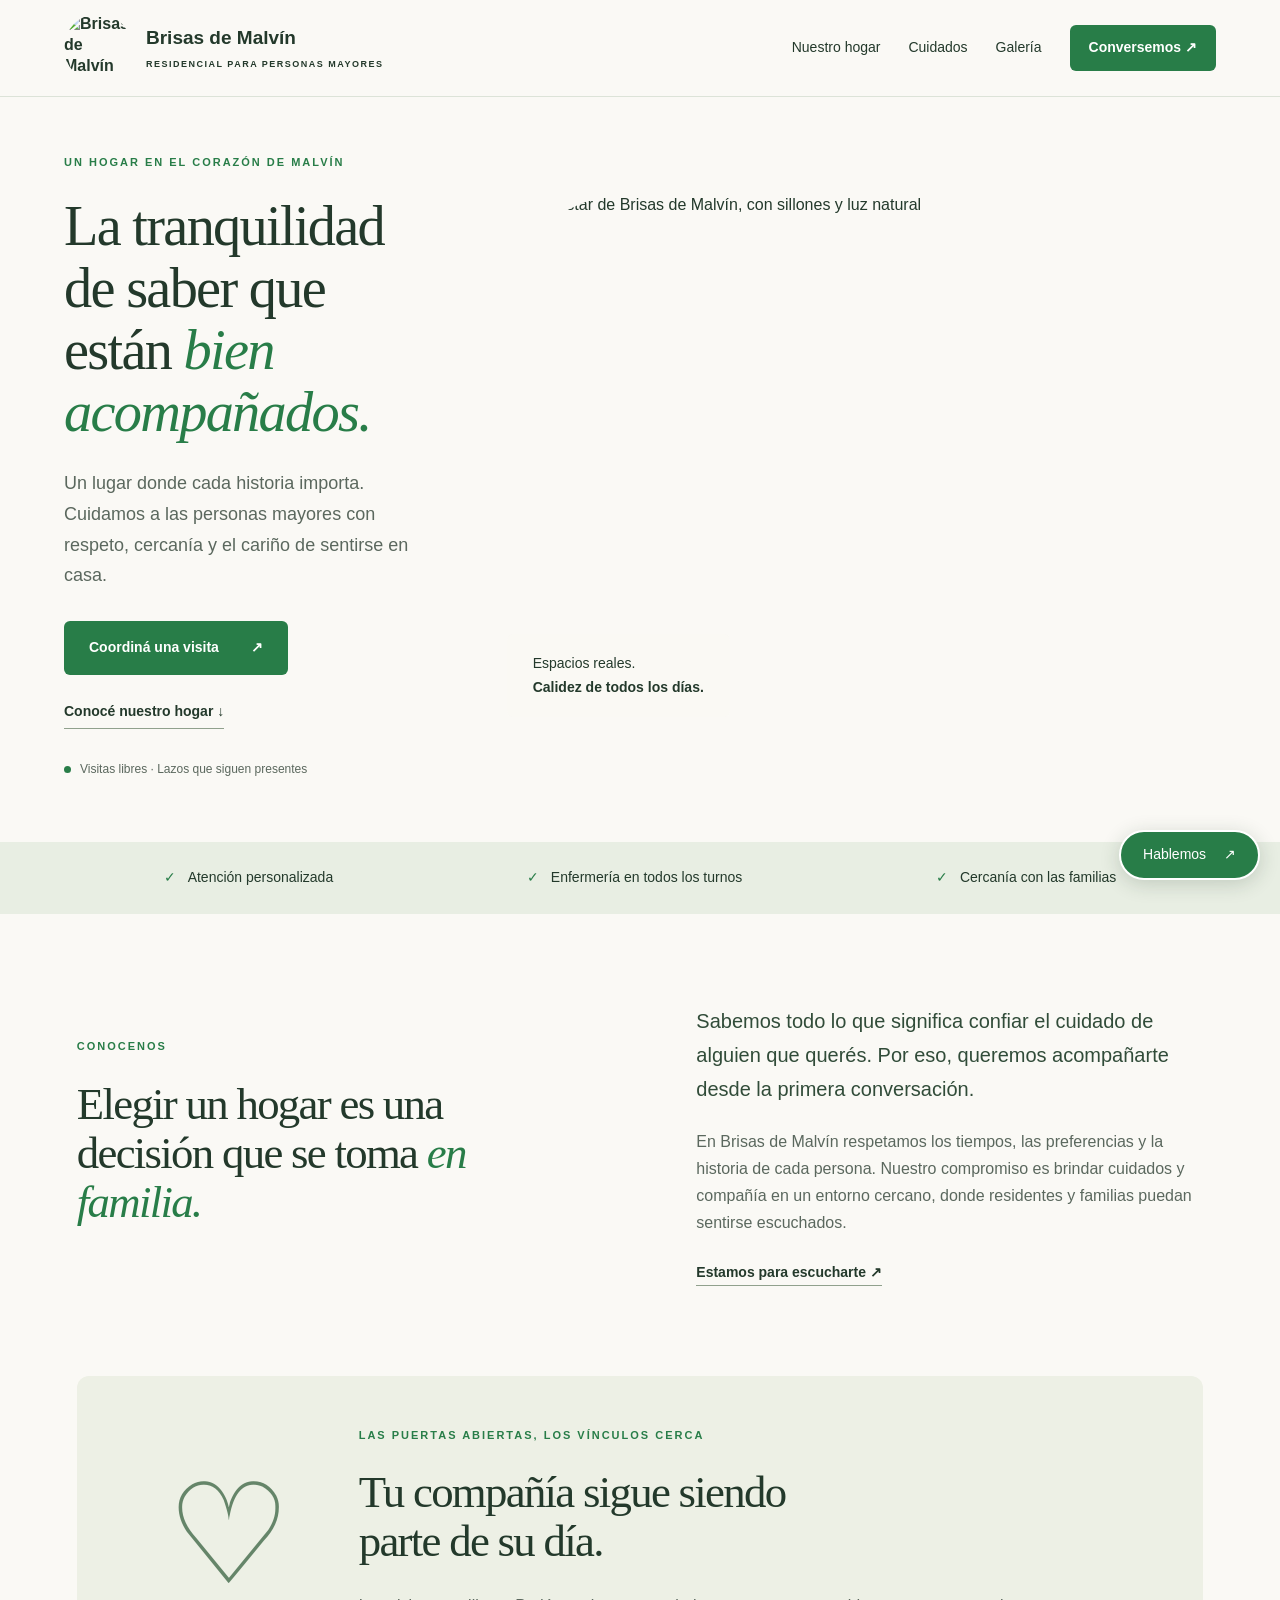
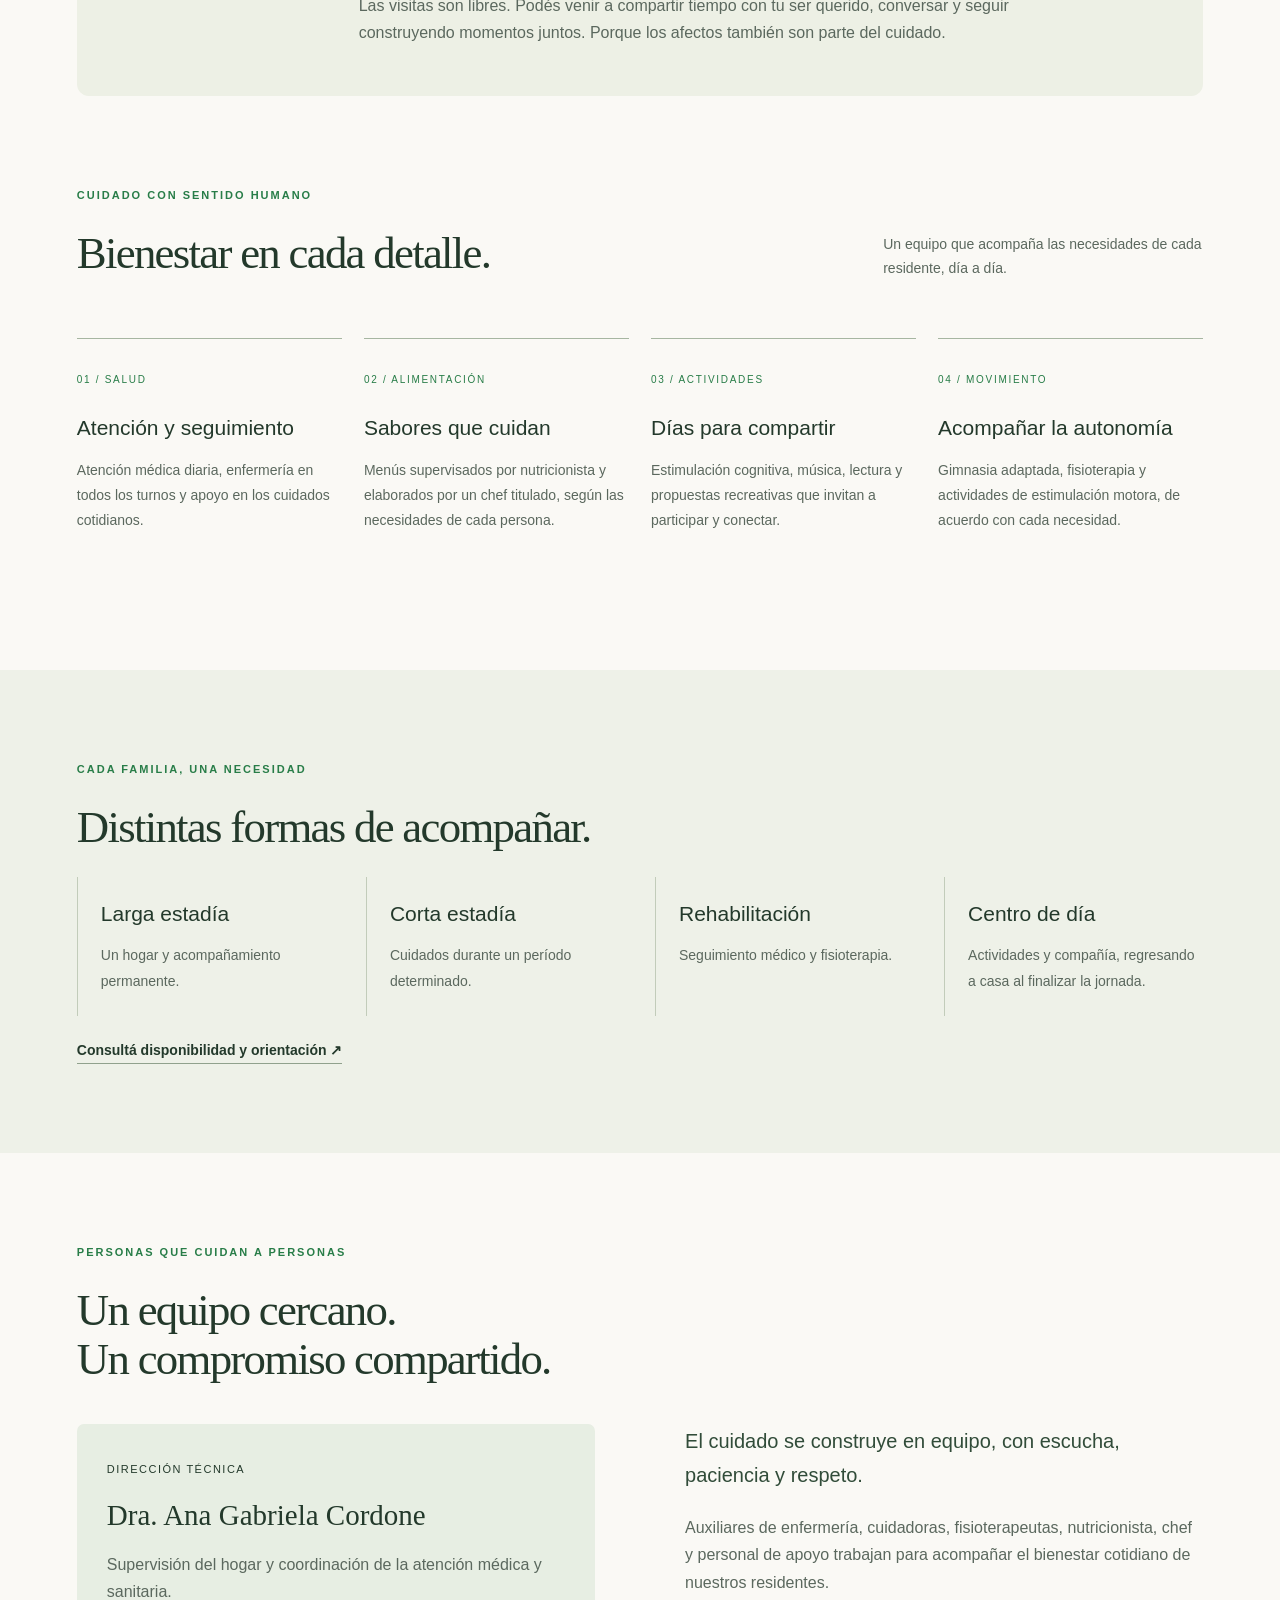
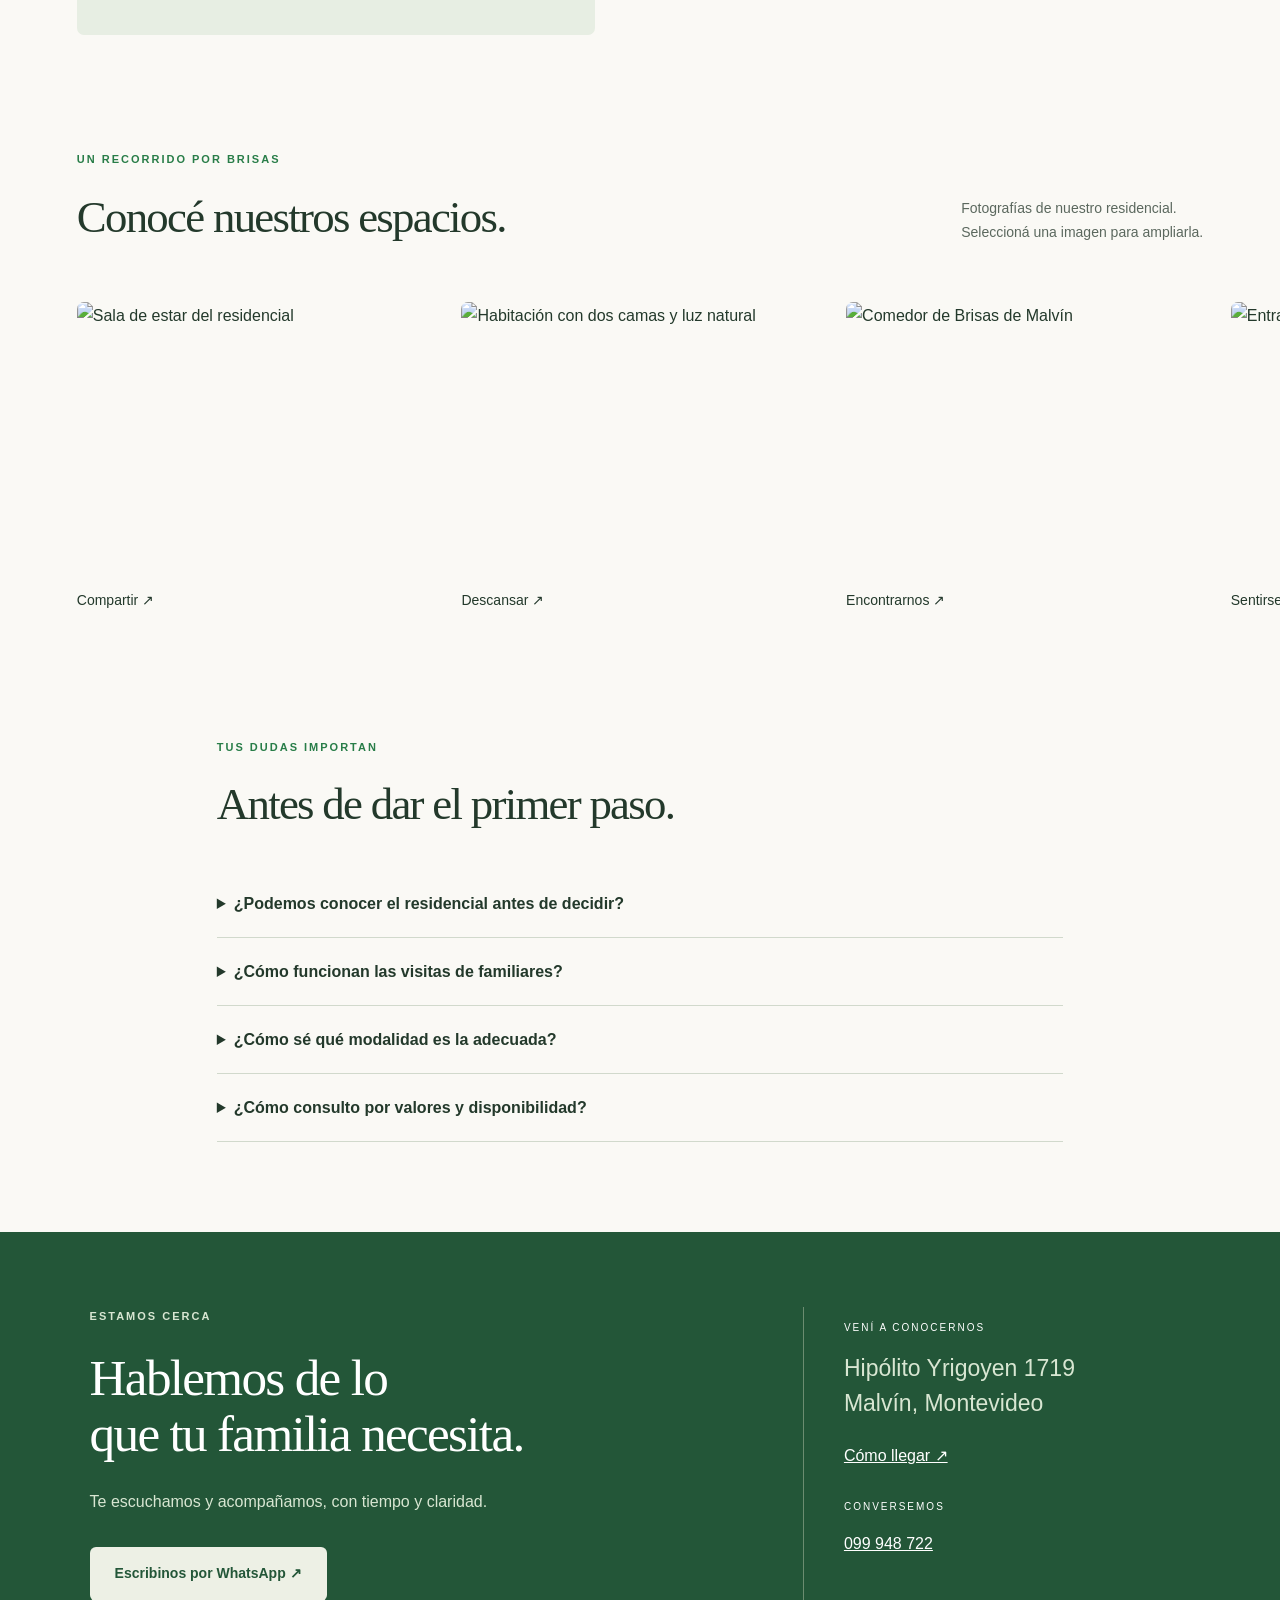
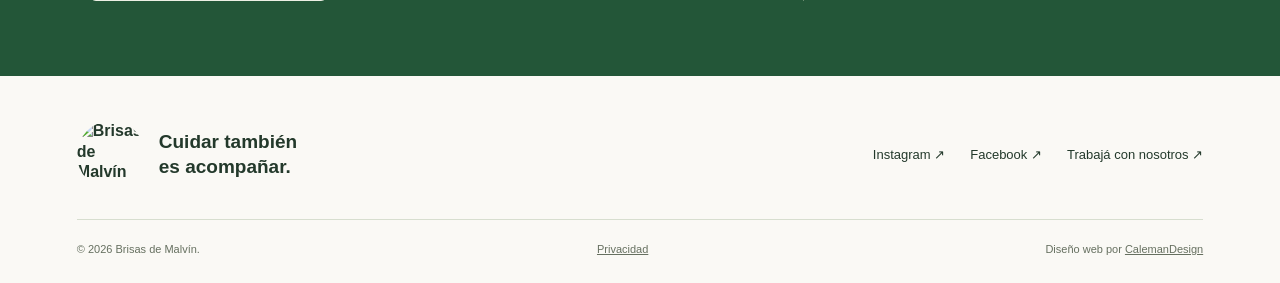
==== index.html @ 4eb6553e "Add files via upload" ====
<!doctype html>
<html lang="es-UY"><head><meta charset="utf-8"><meta name="viewport" content="width=device-width,initial-scale=1"><title>Brisas de Malvín | Residencial para personas mayores en Montevideo</title><meta name="description" content="Un hogar con atención personalizada, compañía y visitas libres en Malvín. Conocé Brisas de Malvín y coordiná una visita."><meta name="theme-color" content="#287d48"><link rel="icon" href="assets/favicon.png"><link rel="stylesheet" href="styles.css"><meta property="og:title" content="Brisas de Malvín · Cuidar también es acompañar"><meta property="og:description" content="Un hogar para personas mayores, cerca de quienes más quieren."><meta property="og:type" content="website"></head>
<body><a class="skip" href="#contenido">Saltar al contenido</a><header><a class="brand" href="#inicio" aria-label="Brisas de Malvín, inicio"><img src="assets/foto-0.jpg" alt="Brisas de Malvín" width="76" height="76"><span>Brisas de Malvín<small>RESIDENCIAL PARA PERSONAS MAYORES</small></span></a><button class="menu" aria-controls="navegacion" aria-expanded="false">Menú ☰</button><nav id="navegacion" aria-label="Principal"><a href="#hogar">Nuestro hogar</a><a href="#cuidados">Cuidados</a><a href="#galeria">Galería</a><a class="button small" href="#contacto">Conversemos ↗</a></nav></header>
<main id="contenido"><section class="hero" id="inicio"><div class="hero-copy"><p class="eyebrow">UN HOGAR EN EL CORAZÓN DE MALVÍN</p><h1>La tranquilidad de saber que están <em>bien acompañados.</em></h1><p class="lead">Un lugar donde cada historia importa. Cuidamos a las personas mayores con respeto, cercanía y el cariño de sentirse en casa.</p><div class="actions"><a class="button" href="https://wa.me/59899948722?text=Hola%2C%20quisiera%20coordinar%20una%20visita%20a%20Brisas%20de%20Malv%C3%ADn.">Coordiná una visita <span>↗</span></a><a class="textlink" href="#hogar">Conocé nuestro hogar ↓</a></div><div class="hero-note"><span class="dot"></span> Visitas libres · Lazos que siguen presentes</div></div><div class="hero-photo"><img src="assets/foto-4.jpg" alt="Sala de estar de Brisas de Malvín, con sillones y luz natural" fetchpriority="high" width="1200" height="900"><div class="photo-label">Espacios reales.<br><strong>Calidez de todos los días.</strong></div></div></section>
<div class="ribbon"><span>Atención personalizada</span><span>Enfermería en todos los turnos</span><span>Cercanía con las familias</span></div>
<section id="hogar" class="section split"><div><p class="eyebrow">CONOCENOS</p><h2>Elegir un hogar es una decisión que se toma <em>en familia.</em></h2></div><div><p class="intro">Sabemos todo lo que significa confiar el cuidado de alguien que querés. Por eso, queremos acompañarte desde la primera conversación.</p><p>En Brisas de Malvín respetamos los tiempos, las preferencias y la historia de cada persona. Nuestro compromiso es brindar cuidados y compañía en un entorno cercano, donde residentes y familias puedan sentirse escuchados.</p><a class="textlink" href="#contacto">Estamos para escucharte ↗</a></div></section>
<section class="visits"><div class="visit-mark" aria-hidden="true">♡</div><div><p class="eyebrow">LAS PUERTAS ABIERTAS, LOS VÍNCULOS CERCA</p><h2>Tu compañía sigue siendo<br>parte de su día.</h2><p>Las visitas son libres. Podés venir a compartir tiempo con tu ser querido, conversar y seguir construyendo momentos juntos. Porque los afectos también son parte del cuidado.</p></div></section>
<section id="cuidados" class="section"><div class="section-heading"><div><p class="eyebrow">CUIDADO CON SENTIDO HUMANO</p><h2>Bienestar en cada detalle.</h2></div><p>Un equipo que acompaña las necesidades de cada residente, día a día.</p></div><div class="cards"><article><span class="number">01 / SALUD</span><h3>Atención y seguimiento</h3><p>Atención médica diaria, enfermería en todos los turnos y apoyo en los cuidados cotidianos.</p></article><article><span class="number">02 / ALIMENTACIÓN</span><h3>Sabores que cuidan</h3><p>Menús supervisados por nutricionista y elaborados por un chef titulado, según las necesidades de cada persona.</p></article><article><span class="number">03 / ACTIVIDADES</span><h3>Días para compartir</h3><p>Estimulación cognitiva, música, lectura y propuestas recreativas que invitan a participar y conectar.</p></article><article><span class="number">04 / MOVIMIENTO</span><h3>Acompañar la autonomía</h3><p>Gimnasia adaptada, fisioterapia y actividades de estimulación motora, de acuerdo con cada necesidad.</p></article></div></section>
<section class="stays section"><p class="eyebrow">CADA FAMILIA, UNA NECESIDAD</p><h2>Distintas formas de acompañar.</h2><div class="stay-grid"><article><h3>Larga estadía</h3><p>Un hogar y acompañamiento permanente.</p></article><article><h3>Corta estadía</h3><p>Cuidados durante un período determinado.</p></article><article><h3>Rehabilitación</h3><p>Seguimiento médico y fisioterapia.</p></article><article><h3>Centro de día</h3><p>Actividades y compañía, regresando a casa al finalizar la jornada.</p></article></div><a class="textlink" href="https://wa.me/59899948722?text=Hola%2C%20quisiera%20consultar%20por%20las%20modalidades%20de%20estad%C3%ADa.">Consultá disponibilidad y orientación ↗</a></section>
<section class="section team"><p class="eyebrow">PERSONAS QUE CUIDAN A PERSONAS</p><h2>Un equipo cercano.<br>Un compromiso compartido.</h2><div class="team-layout"><div class="director"><span>DIRECCIÓN TÉCNICA</span><h3>Dra. Ana Gabriela Cordone</h3><p>Supervisión del hogar y coordinación de la atención médica y sanitaria.</p></div><div><p class="intro">El cuidado se construye en equipo, con escucha, paciencia y respeto.</p><p>Auxiliares de enfermería, cuidadoras, fisioterapeutas, nutricionista, chef y personal de apoyo trabajan para acompañar el bienestar cotidiano de nuestros residentes.</p></div></div></section>
<section id="galeria" class="section gallery-section"><div class="section-heading"><div><p class="eyebrow">UN RECORRIDO POR BRISAS</p><h2>Conocé nuestros espacios.</h2></div><p>Fotografías de nuestro residencial.<br>Seleccioná una imagen para ampliarla.</p></div><div class="gallery"><button class="gallery-item" data-image="assets/foto-11.jpg" aria-label="Ampliar fotografía: Sala de estar del residencial"><img src="assets/foto-11.jpg" alt="Sala de estar del residencial" loading="lazy" width="800" height="600"><span>Compartir ↗</span></button><button class="gallery-item" data-image="assets/foto-6.jpg" aria-label="Ampliar fotografía: Habitación con dos camas y luz natural"><img src="assets/foto-6.jpg" alt="Habitación con dos camas y luz natural" loading="lazy" width="800" height="600"><span>Descansar ↗</span></button><button class="gallery-item" data-image="assets/foto-7.jpg" aria-label="Ampliar fotografía: Comedor de Brisas de Malvín"><img src="assets/foto-7.jpg" alt="Comedor de Brisas de Malvín" loading="lazy" width="800" height="600"><span>Encontrarnos ↗</span></button><button class="gallery-item" data-image="assets/foto-2.jpg" aria-label="Ampliar fotografía: Entrada de Brisas de Malvín"><img src="assets/foto-2.jpg" alt="Entrada de Brisas de Malvín" loading="lazy" width="800" height="600"><span>Sentirse en casa ↗</span></button></div></section>
<section class="section questions"><p class="eyebrow">TUS DUDAS IMPORTAN</p><h2>Antes de dar el primer paso.</h2><details><summary>¿Podemos conocer el residencial antes de decidir?</summary><p>Sí. Escribinos para coordinar una visita, recorrer los espacios y conversar sobre lo que tu familia necesita.</p></details><details><summary>¿Cómo funcionan las visitas de familiares?</summary><p>Las visitas son libres. Queremos que las familias sigan presentes y compartan momentos con sus seres queridos.</p></details><details><summary>¿Cómo sé qué modalidad es la adecuada?</summary><p>Conversamos sobre cada situación para orientar a la familia y evaluar las necesidades de atención, la modalidad y la disponibilidad.</p></details><details><summary>¿Cómo consulto por valores y disponibilidad?</summary><p>Contactanos por WhatsApp. Te brindaremos información según el tipo de estadía y los cuidados requeridos.</p></details></section>
<section id="contacto" class="contact"><div><p class="eyebrow">ESTAMOS CERCA</p><h2>Hablemos de lo<br>que tu familia necesita.</h2><p>Te escuchamos y acompañamos, con tiempo y claridad.</p><a class="button light" href="https://wa.me/59899948722?text=Hola%2C%20quisiera%20informaci%C3%B3n%20sobre%20Brisas%20de%20Malv%C3%ADn.">Escribinos por WhatsApp ↗</a></div><address><span>VENÍ A CONOCERNOS</span><p>Hipólito Yrigoyen 1719<br>Malvín, Montevideo</p><a href="https://www.google.com/maps/search/?api=1&query=Hip%C3%B3lito%20Yrigoyen%201719%20Montevideo">Cómo llegar ↗</a><span>CONVERSEMOS</span><a href="tel:+59899948722">099 948 722</a></address></section></main>
<footer><div class="footer-top"><a class="brand" href="#inicio"><img src="assets/foto-0.jpg" alt="Brisas de Malvín" width="64" height="64"><span>Cuidar también<br>es acompañar.</span></a><div><a href="https://www.instagram.com/brisasdemalvin/">Instagram ↗</a><a href="https://www.facebook.com/profile.php?id=61579556574214">Facebook ↗</a><a href="https://wa.me/59899948722?text=Hola%2C%20quisiera%20consultar%20c%C3%B3mo%20postularme%20para%20trabajar%20con%20ustedes.">Trabajá con nosotros ↗</a></div></div><div class="footer-bottom"><span>© <span id="year">2026</span> Brisas de Malvín.</span><a href="privacidad.html">Privacidad</a><span>Diseño web por <a href="https://www.calemandesign.com">CalemanDesign</a></span></div></footer>
<a class="floating" href="https://wa.me/59899948722" aria-label="Consultar por WhatsApp">Hablemos <span>↗</span></a><dialog id="lightbox"><button class="close" aria-label="Cerrar fotografía">Cerrar ×</button><img alt=""><p></p></dialog><script src="script.js"></script></body></html>
---- styles.css ----
*{box-sizing:border-box}html{scroll-behavior:smooth;scroll-padding-top:110px}body{margin:0;background:#faf9f5;color:#23392b;font-family:Arial,Helvetica,sans-serif;font-size:16px;line-height:1.7}a{color:inherit;text-decoration:none}button{font:inherit;cursor:pointer}img{max-width:100%;display:block}header{position:sticky;top:0;z-index:10;background:#faf9f5f5;border-bottom:1px solid #dce3d8;display:flex;justify-content:space-between;align-items:center;padding:14px 5%;gap:22px;backdrop-filter:blur(12px)}.brand{display:flex;align-items:center;gap:14px;font-weight:600;line-height:1.3}.brand img{border-radius:50%;width:68px;height:68px}.brand small{display:block;font-size:9px;letter-spacing:1.5px;margin-top:8px}.brand span{font-size:19px}nav{display:flex;align-items:center;gap:28px;font-size:14px}.button{background:#287d48;color:white;border-radius:6px;display:inline-flex;align-items:center;gap:32px;padding:15px 25px;font-weight:600;font-size:14px;transition:background .2s}.button:hover{background:#185e34}.button.small{padding:11px 19px}.menu{display:none}.hero{display:grid;grid-template-columns:1.08fr 1fr;min-height:650px;padding:56px 5% 62px;gap:5%;align-items:center}.eyebrow{font-size:11px;letter-spacing:2px;font-weight:700;color:#287d48;margin:0 0 24px}h1,h2{font-family:Georgia,'Times New Roman',serif;font-weight:400;letter-spacing:-1.7px;line-height:1.1;margin:0 0 25px}h1{font-size:clamp(42px,4.4vw,68px)}h2{font-size:clamp(35px,3.5vw,50px)}em{color:#287d48;font-weight:400}p{margin:0 0 22px;color:#5b685e}.lead{font-size:18px;max-width:500px;line-height:1.7}.actions{display:flex;align-items:center;gap:25px;flex-wrap:wrap;margin:30px 0}.textlink{font-size:14px;font-weight:600;border-bottom:1px solid #90a18d;padding-bottom:5px}.hero-note{font-size:12px;color:#5b685e;display:flex;align-items:center;gap:9px}.dot{width:7px;height:7px;border-radius:50%;background:#287d48}.hero-photo{position:relative;height:550px}.hero-photo>img{width:100%;height:100%;object-fit:cover;border-radius:160px 12px 12px 12px}.photo-label{position:absolute;bottom:24px;left:24px;padding:18px 26px;border-radius:6px;background:#faf9f5ed;font-size:14px}.ribbon{background:#e8eee3;padding:24px 6%;display:flex;justify-content:space-around;gap:20px;font-size:14px}.ribbon span:before{content:'✓';color:#287d48;margin-right:12px}.section{padding:90px 6%;max-width:1500px;margin:auto}.split{display:grid;grid-template-columns:1fr 1fr;gap:10%;align-items:center}.intro{font-size:20px;color:#314c39}.visits{margin:0 6%;padding:50px 7%;background:#edf0e5;display:flex;align-items:center;gap:7%;border-radius:12px}.visits p:last-child{max-width:710px;margin:0}.visit-mark{font-family:Georgia,serif;font-size:140px;color:#658569;line-height:1}.section-heading{display:flex;justify-content:space-between;align-items:end;gap:50px;margin-bottom:35px}.section-heading p:last-child{max-width:320px;font-size:14px}.cards{display:grid;grid-template-columns:repeat(4,1fr);gap:22px}.cards article{border-top:1px solid #a6b6a1;padding:25px 0}.number{font-size:10px;letter-spacing:1.7px;color:#287d48}h3{font-size:21px;line-height:1.35;margin:23px 0 15px;font-weight:500}.cards p,.stay-grid p{font-size:14px;line-height:1.8}.stays{background:#eef1e8;max-width:none}.stay-grid{display:grid;grid-template-columns:repeat(4,1fr);gap:30px;margin:25px 0 20px}.stay-grid article{border-left:1px solid #c2ccba;padding-left:23px}.team-layout{display:grid;grid-template-columns:1fr 1fr;gap:8%;margin-top:40px}.director{padding:30px;background:#e7eee3;border-radius:7px}.director span{font-size:11px;letter-spacing:1.5px}.director h3{font-family:Georgia,serif;font-size:29px;margin-top:15px}.director p{margin-bottom:0}.gallery-section{padding-top:25px}.gallery{display:grid;grid-template-columns:repeat(4,1fr);gap:18px}.gallery-item{padding:0;border:0;text-align:left;background:transparent;color:#23392b}.gallery-item img{height:275px;width:100%;object-fit:cover;border-radius:7px;transition:filter .2s}.gallery-item:hover img{filter:brightness(.9)}.gallery-item span{display:block;font-size:14px;margin-top:12px}.questions{max-width:1000px;padding-top:35px}.questions h2{margin-bottom:40px}details{border-bottom:1px solid #d1d9cc;padding:20px 0}summary{cursor:pointer;font-weight:600}details p{margin:15px 0 5px}.contact{background:#235638;color:#fff;padding:75px 7%;display:grid;grid-template-columns:1.5fr 1fr;gap:12%}.contact .eyebrow,.contact p{color:#d8e6d2}.contact h2{font-size:clamp(36px,4vw,58px)}.light{background:#edf0e5;color:#235638;margin-top:10px}.light:hover{background:#d4e3ce}address{font-style:normal;border-left:1px solid #6b8c70;padding-left:40px}address span{font-size:10px;letter-spacing:2px;display:block;margin:12px 0 15px}address p{font-size:23px;line-height:1.5}address a{display:block;text-decoration:underline;margin-bottom:28px}footer{padding:45px 6% 25px}.footer-top,.footer-bottom{display:flex;justify-content:space-between;align-items:center;gap:25px}.footer-top>div{display:flex;gap:25px;font-size:13px}.footer-bottom{border-top:1px solid #d7decf;margin-top:30px;padding-top:20px;font-size:11px;color:#667060}.footer-bottom a{text-decoration:underline}.floating{position:fixed;bottom:20px;right:20px;background:#287d48;border:2px solid white;color:white;border-radius:40px;padding:11px 22px;z-index:11;box-shadow:0 4px 20px #18332130;font-size:14px}.floating span{margin-left:14px}.skip{position:fixed;top:-100px}.skip:focus{top:0;background:white;z-index:100;padding:15px}a:focus-visible,button:focus-visible,summary:focus-visible{outline:3px solid #b47b32;outline-offset:5px}dialog{border:0;border-radius:10px;padding:20px;max-width:90vw;background:#faf9f5}dialog::backdrop{background:#102718d9}dialog img{max-height:75vh;max-width:80vw;margin:auto}dialog p{margin:12px 0 0}.close{display:block;margin:0 0 15px auto;border:0;background:transparent;color:#23392b}@media(min-width:1600px){.hero{max-width:1500px;margin:auto}}@media(max-width:950px){.brand span{font-size:16px}.brand small{font-size:8px}nav{gap:16px}.hero{gap:30px}.hero-photo{height:500px}.cards{grid-template-columns:repeat(2,1fr)}.gallery{grid-template-columns:repeat(2,1fr)}.stay-grid{grid-template-columns:repeat(2,1fr)}}@media(max-width:700px){header{padding:10px 5%}.brand img{width:52px;height:52px}.brand small{max-width:150px;line-height:1.5;letter-spacing:.6px}.menu{display:block;border:1px solid #ccd6c8;border-radius:4px;background:none;padding:7px 10px;font-size:13px}nav{display:none;position:absolute;top:100%;left:0;right:0;background:#faf9f5;padding:20px 6%;box-shadow:0 12px 15px #23392b10}nav.open{display:flex;flex-direction:column;align-items:stretch}.hero{grid-template-columns:1fr;padding:38px 6% 35px;gap:30px}.hero h1{font-size:44px;max-width:500px}.hero-photo{height:330px}.hero-photo>img{border-radius:85px 8px 8px 8px}.eyebrow{font-size:10px;letter-spacing:1.6px;margin-bottom:20px}.lead{font-size:16px}.actions{gap:20px}.ribbon{flex-direction:column;gap:8px;padding:22px 6%;font-size:13px}.section{padding:55px 6%}.split,.team-layout,.contact{grid-template-columns:1fr;gap:25px}.visits{padding:32px 7%;margin:0 6%;display:block}.visit-mark{font-size:70px;margin-bottom:20px}.visits h2{font-size:34px}.section-heading{display:block;margin-bottom:20px}.section-heading p:last-child{max-width:none}.cards{gap:20px}.cards h3{font-size:19px}.stay-grid{gap:16px}.stay-grid h3{font-size:19px}.gallery{gap:16px}.gallery-item img{height:190px}.team-layout{margin-top:20px}.contact{padding:50px 6%}address{border-left:0;border-top:1px solid #6b8c70;padding:20px 0 0}.footer-top,.footer-bottom{align-items:flex-start;flex-direction:column}.footer-top>div{flex-direction:column;gap:10px}.footer-bottom{gap:10px;padding-bottom:55px}h2{font-size:36px}dialog{padding:15px}dialog img{max-width:80vw}.floating{bottom:12px;right:12px}}@media(prefers-reduced-motion:reduce){html{scroll-behavior:auto}*{transition:none!important}}
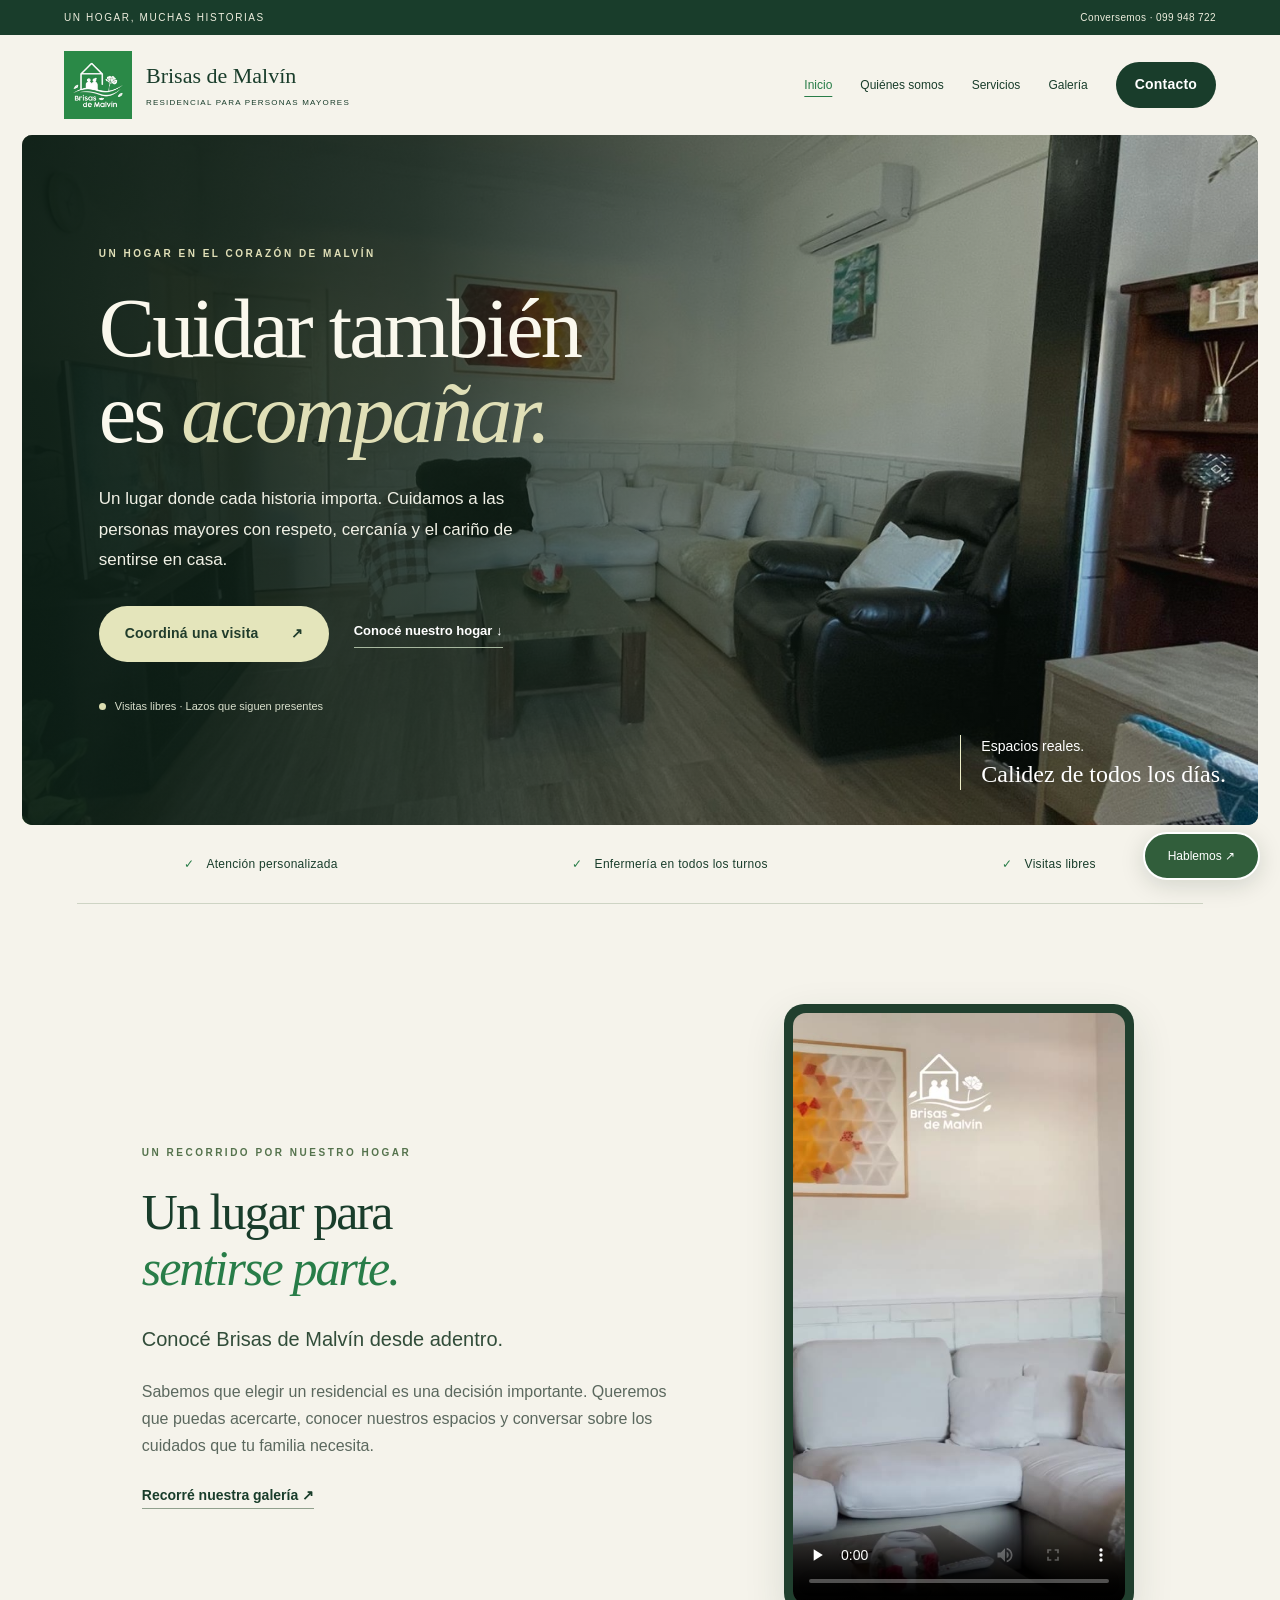
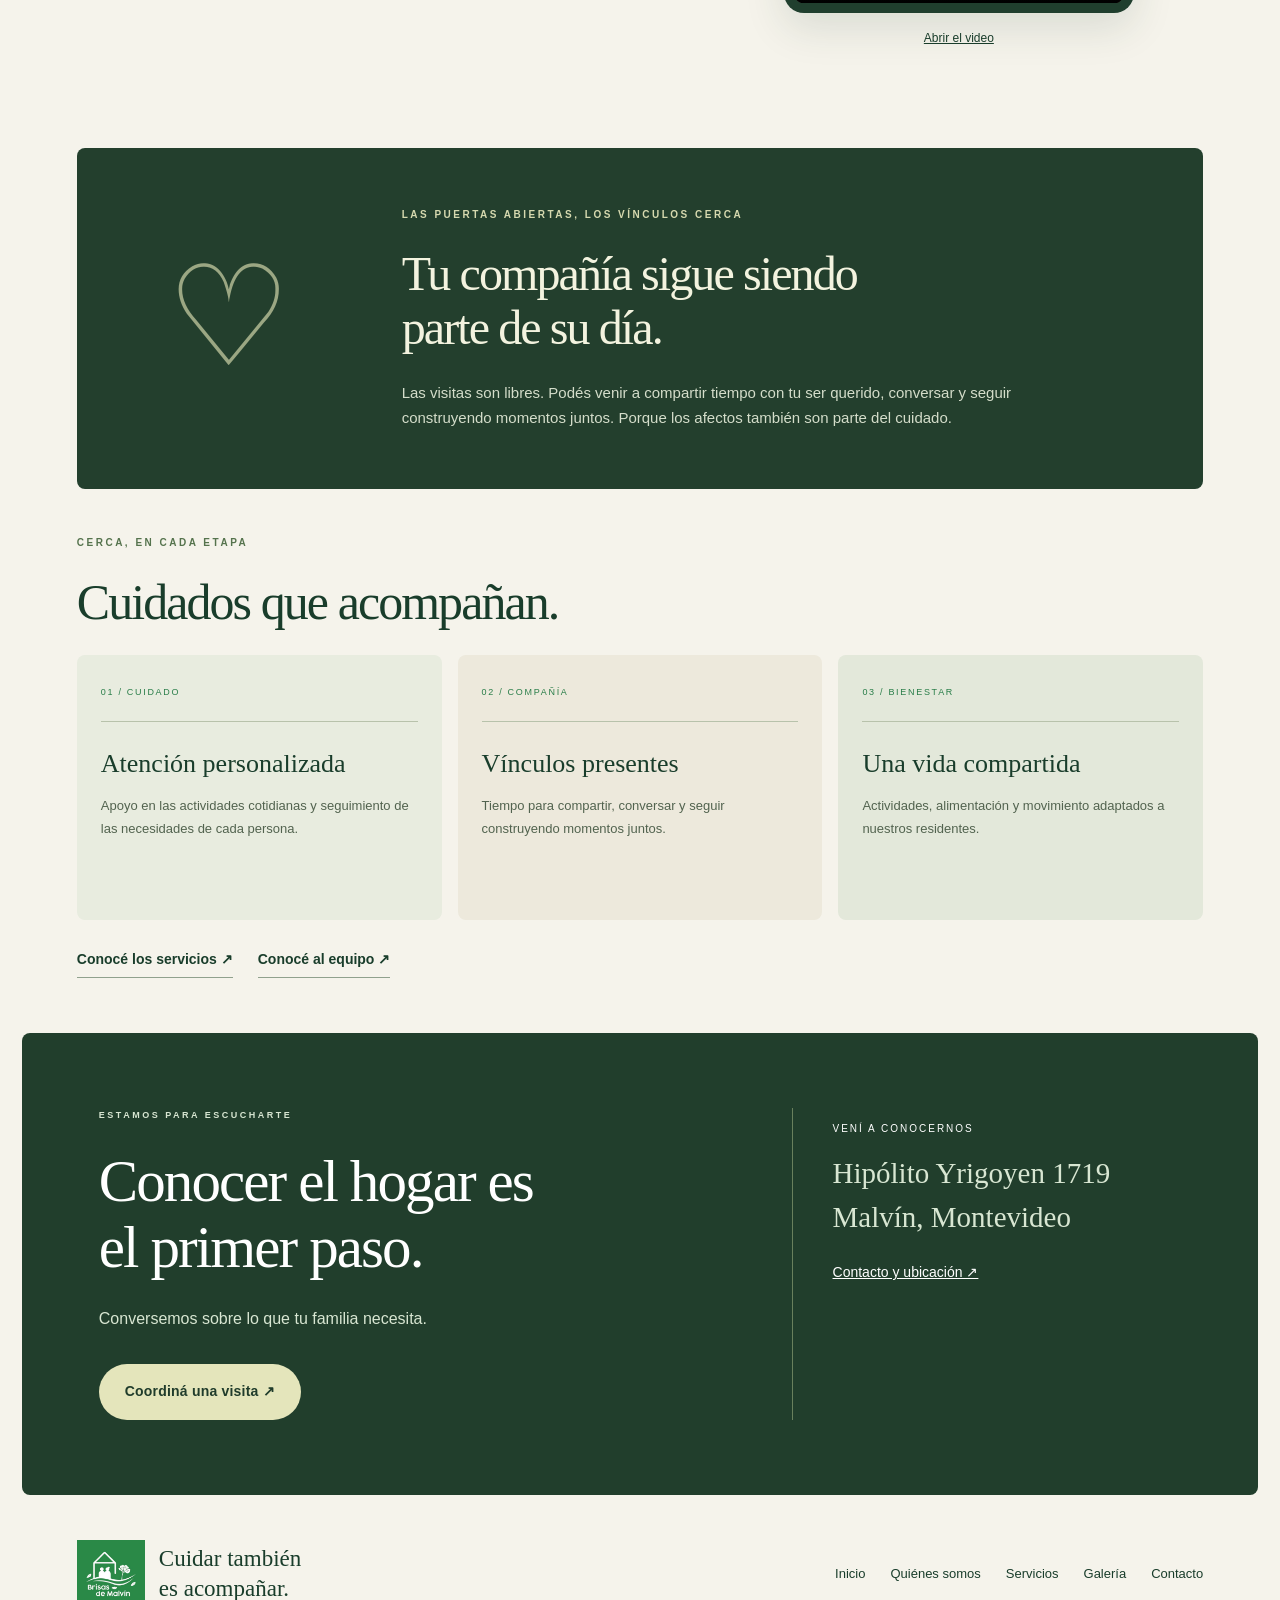
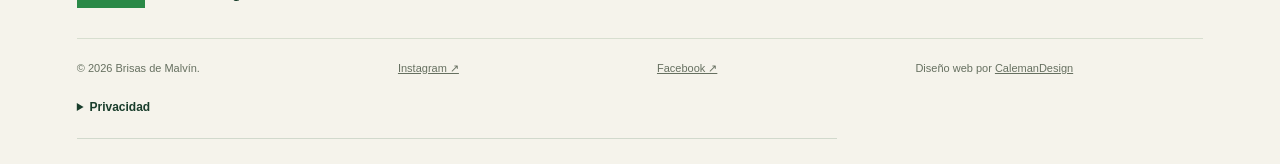
==== commit a8c46f6f: "Add files via upload" ====
--- a/index.html
+++ b/index.html
@@ -1,15 +1,17 @@
 <!doctype html>
-<html lang="es-UY"><head><meta charset="utf-8"><meta name="viewport" content="width=device-width,initial-scale=1"><title>Brisas de Malvín | Residencial para personas mayores en Montevideo</title><meta name="description" content="Un hogar con atención personalizada, compañía y visitas libres en Malvín. Conocé Brisas de Malvín y coordiná una visita."><meta name="theme-color" content="#287d48"><link rel="icon" href="assets/favicon.png"><link rel="stylesheet" href="styles.css"><meta property="og:title" content="Brisas de Malvín · Cuidar también es acompañar"><meta property="og:description" content="Un hogar para personas mayores, cerca de quienes más quieren."><meta property="og:type" content="website"></head>
-<body><a class="skip" href="#contenido">Saltar al contenido</a><header><a class="brand" href="#inicio" aria-label="Brisas de Malvín, inicio"><img src="assets/foto-0.jpg" alt="Brisas de Malvín" width="76" height="76"><span>Brisas de Malvín<small>RESIDENCIAL PARA PERSONAS MAYORES</small></span></a><button class="menu" aria-controls="navegacion" aria-expanded="false">Menú ☰</button><nav id="navegacion" aria-label="Principal"><a href="#hogar">Nuestro hogar</a><a href="#cuidados">Cuidados</a><a href="#galeria">Galería</a><a class="button small" href="#contacto">Conversemos ↗</a></nav></header>
-<main id="contenido"><section class="hero" id="inicio"><div class="hero-copy"><p class="eyebrow">UN HOGAR EN EL CORAZÓN DE MALVÍN</p><h1>La tranquilidad de saber que están <em>bien acompañados.</em></h1><p class="lead">Un lugar donde cada historia importa. Cuidamos a las personas mayores con respeto, cercanía y el cariño de sentirse en casa.</p><div class="actions"><a class="button" href="https://wa.me/59899948722?text=Hola%2C%20quisiera%20coordinar%20una%20visita%20a%20Brisas%20de%20Malv%C3%ADn.">Coordiná una visita <span>↗</span></a><a class="textlink" href="#hogar">Conocé nuestro hogar ↓</a></div><div class="hero-note"><span class="dot"></span> Visitas libres · Lazos que siguen presentes</div></div><div class="hero-photo"><img src="assets/foto-4.jpg" alt="Sala de estar de Brisas de Malvín, con sillones y luz natural" fetchpriority="high" width="1200" height="900"><div class="photo-label">Espacios reales.<br><strong>Calidez de todos los días.</strong></div></div></section>
-<div class="ribbon"><span>Atención personalizada</span><span>Enfermería en todos los turnos</span><span>Cercanía con las familias</span></div>
-<section id="hogar" class="section split"><div><p class="eyebrow">CONOCENOS</p><h2>Elegir un hogar es una decisión que se toma <em>en familia.</em></h2></div><div><p class="intro">Sabemos todo lo que significa confiar el cuidado de alguien que querés. Por eso, queremos acompañarte desde la primera conversación.</p><p>En Brisas de Malvín respetamos los tiempos, las preferencias y la historia de cada persona. Nuestro compromiso es brindar cuidados y compañía en un entorno cercano, donde residentes y familias puedan sentirse escuchados.</p><a class="textlink" href="#contacto">Estamos para escucharte ↗</a></div></section>
-<section class="visits"><div class="visit-mark" aria-hidden="true">♡</div><div><p class="eyebrow">LAS PUERTAS ABIERTAS, LOS VÍNCULOS CERCA</p><h2>Tu compañía sigue siendo<br>parte de su día.</h2><p>Las visitas son libres. Podés venir a compartir tiempo con tu ser querido, conversar y seguir construyendo momentos juntos. Porque los afectos también son parte del cuidado.</p></div></section>
-<section id="cuidados" class="section"><div class="section-heading"><div><p class="eyebrow">CUIDADO CON SENTIDO HUMANO</p><h2>Bienestar en cada detalle.</h2></div><p>Un equipo que acompaña las necesidades de cada residente, día a día.</p></div><div class="cards"><article><span class="number">01 / SALUD</span><h3>Atención y seguimiento</h3><p>Atención médica diaria, enfermería en todos los turnos y apoyo en los cuidados cotidianos.</p></article><article><span class="number">02 / ALIMENTACIÓN</span><h3>Sabores que cuidan</h3><p>Menús supervisados por nutricionista y elaborados por un chef titulado, según las necesidades de cada persona.</p></article><article><span class="number">03 / ACTIVIDADES</span><h3>Días para compartir</h3><p>Estimulación cognitiva, música, lectura y propuestas recreativas que invitan a participar y conectar.</p></article><article><span class="number">04 / MOVIMIENTO</span><h3>Acompañar la autonomía</h3><p>Gimnasia adaptada, fisioterapia y actividades de estimulación motora, de acuerdo con cada necesidad.</p></article></div></section>
-<section class="stays section"><p class="eyebrow">CADA FAMILIA, UNA NECESIDAD</p><h2>Distintas formas de acompañar.</h2><div class="stay-grid"><article><h3>Larga estadía</h3><p>Un hogar y acompañamiento permanente.</p></article><article><h3>Corta estadía</h3><p>Cuidados durante un período determinado.</p></article><article><h3>Rehabilitación</h3><p>Seguimiento médico y fisioterapia.</p></article><article><h3>Centro de día</h3><p>Actividades y compañía, regresando a casa al finalizar la jornada.</p></article></div><a class="textlink" href="https://wa.me/59899948722?text=Hola%2C%20quisiera%20consultar%20por%20las%20modalidades%20de%20estad%C3%ADa.">Consultá disponibilidad y orientación ↗</a></section>
-<section class="section team"><p class="eyebrow">PERSONAS QUE CUIDAN A PERSONAS</p><h2>Un equipo cercano.<br>Un compromiso compartido.</h2><div class="team-layout"><div class="director"><span>DIRECCIÓN TÉCNICA</span><h3>Dra. Ana Gabriela Cordone</h3><p>Supervisión del hogar y coordinación de la atención médica y sanitaria.</p></div><div><p class="intro">El cuidado se construye en equipo, con escucha, paciencia y respeto.</p><p>Auxiliares de enfermería, cuidadoras, fisioterapeutas, nutricionista, chef y personal de apoyo trabajan para acompañar el bienestar cotidiano de nuestros residentes.</p></div></div></section>
-<section id="galeria" class="section gallery-section"><div class="section-heading"><div><p class="eyebrow">UN RECORRIDO POR BRISAS</p><h2>Conocé nuestros espacios.</h2></div><p>Fotografías de nuestro residencial.<br>Seleccioná una imagen para ampliarla.</p></div><div class="gallery"><button class="gallery-item" data-image="assets/foto-11.jpg" aria-label="Ampliar fotografía: Sala de estar del residencial"><img src="assets/foto-11.jpg" alt="Sala de estar del residencial" loading="lazy" width="800" height="600"><span>Compartir ↗</span></button><button class="gallery-item" data-image="assets/foto-6.jpg" aria-label="Ampliar fotografía: Habitación con dos camas y luz natural"><img src="assets/foto-6.jpg" alt="Habitación con dos camas y luz natural" loading="lazy" width="800" height="600"><span>Descansar ↗</span></button><button class="gallery-item" data-image="assets/foto-7.jpg" aria-label="Ampliar fotografía: Comedor de Brisas de Malvín"><img src="assets/foto-7.jpg" alt="Comedor de Brisas de Malvín" loading="lazy" width="800" height="600"><span>Encontrarnos ↗</span></button><button class="gallery-item" data-image="assets/foto-2.jpg" aria-label="Ampliar fotografía: Entrada de Brisas de Malvín"><img src="assets/foto-2.jpg" alt="Entrada de Brisas de Malvín" loading="lazy" width="800" height="600"><span>Sentirse en casa ↗</span></button></div></section>
-<section class="section questions"><p class="eyebrow">TUS DUDAS IMPORTAN</p><h2>Antes de dar el primer paso.</h2><details><summary>¿Podemos conocer el residencial antes de decidir?</summary><p>Sí. Escribinos para coordinar una visita, recorrer los espacios y conversar sobre lo que tu familia necesita.</p></details><details><summary>¿Cómo funcionan las visitas de familiares?</summary><p>Las visitas son libres. Queremos que las familias sigan presentes y compartan momentos con sus seres queridos.</p></details><details><summary>¿Cómo sé qué modalidad es la adecuada?</summary><p>Conversamos sobre cada situación para orientar a la familia y evaluar las necesidades de atención, la modalidad y la disponibilidad.</p></details><details><summary>¿Cómo consulto por valores y disponibilidad?</summary><p>Contactanos por WhatsApp. Te brindaremos información según el tipo de estadía y los cuidados requeridos.</p></details></section>
-<section id="contacto" class="contact"><div><p class="eyebrow">ESTAMOS CERCA</p><h2>Hablemos de lo<br>que tu familia necesita.</h2><p>Te escuchamos y acompañamos, con tiempo y claridad.</p><a class="button light" href="https://wa.me/59899948722?text=Hola%2C%20quisiera%20informaci%C3%B3n%20sobre%20Brisas%20de%20Malv%C3%ADn.">Escribinos por WhatsApp ↗</a></div><address><span>VENÍ A CONOCERNOS</span><p>Hipólito Yrigoyen 1719<br>Malvín, Montevideo</p><a href="https://www.google.com/maps/search/?api=1&query=Hip%C3%B3lito%20Yrigoyen%201719%20Montevideo">Cómo llegar ↗</a><span>CONVERSEMOS</span><a href="tel:+59899948722">099 948 722</a></address></section></main>
-<footer><div class="footer-top"><a class="brand" href="#inicio"><img src="assets/foto-0.jpg" alt="Brisas de Malvín" width="64" height="64"><span>Cuidar también<br>es acompañar.</span></a><div><a href="https://www.instagram.com/brisasdemalvin/">Instagram ↗</a><a href="https://www.facebook.com/profile.php?id=61579556574214">Facebook ↗</a><a href="https://wa.me/59899948722?text=Hola%2C%20quisiera%20consultar%20c%C3%B3mo%20postularme%20para%20trabajar%20con%20ustedes.">Trabajá con nosotros ↗</a></div></div><div class="footer-bottom"><span>© <span id="year">2026</span> Brisas de Malvín.</span><a href="privacidad.html">Privacidad</a><span>Diseño web por <a href="https://www.calemandesign.com">CalemanDesign</a></span></div></footer>
-<a class="floating" href="https://wa.me/59899948722" aria-label="Consultar por WhatsApp">Hablemos <span>↗</span></a><dialog id="lightbox"><button class="close" aria-label="Cerrar fotografía">Cerrar ×</button><img alt=""><p></p></dialog><script src="script.js"></script></body></html>+<html lang="es-UY">
+<head>
+<meta charset="utf-8">
+<meta name="viewport" content="width=device-width, initial-scale=1">
+<title>Un hogar para quienes más querés | Brisas de Malvín</title>
+<meta name="description" content="Un hogar para quienes más querés. Residencial para personas mayores en Malvín, Montevideo. Cuidados, compañía y visitas libres. Consultas: 099 948 722.">
+<meta name="theme-color" content="#203f2e">
+<link rel="icon" href="favicon.png">
+<link rel="stylesheet" href="styles.css?v=5">
+</head>
+<body>
+<a class="skip" href="#contenido">Saltar al contenido</a><div class="topline"><span>UN HOGAR, MUCHAS HISTORIAS</span><a href="tel:+59899948722">Conversemos · 099 948 722</a></div><header><a class="brand" href="index.html" aria-label="Brisas de Malvín, inicio"><img src="foto-0.jpg" alt="Brisas de Malvín" width="68" height="68"><span>Brisas de Malvín<small>RESIDENCIAL PARA PERSONAS MAYORES</small></span></a><button class="menu" aria-controls="navegacion" aria-expanded="false">Menú ☰</button><nav id="navegacion" aria-label="Principal"><a href="index.html" aria-current="page">Inicio</a><a href="nosotros.html">Quiénes somos</a><a href="servicios.html">Servicios</a><a href="galeria.html">Galería</a><a href="contacto.html" class="button small">Contacto</a></nav></header>
+<main id="contenido"><section class="hero" id="inicio"><div class="hero-copy"><p class="eyebrow">UN HOGAR EN EL CORAZÓN DE MALVÍN</p><h1>Cuidar también<br>es <em>acompañar.</em></h1><p class="lead">Un lugar donde cada historia importa. Cuidamos a las personas mayores con respeto, cercanía y el cariño de sentirse en casa.</p><div class="actions"><a class="button" href="https://wa.me/59899948722?text=Hola%2C%20quisiera%20coordinar%20una%20visita%20a%20Brisas%20de%20Malv%C3%ADn.">Coordiná una visita <span>↗</span></a><a class="textlink" href="nosotros.html">Conocé nuestro hogar ↓</a></div><div class="hero-note"><span class="dot"></span> Visitas libres · Lazos que siguen presentes</div></div><div class="hero-photo"><img src="foto-4.jpg" alt="Sala de estar de Brisas de Malvín, con sillones y luz natural" fetchpriority="high" width="1200" height="900"><div class="photo-label">Espacios reales.<br><strong>Calidez de todos los días.</strong></div></div></section><div class="ribbon"><span>Atención personalizada</span><span>Enfermería en todos los turnos</span><span>Visitas libres</span></div><section class="section video-feature"><div><p class="eyebrow">UN RECORRIDO POR NUESTRO HOGAR</p><h2>Un lugar para<br><em>sentirse parte.</em></h2><p class="intro">Conocé Brisas de Malvín desde adentro.</p><p>Sabemos que elegir un residencial es una decisión importante. Queremos que puedas acercarte, conocer nuestros espacios y conversar sobre los cuidados que tu familia necesita.</p><a class="textlink" href="galeria.html">Recorré nuestra galería ↗</a></div><div><div class="video-frame"><video controls playsinline preload="none" poster="video-residencial.jpg" aria-label="Recorrido del residencial Brisas de Malvín"><source src="video-residencial.mp4" type="video/mp4">Tu navegador no reproduce este video.</video></div><a class="video-fallback" href="video-residencial.mp4">Abrir el video</a></div></section><section class="visits"><div class="visit-mark" aria-hidden="true">♡</div><div><p class="eyebrow">LAS PUERTAS ABIERTAS, LOS VÍNCULOS CERCA</p><h2>Tu compañía sigue siendo<br>parte de su día.</h2><p>Las visitas son libres. Podés venir a compartir tiempo con tu ser querido, conversar y seguir construyendo momentos juntos. Porque los afectos también son parte del cuidado.</p></div></section><section class="section home-summary"><p class="eyebrow">CERCA, EN CADA ETAPA</p><h2>Cuidados que acompañan.</h2><div class="cards"><article><span class="number">01 / CUIDADO</span><h3>Atención personalizada</h3><p>Apoyo en las actividades cotidianas y seguimiento de las necesidades de cada persona.</p></article><article><span class="number">02 / COMPAÑÍA</span><h3>Vínculos presentes</h3><p>Tiempo para compartir, conversar y seguir construyendo momentos juntos.</p></article><article><span class="number">03 / BIENESTAR</span><h3>Una vida compartida</h3><p>Actividades, alimentación y movimiento adaptados a nuestros residentes.</p></article></div><div class="section-links"><a class="textlink" href="servicios.html">Conocé los servicios ↗</a><a class="textlink" href="nosotros.html">Conocé al equipo ↗</a></div></section><section class="contact"><div><p class="eyebrow">ESTAMOS PARA ESCUCHARTE</p><h2>Conocer el hogar es<br>el primer paso.</h2><p>Conversemos sobre lo que tu familia necesita.</p><a class="button light" href="https://wa.me/59899948722?text=Hola%2C%20quisiera%20coordinar%20una%20visita.">Coordiná una visita ↗</a></div><address><span>VENÍ A CONOCERNOS</span><p>Hipólito Yrigoyen 1719<br>Malvín, Montevideo</p><a href="contacto.html">Contacto y ubicación ↗</a></address></section></main>
+<footer><div class="footer-top"><a class="brand" href="index.html"><img src="foto-0.jpg" alt="Brisas de Malvín" width="64" height="64" loading="lazy"><span>Cuidar también<br>es acompañar.</span></a><div><a href="index.html">Inicio</a><a href="nosotros.html">Quiénes somos</a><a href="servicios.html">Servicios</a><a href="galeria.html">Galería</a><a href="contacto.html">Contacto</a></div></div><div class="footer-bottom"><span>© <span id="year">2026</span> Brisas de Malvín.</span><a href="https://www.instagram.com/brisasdemalvin/">Instagram ↗</a><a href="https://www.facebook.com/profile.php?id=61579556574214">Facebook ↗</a><span>Diseño web por <a href="https://www.calemandesign.com">CalemanDesign</a></span></div><details class="privacy-note"><summary>Privacidad</summary><p>Este sitio no incorpora formularios ni analítica propia. GitHub Pages puede registrar datos técnicos de las visitas, como la dirección IP. Los enlaces a WhatsApp, redes sociales y mapas abren servicios externos con sus propias políticas. Para consultar sobre la información que compartas con el residencial, comunicate al 099 948 722.</p></details></footer><a class="floating" href="https://wa.me/59899948722" aria-label="Consultar por WhatsApp">Hablemos ↗</a><dialog id="lightbox" aria-label="Fotografía ampliada"><button class="close" aria-label="Cerrar fotografía">Cerrar ×</button><img alt=""><p></p></dialog><script src="script.js"></script>
+</body>
+</html>
--- a/styles.css
+++ b/styles.css
@@ -1 +1,10 @@
-*{box-sizing:border-box}html{scroll-behavior:smooth;scroll-padding-top:110px}body{margin:0;background:#faf9f5;color:#23392b;font-family:Arial,Helvetica,sans-serif;font-size:16px;line-height:1.7}a{color:inherit;text-decoration:none}button{font:inherit;cursor:pointer}img{max-width:100%;display:block}header{position:sticky;top:0;z-index:10;background:#faf9f5f5;border-bottom:1px solid #dce3d8;display:flex;justify-content:space-between;align-items:center;padding:14px 5%;gap:22px;backdrop-filter:blur(12px)}.brand{display:flex;align-items:center;gap:14px;font-weight:600;line-height:1.3}.brand img{border-radius:50%;width:68px;height:68px}.brand small{display:block;font-size:9px;letter-spacing:1.5px;margin-top:8px}.brand span{font-size:19px}nav{display:flex;align-items:center;gap:28px;font-size:14px}.button{background:#287d48;color:white;border-radius:6px;display:inline-flex;align-items:center;gap:32px;padding:15px 25px;font-weight:600;font-size:14px;transition:background .2s}.button:hover{background:#185e34}.button.small{padding:11px 19px}.menu{display:none}.hero{display:grid;grid-template-columns:1.08fr 1fr;min-height:650px;padding:56px 5% 62px;gap:5%;align-items:center}.eyebrow{font-size:11px;letter-spacing:2px;font-weight:700;color:#287d48;margin:0 0 24px}h1,h2{font-family:Georgia,'Times New Roman',serif;font-weight:400;letter-spacing:-1.7px;line-height:1.1;margin:0 0 25px}h1{font-size:clamp(42px,4.4vw,68px)}h2{font-size:clamp(35px,3.5vw,50px)}em{color:#287d48;font-weight:400}p{margin:0 0 22px;color:#5b685e}.lead{font-size:18px;max-width:500px;line-height:1.7}.actions{display:flex;align-items:center;gap:25px;flex-wrap:wrap;margin:30px 0}.textlink{font-size:14px;font-weight:600;border-bottom:1px solid #90a18d;padding-bottom:5px}.hero-note{font-size:12px;color:#5b685e;display:flex;align-items:center;gap:9px}.dot{width:7px;height:7px;border-radius:50%;background:#287d48}.hero-photo{position:relative;height:550px}.hero-photo>img{width:100%;height:100%;object-fit:cover;border-radius:160px 12px 12px 12px}.photo-label{position:absolute;bottom:24px;left:24px;padding:18px 26px;border-radius:6px;background:#faf9f5ed;font-size:14px}.ribbon{background:#e8eee3;padding:24px 6%;display:flex;justify-content:space-around;gap:20px;font-size:14px}.ribbon span:before{content:'✓';color:#287d48;margin-right:12px}.section{padding:90px 6%;max-width:1500px;margin:auto}.split{display:grid;grid-template-columns:1fr 1fr;gap:10%;align-items:center}.intro{font-size:20px;color:#314c39}.visits{margin:0 6%;padding:50px 7%;background:#edf0e5;display:flex;align-items:center;gap:7%;border-radius:12px}.visits p:last-child{max-width:710px;margin:0}.visit-mark{font-family:Georgia,serif;font-size:140px;color:#658569;line-height:1}.section-heading{display:flex;justify-content:space-between;align-items:end;gap:50px;margin-bottom:35px}.section-heading p:last-child{max-width:320px;font-size:14px}.cards{display:grid;grid-template-columns:repeat(4,1fr);gap:22px}.cards article{border-top:1px solid #a6b6a1;padding:25px 0}.number{font-size:10px;letter-spacing:1.7px;color:#287d48}h3{font-size:21px;line-height:1.35;margin:23px 0 15px;font-weight:500}.cards p,.stay-grid p{font-size:14px;line-height:1.8}.stays{background:#eef1e8;max-width:none}.stay-grid{display:grid;grid-template-columns:repeat(4,1fr);gap:30px;margin:25px 0 20px}.stay-grid article{border-left:1px solid #c2ccba;padding-left:23px}.team-layout{display:grid;grid-template-columns:1fr 1fr;gap:8%;margin-top:40px}.director{padding:30px;background:#e7eee3;border-radius:7px}.director span{font-size:11px;letter-spacing:1.5px}.director h3{font-family:Georgia,serif;font-size:29px;margin-top:15px}.director p{margin-bottom:0}.gallery-section{padding-top:25px}.gallery{display:grid;grid-template-columns:repeat(4,1fr);gap:18px}.gallery-item{padding:0;border:0;text-align:left;background:transparent;color:#23392b}.gallery-item img{height:275px;width:100%;object-fit:cover;border-radius:7px;transition:filter .2s}.gallery-item:hover img{filter:brightness(.9)}.gallery-item span{display:block;font-size:14px;margin-top:12px}.questions{max-width:1000px;padding-top:35px}.questions h2{margin-bottom:40px}details{border-bottom:1px solid #d1d9cc;padding:20px 0}summary{cursor:pointer;font-weight:600}details p{margin:15px 0 5px}.contact{background:#235638;color:#fff;padding:75px 7%;display:grid;grid-template-columns:1.5fr 1fr;gap:12%}.contact .eyebrow,.contact p{color:#d8e6d2}.contact h2{font-size:clamp(36px,4vw,58px)}.light{background:#edf0e5;color:#235638;margin-top:10px}.light:hover{background:#d4e3ce}address{font-style:normal;border-left:1px solid #6b8c70;padding-left:40px}address span{font-size:10px;letter-spacing:2px;display:block;margin:12px 0 15px}address p{font-size:23px;line-height:1.5}address a{display:block;text-decoration:underline;margin-bottom:28px}footer{padding:45px 6% 25px}.footer-top,.footer-bottom{display:flex;justify-content:space-between;align-items:center;gap:25px}.footer-top>div{display:flex;gap:25px;font-size:13px}.footer-bottom{border-top:1px solid #d7decf;margin-top:30px;padding-top:20px;font-size:11px;color:#667060}.footer-bottom a{text-decoration:underline}.floating{position:fixed;bottom:20px;right:20px;background:#287d48;border:2px solid white;color:white;border-radius:40px;padding:11px 22px;z-index:11;box-shadow:0 4px 20px #18332130;font-size:14px}.floating span{margin-left:14px}.skip{position:fixed;top:-100px}.skip:focus{top:0;background:white;z-index:100;padding:15px}a:focus-visible,button:focus-visible,summary:focus-visible{outline:3px solid #b47b32;outline-offset:5px}dialog{border:0;border-radius:10px;padding:20px;max-width:90vw;background:#faf9f5}dialog::backdrop{background:#102718d9}dialog img{max-height:75vh;max-width:80vw;margin:auto}dialog p{margin:12px 0 0}.close{display:block;margin:0 0 15px auto;border:0;background:transparent;color:#23392b}@media(min-width:1600px){.hero{max-width:1500px;margin:auto}}@media(max-width:950px){.brand span{font-size:16px}.brand small{font-size:8px}nav{gap:16px}.hero{gap:30px}.hero-photo{height:500px}.cards{grid-template-columns:repeat(2,1fr)}.gallery{grid-template-columns:repeat(2,1fr)}.stay-grid{grid-template-columns:repeat(2,1fr)}}@media(max-width:700px){header{padding:10px 5%}.brand img{width:52px;height:52px}.brand small{max-width:150px;line-height:1.5;letter-spacing:.6px}.menu{display:block;border:1px solid #ccd6c8;border-radius:4px;background:none;padding:7px 10px;font-size:13px}nav{display:none;position:absolute;top:100%;left:0;right:0;background:#faf9f5;padding:20px 6%;box-shadow:0 12px 15px #23392b10}nav.open{display:flex;flex-direction:column;align-items:stretch}.hero{grid-template-columns:1fr;padding:38px 6% 35px;gap:30px}.hero h1{font-size:44px;max-width:500px}.hero-photo{height:330px}.hero-photo>img{border-radius:85px 8px 8px 8px}.eyebrow{font-size:10px;letter-spacing:1.6px;margin-bottom:20px}.lead{font-size:16px}.actions{gap:20px}.ribbon{flex-direction:column;gap:8px;padding:22px 6%;font-size:13px}.section{padding:55px 6%}.split,.team-layout,.contact{grid-template-columns:1fr;gap:25px}.visits{padding:32px 7%;margin:0 6%;display:block}.visit-mark{font-size:70px;margin-bottom:20px}.visits h2{font-size:34px}.section-heading{display:block;margin-bottom:20px}.section-heading p:last-child{max-width:none}.cards{gap:20px}.cards h3{font-size:19px}.stay-grid{gap:16px}.stay-grid h3{font-size:19px}.gallery{gap:16px}.gallery-item img{height:190px}.team-layout{margin-top:20px}.contact{padding:50px 6%}address{border-left:0;border-top:1px solid #6b8c70;padding:20px 0 0}.footer-top,.footer-bottom{align-items:flex-start;flex-direction:column}.footer-top>div{flex-direction:column;gap:10px}.footer-bottom{gap:10px;padding-bottom:55px}h2{font-size:36px}dialog{padding:15px}dialog img{max-width:80vw}.floating{bottom:12px;right:12px}}@media(prefers-reduced-motion:reduce){html{scroll-behavior:auto}*{transition:none!important}}+*{box-sizing:border-box}html{scroll-behavior:smooth;scroll-padding-top:110px}body{margin:0;background:#faf9f5;color:#23392b;font-family:Arial,Helvetica,sans-serif;font-size:16px;line-height:1.7}a{color:inherit;text-decoration:none}button{font:inherit;cursor:pointer}img{max-width:100%;display:block}header{position:sticky;top:0;z-index:10;background:#faf9f5f5;border-bottom:1px solid #dce3d8;display:flex;justify-content:space-between;align-items:center;padding:14px 5%;gap:22px;backdrop-filter:blur(12px)}.brand{display:flex;align-items:center;gap:14px;font-weight:600;line-height:1.3}.brand img{border-radius:50%;width:68px;height:68px}.brand small{display:block;font-size:9px;letter-spacing:1.5px;margin-top:8px}.brand span{font-size:19px}nav{display:flex;align-items:center;gap:28px;font-size:14px}.button{background:#287d48;color:white;border-radius:6px;display:inline-flex;align-items:center;gap:32px;padding:15px 25px;font-weight:600;font-size:14px;transition:background .2s}.button:hover{background:#185e34}.button.small{padding:11px 19px}.menu{display:none}.hero{display:grid;grid-template-columns:1.08fr 1fr;min-height:650px;padding:56px 5% 62px;gap:5%;align-items:center}.eyebrow{font-size:11px;letter-spacing:2px;font-weight:700;color:#287d48;margin:0 0 24px}h1,h2{font-family:Georgia,'Times New Roman',serif;font-weight:400;letter-spacing:-1.7px;line-height:1.1;margin:0 0 25px}h1{font-size:clamp(42px,4.4vw,68px)}h2{font-size:clamp(35px,3.5vw,50px)}em{color:#287d48;font-weight:400}p{margin:0 0 22px;color:#5b685e}.lead{font-size:18px;max-width:500px;line-height:1.7}.actions{display:flex;align-items:center;gap:25px;flex-wrap:wrap;margin:30px 0}.textlink{font-size:14px;font-weight:600;border-bottom:1px solid #90a18d;padding-bottom:5px}.hero-note{font-size:12px;color:#5b685e;display:flex;align-items:center;gap:9px}.dot{width:7px;height:7px;border-radius:50%;background:#287d48}.hero-photo{position:relative;height:550px}.hero-photo>img{width:100%;height:100%;object-fit:cover;border-radius:160px 12px 12px 12px}.photo-label{position:absolute;bottom:24px;left:24px;padding:18px 26px;border-radius:6px;background:#faf9f5ed;font-size:14px}.ribbon{background:#e8eee3;padding:24px 6%;display:flex;justify-content:space-around;gap:20px;font-size:14px}.ribbon span:before{content:'✓';color:#287d48;margin-right:12px}.section{padding:90px 6%;max-width:1500px;margin:auto}.split{display:grid;grid-template-columns:1fr 1fr;gap:10%;align-items:center}.intro{font-size:20px;color:#314c39}.visits{margin:0 6%;padding:50px 7%;background:#edf0e5;display:flex;align-items:center;gap:7%;border-radius:12px}.visits p:last-child{max-width:710px;margin:0}.visit-mark{font-family:Georgia,serif;font-size:140px;color:#658569;line-height:1}.section-heading{display:flex;justify-content:space-between;align-items:end;gap:50px;margin-bottom:35px}.section-heading p:last-child{max-width:320px;font-size:14px}.cards{display:grid;grid-template-columns:repeat(4,1fr);gap:22px}.cards article{border-top:1px solid #a6b6a1;padding:25px 0}.number{font-size:10px;letter-spacing:1.7px;color:#287d48}h3{font-size:21px;line-height:1.35;margin:23px 0 15px;font-weight:500}.cards p,.stay-grid p{font-size:14px;line-height:1.8}.stays{background:#eef1e8;max-width:none}.stay-grid{display:grid;grid-template-columns:repeat(4,1fr);gap:30px;margin:25px 0 20px}.stay-grid article{border-left:1px solid #c2ccba;padding-left:23px}.team-layout{display:grid;grid-template-columns:1fr 1fr;gap:8%;margin-top:40px}.director{padding:30px;background:#e7eee3;border-radius:7px}.director span{font-size:11px;letter-spacing:1.5px}.director h3{font-family:Georgia,serif;font-size:29px;margin-top:15px}.director p{margin-bottom:0}.gallery-section{padding-top:25px}.gallery{display:grid;grid-template-columns:repeat(4,1fr);gap:18px}.gallery-item{padding:0;border:0;text-align:left;background:transparent;color:#23392b}.gallery-item img{height:275px;width:100%;object-fit:cover;border-radius:7px;transition:filter .2s}.gallery-item:hover img{filter:brightness(.9)}.gallery-item span{display:block;font-size:14px;margin-top:12px}.questions{max-width:1000px;padding-top:35px}.questions h2{margin-bottom:40px}details{border-bottom:1px solid #d1d9cc;padding:20px 0}summary{cursor:pointer;font-weight:600}details p{margin:15px 0 5px}.contact{background:#235638;color:#fff;padding:75px 7%;display:grid;grid-template-columns:1.5fr 1fr;gap:12%}.contact .eyebrow,.contact p{color:#d8e6d2}.contact h2{font-size:clamp(36px,4vw,58px)}.light{background:#edf0e5;color:#235638;margin-top:10px}.light:hover{background:#d4e3ce}address{font-style:normal;border-left:1px solid #6b8c70;padding-left:40px}address span{font-size:10px;letter-spacing:2px;display:block;margin:12px 0 15px}address p{font-size:23px;line-height:1.5}address a{display:block;text-decoration:underline;margin-bottom:28px}footer{padding:45px 6% 25px}.footer-top,.footer-bottom{display:flex;justify-content:space-between;align-items:center;gap:25px}.footer-top>div{display:flex;gap:25px;font-size:13px}.footer-bottom{border-top:1px solid #d7decf;margin-top:30px;padding-top:20px;font-size:11px;color:#667060}.footer-bottom a{text-decoration:underline}.floating{position:fixed;bottom:20px;right:20px;background:#287d48;border:2px solid white;color:white;border-radius:40px;padding:11px 22px;z-index:11;box-shadow:0 4px 20px #18332130;font-size:14px}.floating span{margin-left:14px}.skip{position:fixed;top:-100px}.skip:focus{top:0;background:white;z-index:100;padding:15px}a:focus-visible,button:focus-visible,summary:focus-visible{outline:3px solid #b47b32;outline-offset:5px}dialog{border:0;border-radius:10px;padding:20px;max-width:90vw;background:#faf9f5}dialog::backdrop{background:#102718d9}dialog img{max-height:75vh;max-width:80vw;margin:auto}dialog p{margin:12px 0 0}.close{display:block;margin:0 0 15px auto;border:0;background:transparent;color:#23392b}@media(min-width:1600px){.hero{max-width:1500px;margin:auto}}@media(max-width:950px){.brand span{font-size:16px}.brand small{font-size:8px}nav{gap:16px}.hero{gap:30px}.hero-photo{height:500px}.cards{grid-template-columns:repeat(2,1fr)}.gallery{grid-template-columns:repeat(2,1fr)}.stay-grid{grid-template-columns:repeat(2,1fr)}}@media(max-width:700px){header{padding:10px 5%}.brand img{width:52px;height:52px}.brand small{max-width:150px;line-height:1.5;letter-spacing:.6px}.menu{display:block;border:1px solid #ccd6c8;border-radius:4px;background:none;padding:7px 10px;font-size:13px}nav{display:none;position:absolute;top:100%;left:0;right:0;background:#faf9f5;padding:20px 6%;box-shadow:0 12px 15px #23392b10}nav.open{display:flex;flex-direction:column;align-items:stretch}.hero{grid-template-columns:1fr;padding:38px 6% 35px;gap:30px}.hero h1{font-size:44px;max-width:500px}.hero-photo{height:330px}.hero-photo>img{border-radius:85px 8px 8px 8px}.eyebrow{font-size:10px;letter-spacing:1.6px;margin-bottom:20px}.lead{font-size:16px}.actions{gap:20px}.ribbon{flex-direction:column;gap:8px;padding:22px 6%;font-size:13px}.section{padding:55px 6%}.split,.team-layout,.contact{grid-template-columns:1fr;gap:25px}.visits{padding:32px 7%;margin:0 6%;display:block}.visit-mark{font-size:70px;margin-bottom:20px}.visits h2{font-size:34px}.section-heading{display:block;margin-bottom:20px}.section-heading p:last-child{max-width:none}.cards{gap:20px}.cards h3{font-size:19px}.stay-grid{gap:16px}.stay-grid h3{font-size:19px}.gallery{gap:16px}.gallery-item img{height:190px}.team-layout{margin-top:20px}.contact{padding:50px 6%}address{border-left:0;border-top:1px solid #6b8c70;padding:20px 0 0}.footer-top,.footer-bottom{align-items:flex-start;flex-direction:column}.footer-top>div{flex-direction:column;gap:10px}.footer-bottom{gap:10px;padding-bottom:55px}h2{font-size:36px}dialog{padding:15px}dialog img{max-width:80vw}.floating{bottom:12px;right:12px}}@media(prefers-reduced-motion:reduce){html{scroll-behavior:auto}*{transition:none!important}}
+/* Nueva dirección visual: editorial cálida, verde profundo y crema */
+:root{--forest:#193d2b;--green:#2b7047;--cream:#f5f3eb;--gold:#d8d4a7}body{background:var(--cream);color:var(--forest)}.topline{background:var(--forest);color:#eeeede;display:flex;justify-content:space-between;padding:9px 5%;font-size:10px;letter-spacing:1.6px}.topline a{letter-spacing:.4px}header{background:#f5f3ebf5;border-bottom:0;padding-top:16px;padding-bottom:16px}.brand img{border-radius:0}.brand small{letter-spacing:1.2px}.brand span{font-family:Georgia,serif;font-size:22px;font-weight:400}.brand small{font-family:Arial,sans-serif;font-size:8px}nav{font-size:12px;gap:28px}.button{border-radius:100px;background:var(--forest);padding:16px 26px;letter-spacing:.2px}.button:hover{background:#316747}.hero{position:relative;display:flex;align-items:center;min-height:690px;max-width:none;margin:0 22px;padding:75px 6%;overflow:hidden;border-radius:10px;background:#1c3426}.hero-copy{position:relative;z-index:2;width:64%;max-width:730px}.hero-photo{position:absolute;inset:0;height:100%;width:100%;z-index:0}.hero-photo>img{width:100%;height:100%;object-fit:cover;object-position:70% 48%;border-radius:0}.hero-photo:after{content:'';position:absolute;inset:0;background:linear-gradient(90deg,rgba(11,29,20,.95) 0%,rgba(16,33,23,.83) 32%,rgba(19,38,26,.4) 65%,rgba(13,32,21,.1) 100%)}.hero h1{font-size:clamp(58px,6.6vw,98px);line-height:1.01;letter-spacing:-3px;color:#faf8ed;margin-bottom:28px}.hero h1 em{color:#e0dfb7}.hero .eyebrow{color:#e0dfb7;font-size:10px;letter-spacing:2.5px}.hero .lead{color:#f0f0e5;max-width:445px;font-size:17px;line-height:1.8}.hero .button{background:#e4e5bb;color:#203c2b}.hero .button:hover{background:#f5f3d6}.hero .textlink{color:#fff;border-color:#a7b89f;font-size:13px}.hero-note{color:#d9dfcc;font-size:11px;margin-top:35px}.hero-note .dot{background:#dbddb0}.photo-label{z-index:1;bottom:35px;right:32px;left:auto;background:none;color:#fff;border-left:1px solid #eeefc9;border-radius:0;padding:0 0 0 20px}.photo-label span{display:block;font-size:9px;letter-spacing:2px;margin-bottom:10px}.photo-label strong{font:24px/1.3 Georgia,serif}.ribbon{margin:0 6%;padding:29px 0;background:none;border-bottom:1px solid #ced4c4;font-size:12px;letter-spacing:.3px}.section{padding-top:100px;padding-bottom:100px}h2{font-size:clamp(36px,3.9vw,57px);letter-spacing:-1.9px;line-height:1.12}.eyebrow{color:#55734d;letter-spacing:2.5px;font-size:10px}.split{grid-template-columns:.85fr 1.15fr;gap:9%;align-items:center}.home-portrait{position:relative;max-width:450px;margin-left:15px}.home-portrait:before{content:'';position:absolute;inset:-16px 18px 20px -16px;border:1px solid #aab49b;border-radius:180px 180px 6px 6px;z-index:-1}.home-portrait img{width:100%;height:510px;object-fit:cover;object-position:center;border-radius:180px 180px 6px 6px}.home-portrait span{position:absolute;bottom:25px;right:-22px;background:#ecebcf;padding:23px 27px;font-size:13px;line-height:1.7;color:#29402b;border-radius:3px}.home-story .intro{font-size:18px;line-height:1.7}.home-story p{font-size:15px}.home-story h2{margin-bottom:28px}.visits{border-radius:8px;padding:58px 7%;background:#233f2d;color:#f3f3df;gap:9%;position:relative;overflow:hidden}.visits .eyebrow{color:#d6d9af}.visits h2{font-size:48px}.visits p:last-child{color:#d4ddca;font-size:15px;max-width:660px}.visit-mark{color:#b9c199;width:150px;min-width:150px;opacity:.8}.visit-mark svg{display:block;width:100%}.section-heading{margin-bottom:45px;align-items:center}.section-heading p:last-child{font-size:14px}.cards{gap:16px}.cards article{padding:30px 24px;border:none;border-radius:8px;background:#e8ecdf;min-height:265px}.cards article:nth-child(2){background:#ede9dc}.cards article:nth-child(3){background:#e3e8da}.cards article:nth-child(4){background:#e9e6d8}.number{border-bottom:1px solid #b8c2ab;display:block;padding-bottom:20px;font-size:9px}.cards h3{font-family:Georgia,serif;font-size:26px;line-height:1.2;margin-top:26px}.cards p{font-size:13px;color:#52634f}.stays{background:#dedfcb;margin:0 22px;max-width:calc(100% - 44px);border-radius:8px;padding-left:5%;padding-right:5%}.stay-grid{margin:40px 0 35px;gap:24px}.stay-grid article{padding-left:0;border-left:0;border-top:1px solid #a8b297;padding-top:10px}.stay-grid h3{font-family:Georgia,serif;font-size:27px}.stay-grid p{max-width:230px}.team{text-align:center}.team-layout{text-align:left;max-width:1030px;margin:45px auto 0;align-items:center;gap:70px;grid-template-columns:1fr 1.1fr}.director{background:#e8ebdf;border-radius:8px;padding:36px}.doctor-monogram{width:85px;height:85px;border:1px solid #acb69e;border-radius:50%;display:grid;place-items:center;color:#697e5c;font:30px Georgia,serif;margin-bottom:27px}.director h3{font-size:31px}.director span{font-size:9px;letter-spacing:2px}.director p{font-size:13px}.team-layout .intro{font-family:Georgia,serif;font-size:29px;line-height:1.4}.team-layout p{font-size:15px}.gallery{grid-template-columns:1.3fr 1fr;gap:25px}.gallery-item{position:relative;overflow:hidden;border-radius:7px}.gallery-item img{height:365px;border-radius:7px}.gallery-item:nth-child(4) img{object-position:center 35%}.gallery-item span{position:absolute;bottom:0;left:0;right:0;margin:0;padding:55px 24px 20px;color:white;background:linear-gradient(transparent,#12281cc9);font-family:Georgia,serif;font-size:25px}.questions{max-width:1070px;padding-top:25px}.questions>.eyebrow,.questions>h2{text-align:center}.questions details{padding:23px 5px;border-color:#cbd1c0}.questions summary{font-size:16px;font-weight:400}.questions details p{font-size:14px}.contact{background:#213e2c;margin:0 22px;border-radius:8px;padding:75px 6%;gap:10%}.contact .button{background:#e4e5bb;color:#203c2b}.contact h2{font-size:59px}.contact address{border-color:#69805d}.contact address p{font-family:Georgia,serif;font-size:29px}.contact address a{font-size:14px}.contact .eyebrow{font-size:9px}.footer-top .brand img{border-radius:0}.footer-top .brand span{font-size:23px}.floating{background:#315e3b;padding:12px 23px;box-shadow:0 5px 25px #0c221326;font-size:12px}.footer-bottom{padding-right:130px}.light{background:#e4e5bb;color:#203c2b}.light:hover{background:#f5f3d6}
+@media(min-width:1700px){.hero{min-height:780px}.hero-copy{max-width:850px}.hero h1{font-size:110px}}
+@media(max-width:950px){.hero{min-height:620px}.hero-copy{width:80%}.hero h1{font-size:72px}.photo-label{display:none}.split{gap:6%}.home-portrait img{height:480px}.home-portrait span{right:-10px;padding:20px}.visits h2{font-size:40px}.visit-mark{width:105px;min-width:105px}.team-layout{gap:35px}.contact h2{font-size:46px}nav{gap:17px}.cards article{min-height:235px}.gallery-item img{height:300px}}
+@media(max-width:700px){.topline{font-size:8px;letter-spacing:.6px;padding:8px 5%}.topline a{font-size:9px}header{padding:12px 5%}.brand span{font-size:18px}.brand small{font-size:7px}.brand img{width:50px;height:50px}.menu{font-size:11px;border-radius:100px;padding:8px 13px}nav{background:var(--cream)}.hero{margin:0 10px;padding:48px 7% 44px;min-height:590px;border-radius:6px;display:flex}.hero-copy{width:100%}.hero h1{font-size:58px;letter-spacing:-2px;line-height:1.04}.hero .eyebrow{font-size:8px;letter-spacing:1.8px;max-width:230px;line-height:1.8}.hero .lead{font-size:15px;line-height:1.8;max-width:310px}.hero-photo{height:100%;position:absolute}.hero-photo>img{border-radius:0;object-position:65% center}.hero-photo:after{background:linear-gradient(90deg,#102618ed,#132b20aa)}.hero .actions{gap:20px;align-items:flex-start;flex-direction:column;margin:28px 0}.hero .button{padding:14px 21px;font-size:13px}.hero .textlink{font-size:12px}.hero-note{margin-top:30px;font-size:10px}.ribbon{margin:0 6%;padding:25px 0;gap:10px;font-size:12px}.section{padding:65px 7%}.split{display:flex;flex-direction:column-reverse;gap:40px}.home-portrait{width:calc(100% - 25px);max-width:420px;margin:0 10px}.home-portrait img{height:400px}.home-portrait span{right:-15px;bottom:20px;font-size:12px}.home-story h2{font-size:39px}.home-story .intro{font-size:17px}.home-story p{font-size:14px}.visits{margin:0 10px;padding:38px 8%;display:block}.visit-mark{width:65px;min-width:65px;margin-bottom:28px}.visits .eyebrow{font-size:8px;line-height:1.8}.visits h2{font-size:38px}.visits p:last-child{font-size:14px}.cards{grid-template-columns:1fr;gap:13px}.cards article{min-height:0;padding:25px 26px}.cards h3{font-size:28px;margin-top:22px}.cards p{font-size:14px;margin-bottom:5px}.number{padding-bottom:14px}.section-heading{margin-bottom:28px}.section-heading h2{font-size:40px}.stays{margin:0 10px;max-width:calc(100% - 20px);padding:45px 7%}.stay-grid{grid-template-columns:1fr 1fr;gap:18px}.stay-grid h3{font-size:23px}.stay-grid p{font-size:13px}.team{text-align:left}.team h2{font-size:39px}.team-layout{grid-template-columns:1fr;gap:30px;margin-top:28px}.director{padding:28px}.director h3{font-size:30px}.doctor-monogram{width:65px;height:65px;font-size:25px}.team-layout .intro{font-size:27px}.gallery-section{padding-top:10px}.gallery{grid-template-columns:1fr;gap:16px}.gallery-item img{height:300px}.gallery-item span{font-size:26px}.questions{padding-top:15px}.questions>.eyebrow,.questions>h2{text-align:left}.questions h2{font-size:39px}.questions summary{font-size:15px;line-height:1.6}.contact{margin:0 10px;padding:43px 7%;gap:30px}.contact h2{font-size:41px}.contact p{font-size:14px}.contact address p{font-size:27px}.contact .button{font-size:12px;gap:12px;padding:14px 20px}.footer-top .brand span{font-size:22px}.footer-bottom{padding-right:0;padding-bottom:65px}}
+@media(max-width:360px){.hero h1{font-size:50px}.topline{font-size:7px}.brand span{font-size:16px}.hero .eyebrow{font-size:7px}.stay-grid{grid-template-columns:1fr}}
+
+nav a[aria-current="page"]{color:#287d48;text-decoration:underline;text-underline-offset:7px}.page-intro{padding:65px 7% 45px;background:#e7ebdc;margin:0 22px;border-radius:10px}.page-intro h1{font-size:clamp(44px,5vw,72px);max-width:950px}.page-intro p:last-child{max-width:700px;margin-bottom:0}.video-feature{display:grid;grid-template-columns:1.2fr .8fr;align-items:center;gap:10%;max-width:1150px}.video-frame{max-width:350px;width:100%;margin:auto;background:#203f2e;padding:9px;border-radius:20px;box-shadow:0 15px 40px #203f2e20}.video-frame video{display:block;width:100%;aspect-ratio:9/16;object-fit:contain;border-radius:13px;background:#203f2e}.people{display:grid;grid-template-columns:1fr 1fr;gap:65px;max-width:1050px;margin:auto}.person{min-width:0}.person .video-frame{max-width:300px}.person .eyebrow{margin:25px 0 12px}.person h2{font-size:34px;margin:0 0 16px}.person p{font-size:15px}.values{display:grid;grid-template-columns:repeat(3,1fr);gap:25px;margin-top:35px}.values article{padding:25px;background:#e7ebde;border-radius:6px}.contact-main{margin-top:35px}.privacy-note{font-size:12px;max-width:760px}.privacy-note summary{font-size:12px}.privacy-note p{font-size:12px}.home-summary{padding-top:45px;padding-bottom:55px}.home-summary .cards{grid-template-columns:repeat(3,1fr)}.video-fallback{font-size:12px;text-align:center;display:block;margin-top:15px;text-decoration:underline}.lead-title{font-size:20px;color:#344e37}.section-links{display:flex;gap:25px;flex-wrap:wrap;margin-top:28px}.service-note{margin-top:25px;font-size:13px}.footer-top>div{flex-wrap:wrap}.footer-bottom{align-items:flex-start}.home-gallery{padding-top:30px}video:focus-visible{outline:3px solid #b47b32;outline-offset:4px}
+@media(max-width:760px){.page-intro{margin:0 10px;padding:42px 7% 30px}.page-intro h1{font-size:43px}.video-feature,.people{grid-template-columns:1fr;gap:40px}.video-feature{padding-top:50px}.people{gap:55px}.person .video-frame{max-width:310px}.values{grid-template-columns:1fr;gap:15px}.home-summary .cards{grid-template-columns:1fr}.contact-main{margin-top:20px}.home-gallery .gallery{grid-template-columns:1fr}.home-gallery .gallery-item img{height:280px}.page-intro .eyebrow{font-size:9px}.footer-top>div{gap:14px}.video-frame{max-width:330px}}
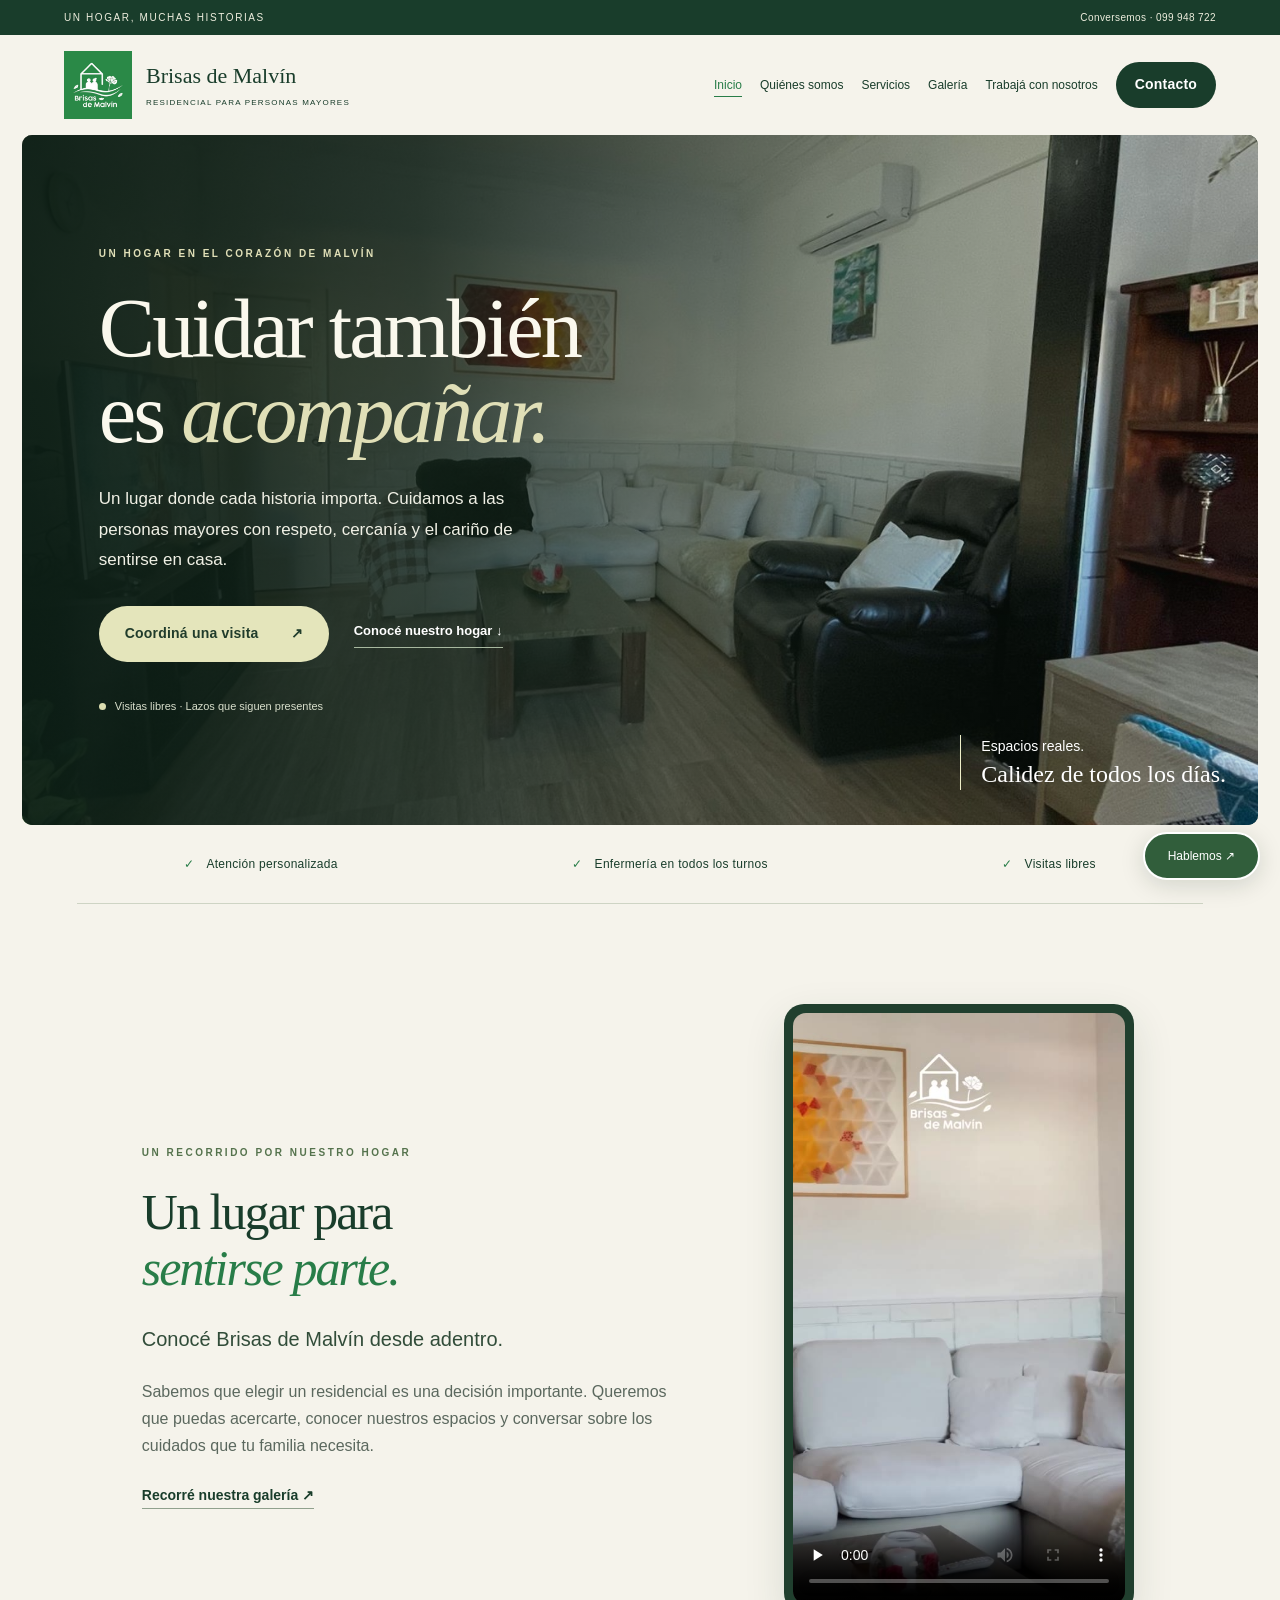
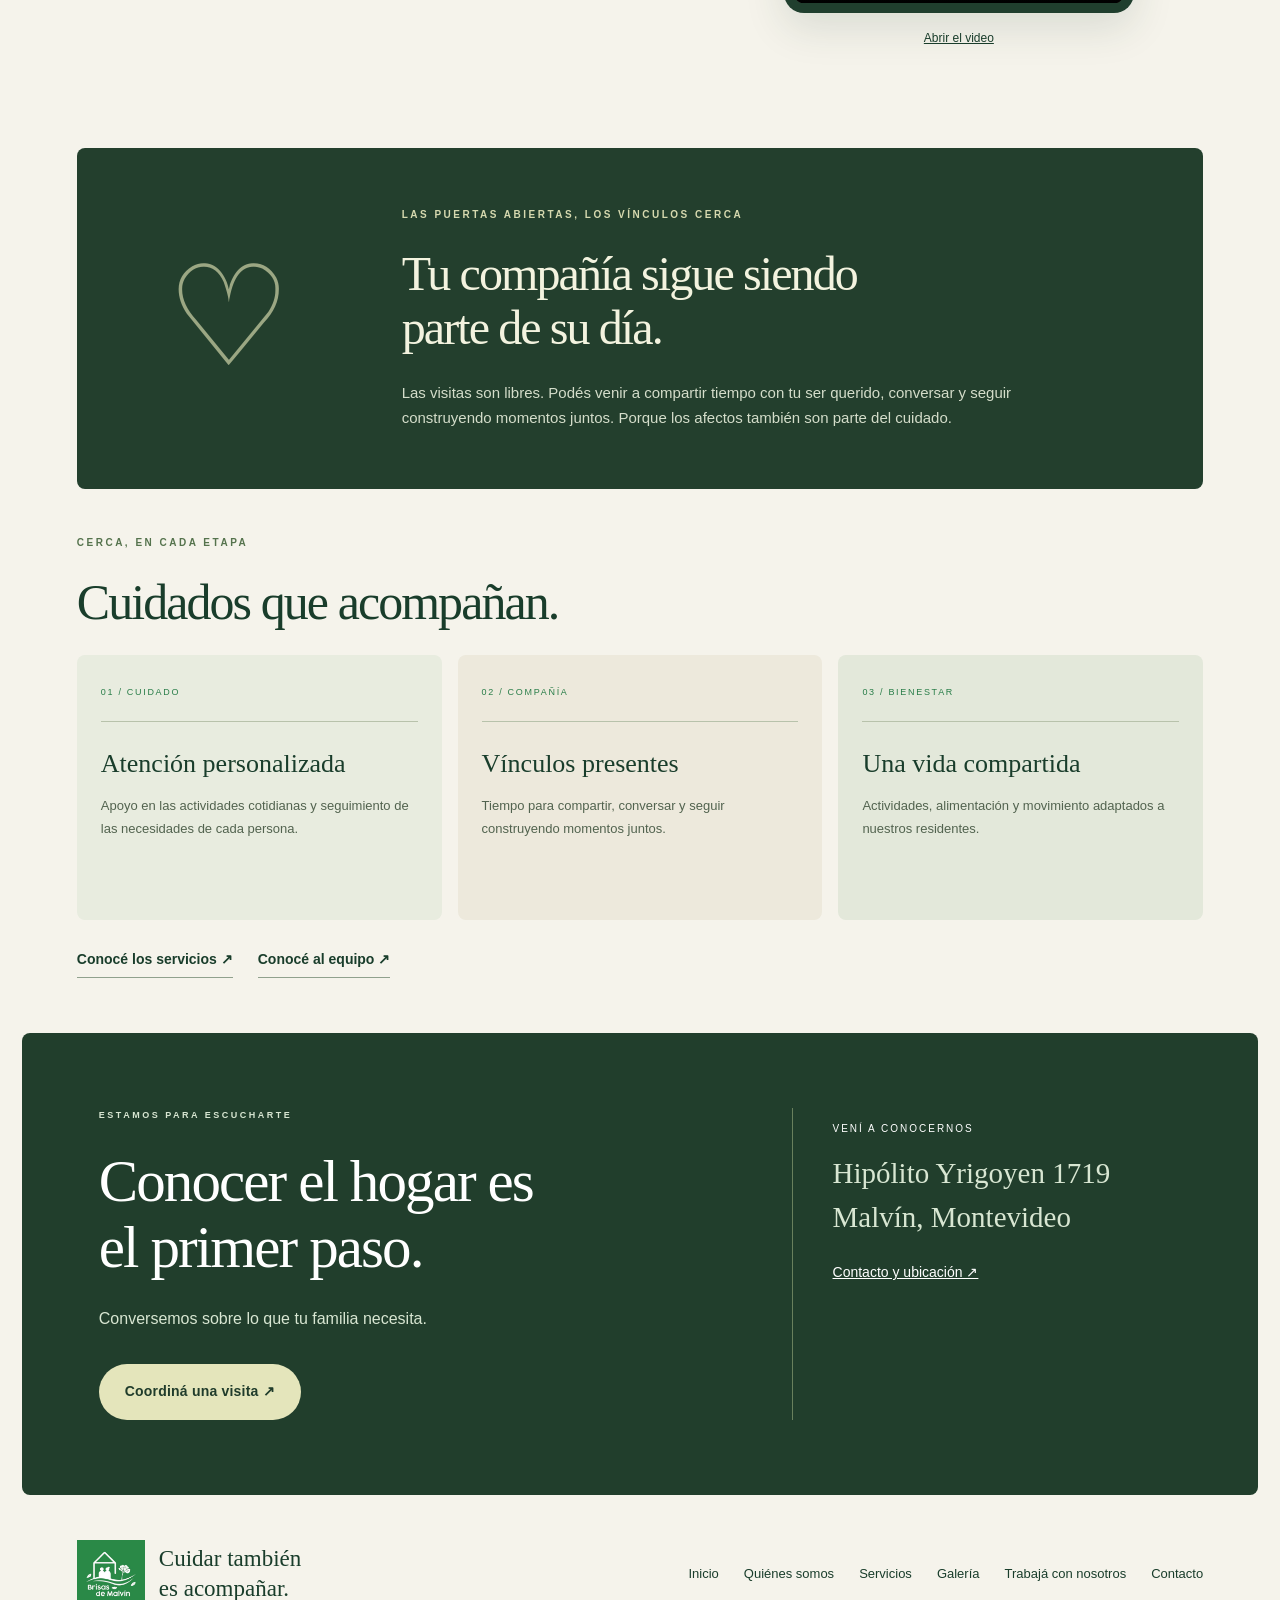
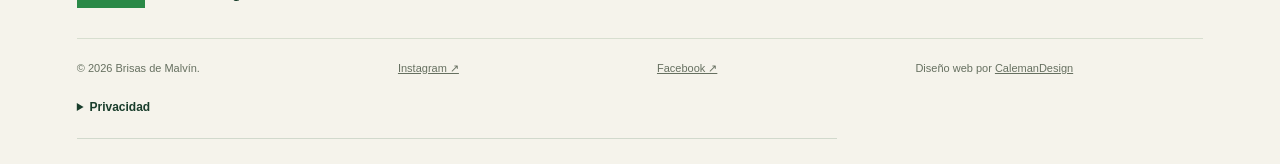
==== commit e9daa45b: "Add files via upload" ====
--- a/index.html
+++ b/index.html
@@ -7,11 +7,11 @@
 <meta name="description" content="Un hogar para quienes más querés. Residencial para personas mayores en Malvín, Montevideo. Cuidados, compañía y visitas libres. Consultas: 099 948 722.">
 <meta name="theme-color" content="#203f2e">
 <link rel="icon" href="favicon.png">
-<link rel="stylesheet" href="styles.css?v=5">
+<link rel="stylesheet" href="styles.css?v=6">
 </head>
 <body>
-<a class="skip" href="#contenido">Saltar al contenido</a><div class="topline"><span>UN HOGAR, MUCHAS HISTORIAS</span><a href="tel:+59899948722">Conversemos · 099 948 722</a></div><header><a class="brand" href="index.html" aria-label="Brisas de Malvín, inicio"><img src="foto-0.jpg" alt="Brisas de Malvín" width="68" height="68"><span>Brisas de Malvín<small>RESIDENCIAL PARA PERSONAS MAYORES</small></span></a><button class="menu" aria-controls="navegacion" aria-expanded="false">Menú ☰</button><nav id="navegacion" aria-label="Principal"><a href="index.html" aria-current="page">Inicio</a><a href="nosotros.html">Quiénes somos</a><a href="servicios.html">Servicios</a><a href="galeria.html">Galería</a><a href="contacto.html" class="button small">Contacto</a></nav></header>
+<a class="skip" href="#contenido">Saltar al contenido</a><div class="topline"><span>UN HOGAR, MUCHAS HISTORIAS</span><a href="tel:+59899948722">Conversemos · 099 948 722</a></div><header><a class="brand" href="index.html" aria-label="Brisas de Malvín, inicio"><img src="foto-0.jpg" alt="Brisas de Malvín" width="68" height="68"><span>Brisas de Malvín<small>RESIDENCIAL PARA PERSONAS MAYORES</small></span></a><button class="menu" aria-controls="navegacion" aria-expanded="false">Menú ☰</button><nav id="navegacion" aria-label="Principal"><a href="index.html" aria-current="page">Inicio</a><a href="nosotros.html">Quiénes somos</a><a href="servicios.html">Servicios</a><a href="galeria.html">Galería</a><a href="trabaja-con-nosotros.html">Trabajá con nosotros</a><a href="contacto.html" class="button small">Contacto</a></nav></header>
 <main id="contenido"><section class="hero" id="inicio"><div class="hero-copy"><p class="eyebrow">UN HOGAR EN EL CORAZÓN DE MALVÍN</p><h1>Cuidar también<br>es <em>acompañar.</em></h1><p class="lead">Un lugar donde cada historia importa. Cuidamos a las personas mayores con respeto, cercanía y el cariño de sentirse en casa.</p><div class="actions"><a class="button" href="https://wa.me/59899948722?text=Hola%2C%20quisiera%20coordinar%20una%20visita%20a%20Brisas%20de%20Malv%C3%ADn.">Coordiná una visita <span>↗</span></a><a class="textlink" href="nosotros.html">Conocé nuestro hogar ↓</a></div><div class="hero-note"><span class="dot"></span> Visitas libres · Lazos que siguen presentes</div></div><div class="hero-photo"><img src="foto-4.jpg" alt="Sala de estar de Brisas de Malvín, con sillones y luz natural" fetchpriority="high" width="1200" height="900"><div class="photo-label">Espacios reales.<br><strong>Calidez de todos los días.</strong></div></div></section><div class="ribbon"><span>Atención personalizada</span><span>Enfermería en todos los turnos</span><span>Visitas libres</span></div><section class="section video-feature"><div><p class="eyebrow">UN RECORRIDO POR NUESTRO HOGAR</p><h2>Un lugar para<br><em>sentirse parte.</em></h2><p class="intro">Conocé Brisas de Malvín desde adentro.</p><p>Sabemos que elegir un residencial es una decisión importante. Queremos que puedas acercarte, conocer nuestros espacios y conversar sobre los cuidados que tu familia necesita.</p><a class="textlink" href="galeria.html">Recorré nuestra galería ↗</a></div><div><div class="video-frame"><video controls playsinline preload="none" poster="video-residencial.jpg" aria-label="Recorrido del residencial Brisas de Malvín"><source src="video-residencial.mp4" type="video/mp4">Tu navegador no reproduce este video.</video></div><a class="video-fallback" href="video-residencial.mp4">Abrir el video</a></div></section><section class="visits"><div class="visit-mark" aria-hidden="true">♡</div><div><p class="eyebrow">LAS PUERTAS ABIERTAS, LOS VÍNCULOS CERCA</p><h2>Tu compañía sigue siendo<br>parte de su día.</h2><p>Las visitas son libres. Podés venir a compartir tiempo con tu ser querido, conversar y seguir construyendo momentos juntos. Porque los afectos también son parte del cuidado.</p></div></section><section class="section home-summary"><p class="eyebrow">CERCA, EN CADA ETAPA</p><h2>Cuidados que acompañan.</h2><div class="cards"><article><span class="number">01 / CUIDADO</span><h3>Atención personalizada</h3><p>Apoyo en las actividades cotidianas y seguimiento de las necesidades de cada persona.</p></article><article><span class="number">02 / COMPAÑÍA</span><h3>Vínculos presentes</h3><p>Tiempo para compartir, conversar y seguir construyendo momentos juntos.</p></article><article><span class="number">03 / BIENESTAR</span><h3>Una vida compartida</h3><p>Actividades, alimentación y movimiento adaptados a nuestros residentes.</p></article></div><div class="section-links"><a class="textlink" href="servicios.html">Conocé los servicios ↗</a><a class="textlink" href="nosotros.html">Conocé al equipo ↗</a></div></section><section class="contact"><div><p class="eyebrow">ESTAMOS PARA ESCUCHARTE</p><h2>Conocer el hogar es<br>el primer paso.</h2><p>Conversemos sobre lo que tu familia necesita.</p><a class="button light" href="https://wa.me/59899948722?text=Hola%2C%20quisiera%20coordinar%20una%20visita.">Coordiná una visita ↗</a></div><address><span>VENÍ A CONOCERNOS</span><p>Hipólito Yrigoyen 1719<br>Malvín, Montevideo</p><a href="contacto.html">Contacto y ubicación ↗</a></address></section></main>
-<footer><div class="footer-top"><a class="brand" href="index.html"><img src="foto-0.jpg" alt="Brisas de Malvín" width="64" height="64" loading="lazy"><span>Cuidar también<br>es acompañar.</span></a><div><a href="index.html">Inicio</a><a href="nosotros.html">Quiénes somos</a><a href="servicios.html">Servicios</a><a href="galeria.html">Galería</a><a href="contacto.html">Contacto</a></div></div><div class="footer-bottom"><span>© <span id="year">2026</span> Brisas de Malvín.</span><a href="https://www.instagram.com/brisasdemalvin/">Instagram ↗</a><a href="https://www.facebook.com/profile.php?id=61579556574214">Facebook ↗</a><span>Diseño web por <a href="https://www.calemandesign.com">CalemanDesign</a></span></div><details class="privacy-note"><summary>Privacidad</summary><p>Este sitio no incorpora formularios ni analítica propia. GitHub Pages puede registrar datos técnicos de las visitas, como la dirección IP. Los enlaces a WhatsApp, redes sociales y mapas abren servicios externos con sus propias políticas. Para consultar sobre la información que compartas con el residencial, comunicate al 099 948 722.</p></details></footer><a class="floating" href="https://wa.me/59899948722" aria-label="Consultar por WhatsApp">Hablemos ↗</a><dialog id="lightbox" aria-label="Fotografía ampliada"><button class="close" aria-label="Cerrar fotografía">Cerrar ×</button><img alt=""><p></p></dialog><script src="script.js"></script>
+<footer><div class="footer-top"><a class="brand" href="index.html"><img src="foto-0.jpg" alt="Brisas de Malvín" width="64" height="64" loading="lazy"><span>Cuidar también<br>es acompañar.</span></a><div><a href="index.html">Inicio</a><a href="nosotros.html">Quiénes somos</a><a href="servicios.html">Servicios</a><a href="galeria.html">Galería</a><a href="trabaja-con-nosotros.html">Trabajá con nosotros</a><a href="contacto.html">Contacto</a></div></div><div class="footer-bottom"><span>© <span id="year">2026</span> Brisas de Malvín.</span><a href="https://www.instagram.com/brisasdemalvin/">Instagram ↗</a><a href="https://www.facebook.com/profile.php?id=61579556574214">Facebook ↗</a><span>Diseño web por <a href="https://www.calemandesign.com">CalemanDesign</a></span></div><details class="privacy-note"><summary>Privacidad</summary><p>Los datos y el currículum enviados en Trabajá con nosotros se utilizan para evaluar postulaciones laborales y se remiten a los correos de Brisas de Malvín y su equipo de gestión mediante FormSubmit, un proveedor externo. Para consultar sobre tus datos o solicitar su eliminación, escribí a brisasdemalvin@gmail.com. Las páginas informativas no incorporan analítica propia. GitHub Pages y los servicios externos de contacto pueden procesar datos técnicos de las visitas.</p></details></footer><a class="floating" href="https://wa.me/59899948722" aria-label="Consultar por WhatsApp">Hablemos ↗</a><dialog id="lightbox" aria-label="Fotografía ampliada"><button class="close" aria-label="Cerrar fotografía">Cerrar ×</button><img alt=""><p></p></dialog><script src="script.js"></script>
 </body>
 </html>
--- a/styles.css
+++ b/styles.css
@@ -8,3 +8,8 @@
 
 nav a[aria-current="page"]{color:#287d48;text-decoration:underline;text-underline-offset:7px}.page-intro{padding:65px 7% 45px;background:#e7ebdc;margin:0 22px;border-radius:10px}.page-intro h1{font-size:clamp(44px,5vw,72px);max-width:950px}.page-intro p:last-child{max-width:700px;margin-bottom:0}.video-feature{display:grid;grid-template-columns:1.2fr .8fr;align-items:center;gap:10%;max-width:1150px}.video-frame{max-width:350px;width:100%;margin:auto;background:#203f2e;padding:9px;border-radius:20px;box-shadow:0 15px 40px #203f2e20}.video-frame video{display:block;width:100%;aspect-ratio:9/16;object-fit:contain;border-radius:13px;background:#203f2e}.people{display:grid;grid-template-columns:1fr 1fr;gap:65px;max-width:1050px;margin:auto}.person{min-width:0}.person .video-frame{max-width:300px}.person .eyebrow{margin:25px 0 12px}.person h2{font-size:34px;margin:0 0 16px}.person p{font-size:15px}.values{display:grid;grid-template-columns:repeat(3,1fr);gap:25px;margin-top:35px}.values article{padding:25px;background:#e7ebde;border-radius:6px}.contact-main{margin-top:35px}.privacy-note{font-size:12px;max-width:760px}.privacy-note summary{font-size:12px}.privacy-note p{font-size:12px}.home-summary{padding-top:45px;padding-bottom:55px}.home-summary .cards{grid-template-columns:repeat(3,1fr)}.video-fallback{font-size:12px;text-align:center;display:block;margin-top:15px;text-decoration:underline}.lead-title{font-size:20px;color:#344e37}.section-links{display:flex;gap:25px;flex-wrap:wrap;margin-top:28px}.service-note{margin-top:25px;font-size:13px}.footer-top>div{flex-wrap:wrap}.footer-bottom{align-items:flex-start}.home-gallery{padding-top:30px}video:focus-visible{outline:3px solid #b47b32;outline-offset:4px}
 @media(max-width:760px){.page-intro{margin:0 10px;padding:42px 7% 30px}.page-intro h1{font-size:43px}.video-feature,.people{grid-template-columns:1fr;gap:40px}.video-feature{padding-top:50px}.people{gap:55px}.person .video-frame{max-width:310px}.values{grid-template-columns:1fr;gap:15px}.home-summary .cards{grid-template-columns:1fr}.contact-main{margin-top:20px}.home-gallery .gallery{grid-template-columns:1fr}.home-gallery .gallery-item img{height:280px}.page-intro .eyebrow{font-size:9px}.footer-top>div{gap:14px}.video-frame{max-width:330px}}
+
+/* Postulaciones laborales */
+.application-layout{display:grid;grid-template-columns:.8fr 1.35fr;gap:7%;align-items:start}.application-intro h2{font-size:43px}.application-note{padding:24px;background:#e5eadb;border-radius:8px;margin:28px 0}.application-note h3{margin-top:0}.application-note p:last-child{margin:0}.application-form{padding:36px;background:#fffef9;border:1px solid #d9dfcf;border-radius:14px}.application-form h2{font-size:34px;letter-spacing:-1px}.application-small{font-size:12px;line-height:1.7;overflow-wrap:anywhere}.application-small a{text-decoration:underline}.form-grid{display:grid;grid-template-columns:1fr 1fr;gap:22px}.field{display:flex;flex-direction:column;min-width:0;gap:7px}.field.full{grid-column:1/-1}.field label{font-size:13px;font-weight:bold;color:#274732}.field input,.field textarea,.field select{width:100%;min-width:0;border:1px solid #bac6b4;border-radius:5px;padding:12px;background:white;font:16px/1.5 Arial,sans-serif;color:#23392b}.field textarea{resize:vertical}.field input:focus,.field textarea:focus,.field select:focus{outline:2px solid #287d48;outline-offset:2px}.field input[type=file]{padding:17px;background:#edf1e7;border-style:dashed}.field small{font-size:12px;color:#5b685e}.form-error{font-size:13px;color:#9b2c2c;margin:0}.consent{display:flex;gap:12px;align-items:flex-start;margin:26px 0 18px;font-size:13px;line-height:1.65}.consent input{width:19px;height:19px;flex:0 0 19px;margin-top:3px;accent-color:#287d48}.form-honey{display:none!important}.application-form .button{border:0;cursor:pointer}.after-submit{margin:15px 0 0}.application-thanks{max-width:900px;min-height:50vh}.application-thanks h1{font-size:58px}.application-thanks p{max-width:650px}nav{gap:18px;font-size:12px}
+@media(min-width:701px) and (max-width:1150px){header{flex-wrap:wrap}header nav{width:100%;justify-content:center;flex-wrap:wrap}.brand{margin:auto}}
+@media(max-width:760px){.application-layout{grid-template-columns:1fr;gap:30px;padding:40px 6%}.application-form{padding:24px 18px}.form-grid{grid-template-columns:1fr;gap:20px}.application-intro h2{font-size:36px}.application-form h2{font-size:30px}.application-thanks h1{font-size:42px}.application-form .button{width:100%;padding:14px}.application-thanks{padding-top:50px}}
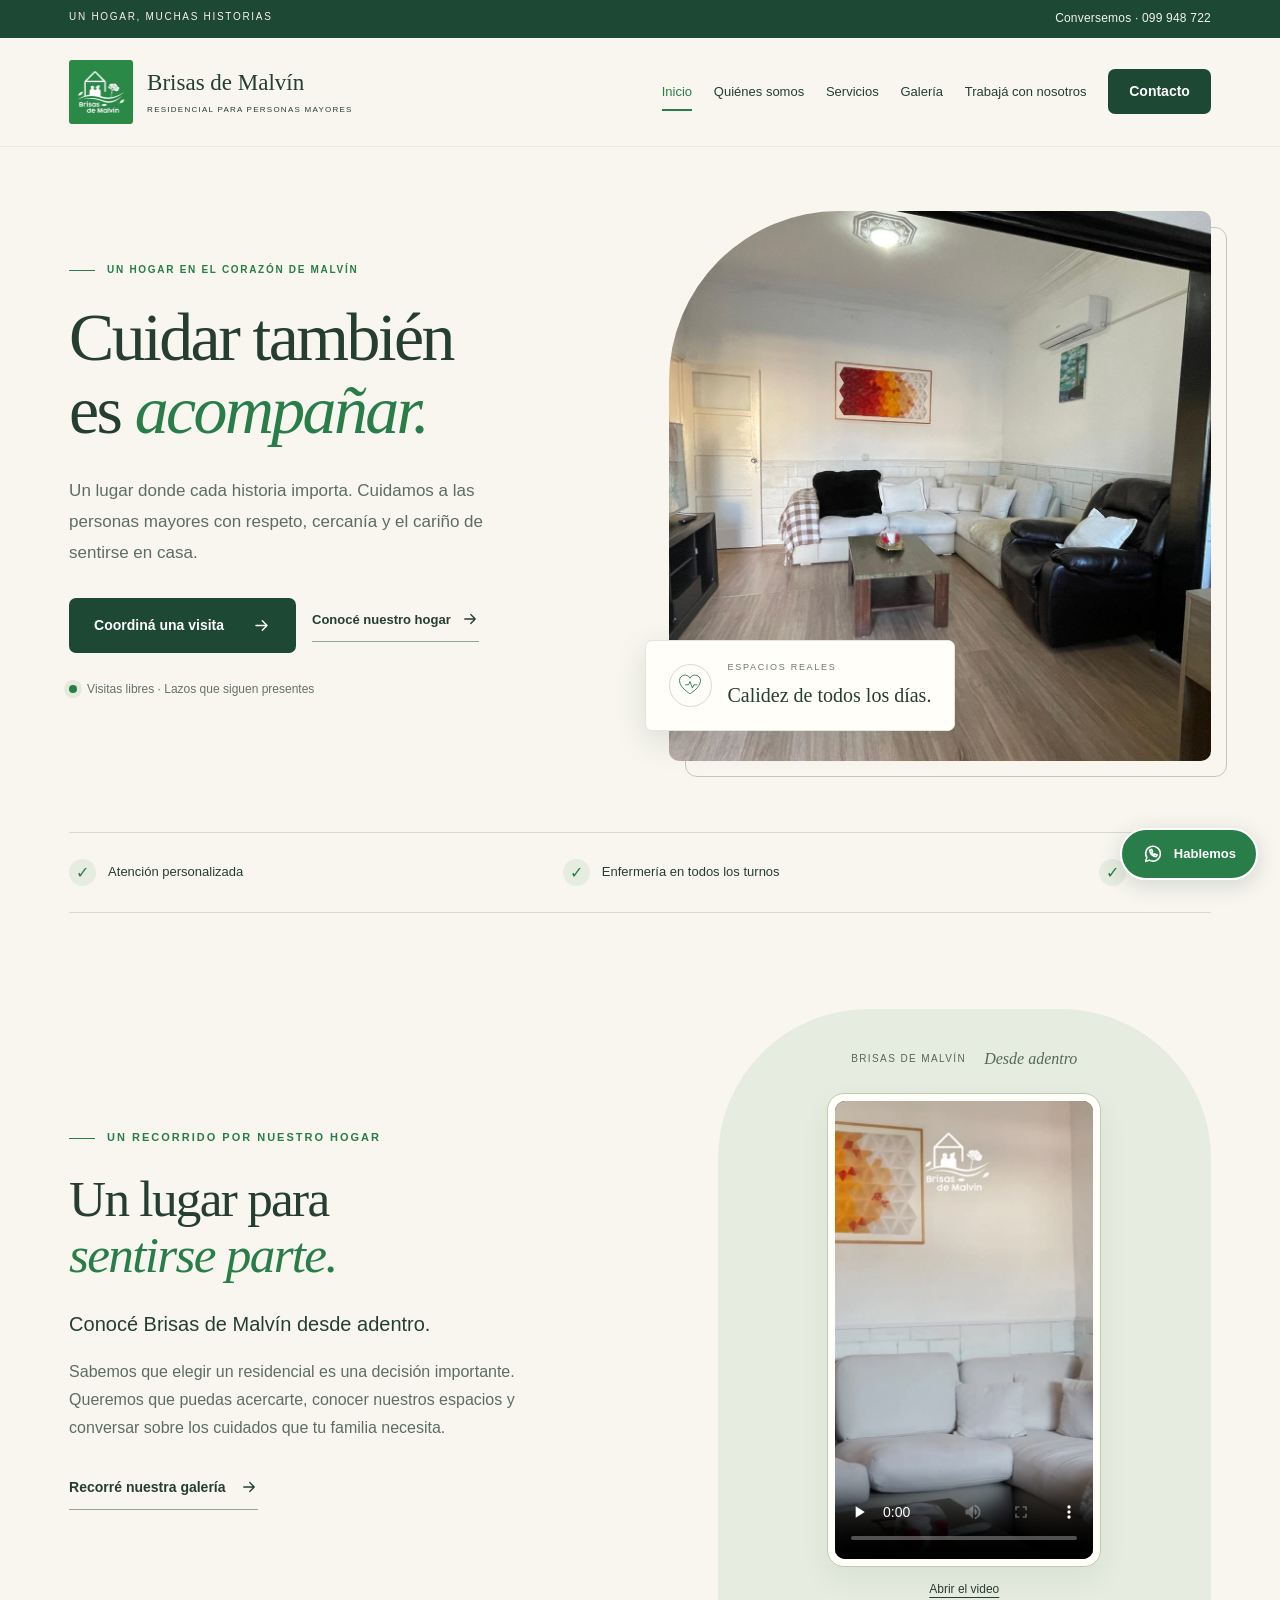
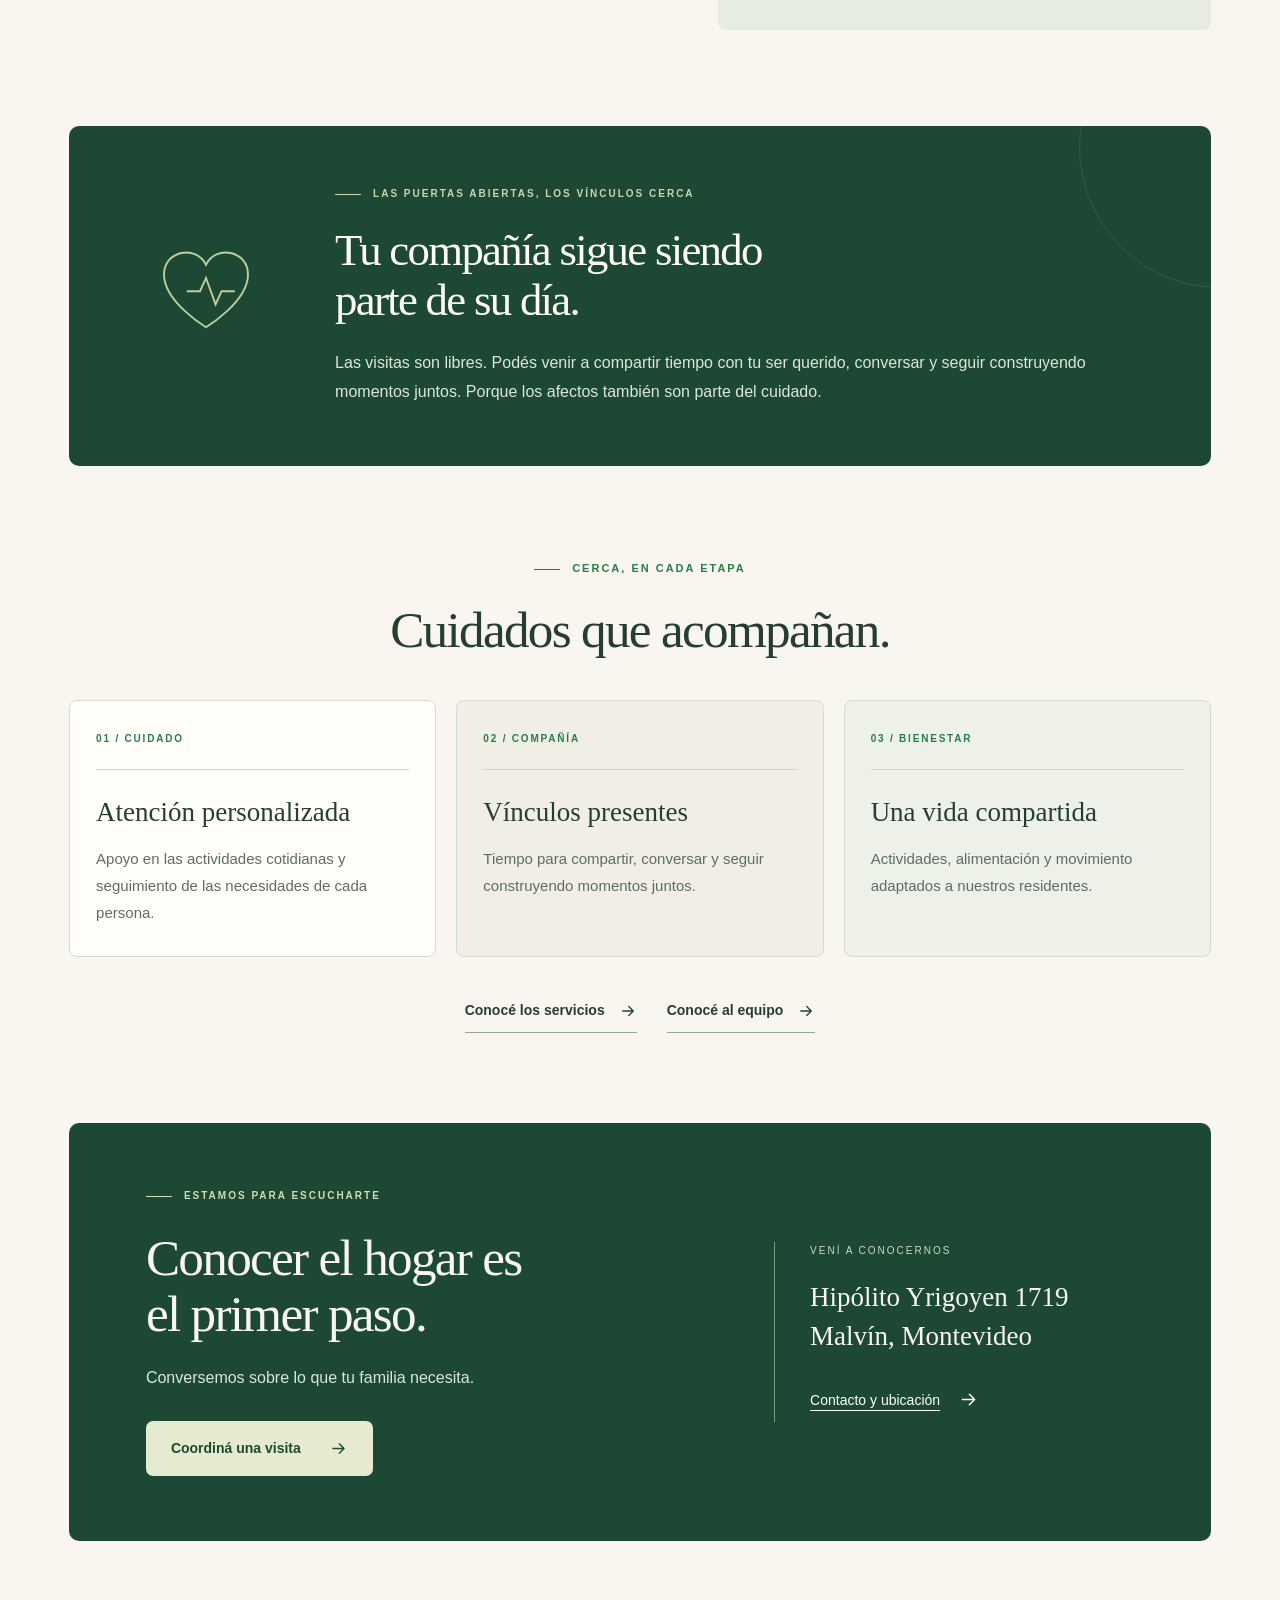
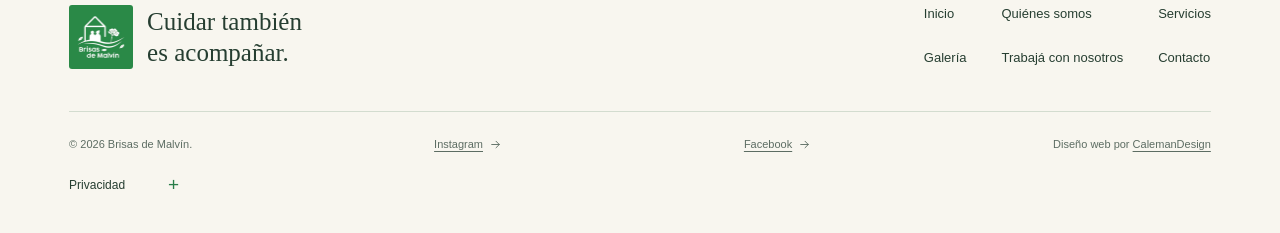
==== commit cabd51d5: "Refine Brisas visual design and responsive navigation" ====
--- a/index.html
+++ b/index.html
@@ -7,11 +7,11 @@
 <meta name="description" content="Un hogar para quienes más querés. Residencial para personas mayores en Malvín, Montevideo. Cuidados, compañía y visitas libres. Consultas: 099 948 722.">
 <meta name="theme-color" content="#203f2e">
 <link rel="icon" href="favicon.png">
-<link rel="stylesheet" href="styles.css?v=6">
+<link rel="stylesheet" href="styles.css?v=7">
 </head>
-<body>
-<a class="skip" href="#contenido">Saltar al contenido</a><div class="topline"><span>UN HOGAR, MUCHAS HISTORIAS</span><a href="tel:+59899948722">Conversemos · 099 948 722</a></div><header><a class="brand" href="index.html" aria-label="Brisas de Malvín, inicio"><img src="foto-0.jpg" alt="Brisas de Malvín" width="68" height="68"><span>Brisas de Malvín<small>RESIDENCIAL PARA PERSONAS MAYORES</small></span></a><button class="menu" aria-controls="navegacion" aria-expanded="false">Menú ☰</button><nav id="navegacion" aria-label="Principal"><a href="index.html" aria-current="page">Inicio</a><a href="nosotros.html">Quiénes somos</a><a href="servicios.html">Servicios</a><a href="galeria.html">Galería</a><a href="trabaja-con-nosotros.html">Trabajá con nosotros</a><a href="contacto.html" class="button small">Contacto</a></nav></header>
-<main id="contenido"><section class="hero" id="inicio"><div class="hero-copy"><p class="eyebrow">UN HOGAR EN EL CORAZÓN DE MALVÍN</p><h1>Cuidar también<br>es <em>acompañar.</em></h1><p class="lead">Un lugar donde cada historia importa. Cuidamos a las personas mayores con respeto, cercanía y el cariño de sentirse en casa.</p><div class="actions"><a class="button" href="https://wa.me/59899948722?text=Hola%2C%20quisiera%20coordinar%20una%20visita%20a%20Brisas%20de%20Malv%C3%ADn.">Coordiná una visita <span>↗</span></a><a class="textlink" href="nosotros.html">Conocé nuestro hogar ↓</a></div><div class="hero-note"><span class="dot"></span> Visitas libres · Lazos que siguen presentes</div></div><div class="hero-photo"><img src="foto-4.jpg" alt="Sala de estar de Brisas de Malvín, con sillones y luz natural" fetchpriority="high" width="1200" height="900"><div class="photo-label">Espacios reales.<br><strong>Calidez de todos los días.</strong></div></div></section><div class="ribbon"><span>Atención personalizada</span><span>Enfermería en todos los turnos</span><span>Visitas libres</span></div><section class="section video-feature"><div><p class="eyebrow">UN RECORRIDO POR NUESTRO HOGAR</p><h2>Un lugar para<br><em>sentirse parte.</em></h2><p class="intro">Conocé Brisas de Malvín desde adentro.</p><p>Sabemos que elegir un residencial es una decisión importante. Queremos que puedas acercarte, conocer nuestros espacios y conversar sobre los cuidados que tu familia necesita.</p><a class="textlink" href="galeria.html">Recorré nuestra galería ↗</a></div><div><div class="video-frame"><video controls playsinline preload="none" poster="video-residencial.jpg" aria-label="Recorrido del residencial Brisas de Malvín"><source src="video-residencial.mp4" type="video/mp4">Tu navegador no reproduce este video.</video></div><a class="video-fallback" href="video-residencial.mp4">Abrir el video</a></div></section><section class="visits"><div class="visit-mark" aria-hidden="true">♡</div><div><p class="eyebrow">LAS PUERTAS ABIERTAS, LOS VÍNCULOS CERCA</p><h2>Tu compañía sigue siendo<br>parte de su día.</h2><p>Las visitas son libres. Podés venir a compartir tiempo con tu ser querido, conversar y seguir construyendo momentos juntos. Porque los afectos también son parte del cuidado.</p></div></section><section class="section home-summary"><p class="eyebrow">CERCA, EN CADA ETAPA</p><h2>Cuidados que acompañan.</h2><div class="cards"><article><span class="number">01 / CUIDADO</span><h3>Atención personalizada</h3><p>Apoyo en las actividades cotidianas y seguimiento de las necesidades de cada persona.</p></article><article><span class="number">02 / COMPAÑÍA</span><h3>Vínculos presentes</h3><p>Tiempo para compartir, conversar y seguir construyendo momentos juntos.</p></article><article><span class="number">03 / BIENESTAR</span><h3>Una vida compartida</h3><p>Actividades, alimentación y movimiento adaptados a nuestros residentes.</p></article></div><div class="section-links"><a class="textlink" href="servicios.html">Conocé los servicios ↗</a><a class="textlink" href="nosotros.html">Conocé al equipo ↗</a></div></section><section class="contact"><div><p class="eyebrow">ESTAMOS PARA ESCUCHARTE</p><h2>Conocer el hogar es<br>el primer paso.</h2><p>Conversemos sobre lo que tu familia necesita.</p><a class="button light" href="https://wa.me/59899948722?text=Hola%2C%20quisiera%20coordinar%20una%20visita.">Coordiná una visita ↗</a></div><address><span>VENÍ A CONOCERNOS</span><p>Hipólito Yrigoyen 1719<br>Malvín, Montevideo</p><a href="contacto.html">Contacto y ubicación ↗</a></address></section></main>
-<footer><div class="footer-top"><a class="brand" href="index.html"><img src="foto-0.jpg" alt="Brisas de Malvín" width="64" height="64" loading="lazy"><span>Cuidar también<br>es acompañar.</span></a><div><a href="index.html">Inicio</a><a href="nosotros.html">Quiénes somos</a><a href="servicios.html">Servicios</a><a href="galeria.html">Galería</a><a href="trabaja-con-nosotros.html">Trabajá con nosotros</a><a href="contacto.html">Contacto</a></div></div><div class="footer-bottom"><span>© <span id="year">2026</span> Brisas de Malvín.</span><a href="https://www.instagram.com/brisasdemalvin/">Instagram ↗</a><a href="https://www.facebook.com/profile.php?id=61579556574214">Facebook ↗</a><span>Diseño web por <a href="https://www.calemandesign.com">CalemanDesign</a></span></div><details class="privacy-note"><summary>Privacidad</summary><p>Los datos y el currículum enviados en Trabajá con nosotros se utilizan para evaluar postulaciones laborales y se remiten a los correos de Brisas de Malvín y su equipo de gestión mediante FormSubmit, un proveedor externo. Para consultar sobre tus datos o solicitar su eliminación, escribí a brisasdemalvin@gmail.com. Las páginas informativas no incorporan analítica propia. GitHub Pages y los servicios externos de contacto pueden procesar datos técnicos de las visitas.</p></details></footer><a class="floating" href="https://wa.me/59899948722" aria-label="Consultar por WhatsApp">Hablemos ↗</a><dialog id="lightbox" aria-label="Fotografía ampliada"><button class="close" aria-label="Cerrar fotografía">Cerrar ×</button><img alt=""><p></p></dialog><script src="script.js"></script>
+<body class="page-index">
+<a class="skip" href="#contenido">Saltar al contenido</a><div class="topline"><span>UN HOGAR, MUCHAS HISTORIAS</span><a href="tel:+59899948722">Conversemos · 099 948 722</a></div><header class="site-header"><a class="brand" href="index.html" aria-label="Brisas de Malvín, inicio"><img src="foto-0.jpg" alt="Brisas de Malvín" width="68" height="68"><span>Brisas de Malvín<small>RESIDENCIAL PARA PERSONAS MAYORES</small></span></a><button class="menu" aria-controls="navegacion" aria-expanded="false"><span>Menú</span><span class="menu-lines" aria-hidden="true"></span></button><nav id="navegacion" aria-label="Principal"><a href="index.html" aria-current="page">Inicio</a><a href="nosotros.html">Quiénes somos</a><a href="servicios.html">Servicios</a><a href="galeria.html">Galería</a><a href="trabaja-con-nosotros.html">Trabajá con nosotros</a><a href="contacto.html" class="button small">Contacto</a></nav></header>
+<main id="contenido"><section class="hero" id="inicio"><div class="hero-copy"><p class="eyebrow">UN HOGAR EN EL CORAZÓN DE MALVÍN</p><h1>Cuidar también<br>es <em>acompañar.</em></h1><p class="lead">Un lugar donde cada historia importa. Cuidamos a las personas mayores con respeto, cercanía y el cariño de sentirse en casa.</p><div class="actions"><a class="button" href="https://wa.me/59899948722?text=Hola%2C%20quisiera%20coordinar%20una%20visita%20a%20Brisas%20de%20Malv%C3%ADn.">Coordiná una visita <svg class="icon arrow" viewBox="0 0 24 24" fill="none" aria-hidden="true"><path d="M5 12h14M13 6l6 6-6 6"/></svg></a><a class="textlink" href="nosotros.html">Conocé nuestro hogar<svg class="icon arrow" viewBox="0 0 24 24" fill="none" aria-hidden="true"><path d="M5 12h14M13 6l6 6-6 6"/></svg></a></div><div class="hero-note"><span class="dot" aria-hidden="true"></span> Visitas libres · Lazos que siguen presentes</div></div><div class="hero-photo"><img src="foto-4.jpg" alt="Sala de estar de Brisas de Malvín, con sillones y luz natural" fetchpriority="high" width="1500" height="1125"><div class="photo-label"><span class="photo-icon" aria-hidden="true"><svg viewBox="0 0 100 100" fill="none" aria-hidden="true"><path d="M50 76S15 55 15 32c0-20 27-25 35-8 8-17 35-12 35 8 0 23-35 44-35 44Z"/><path d="M34 46h11l5-11 8 22 5-11h11"/></svg></span><div><span>ESPACIOS REALES</span><strong>Calidez de todos los días.</strong></div></div></div></section><div class="ribbon"><span>Atención personalizada</span><span>Enfermería en todos los turnos</span><span>Visitas libres</span></div><section class="section video-feature"><div class="feature-copy"><p class="eyebrow">UN RECORRIDO POR NUESTRO HOGAR</p><h2>Un lugar para<br><em>sentirse parte.</em></h2><p class="intro">Conocé Brisas de Malvín desde adentro.</p><p>Sabemos que elegir un residencial es una decisión importante. Queremos que puedas acercarte, conocer nuestros espacios y conversar sobre los cuidados que tu familia necesita.</p><a class="textlink" href="galeria.html">Recorré nuestra galería<svg class="icon arrow" viewBox="0 0 24 24" fill="none" aria-hidden="true"><path d="M5 12h14M13 6l6 6-6 6"/></svg></a></div><div class="feature-media"><div class="media-caption"><span>BRISAS DE MALVÍN</span><span>Desde adentro</span></div><div class="video-frame"><video controls playsinline preload="none" poster="video-residencial.jpg" aria-label="Recorrido del residencial Brisas de Malvín"><source src="video-residencial.mp4" type="video/mp4">Tu navegador no reproduce este video.</video></div><a class="video-fallback" href="video-residencial.mp4">Abrir el video</a></div></section><section class="visits"><div class="visit-mark" aria-hidden="true"><svg viewBox="0 0 100 100" fill="none" aria-hidden="true"><path d="M50 76S15 55 15 32c0-20 27-25 35-8 8-17 35-12 35 8 0 23-35 44-35 44Z"/><path d="M34 46h11l5-11 8 22 5-11h11"/></svg></div><div><p class="eyebrow">LAS PUERTAS ABIERTAS, LOS VÍNCULOS CERCA</p><h2>Tu compañía sigue siendo<br>parte de su día.</h2><p>Las visitas son libres. Podés venir a compartir tiempo con tu ser querido, conversar y seguir construyendo momentos juntos. Porque los afectos también son parte del cuidado.</p></div></section><section class="section home-summary"><p class="eyebrow">CERCA, EN CADA ETAPA</p><h2>Cuidados que acompañan.</h2><div class="cards"><article><span class="number">01 / CUIDADO</span><h3>Atención personalizada</h3><p>Apoyo en las actividades cotidianas y seguimiento de las necesidades de cada persona.</p></article><article><span class="number">02 / COMPAÑÍA</span><h3>Vínculos presentes</h3><p>Tiempo para compartir, conversar y seguir construyendo momentos juntos.</p></article><article><span class="number">03 / BIENESTAR</span><h3>Una vida compartida</h3><p>Actividades, alimentación y movimiento adaptados a nuestros residentes.</p></article></div><div class="section-links"><a class="textlink" href="servicios.html">Conocé los servicios<svg class="icon arrow" viewBox="0 0 24 24" fill="none" aria-hidden="true"><path d="M5 12h14M13 6l6 6-6 6"/></svg></a><a class="textlink" href="nosotros.html">Conocé al equipo<svg class="icon arrow" viewBox="0 0 24 24" fill="none" aria-hidden="true"><path d="M5 12h14M13 6l6 6-6 6"/></svg></a></div></section><section class="contact"><div><p class="eyebrow">ESTAMOS PARA ESCUCHARTE</p><h2>Conocer el hogar es<br>el primer paso.</h2><p>Conversemos sobre lo que tu familia necesita.</p><a class="button light" href="https://wa.me/59899948722?text=Hola%2C%20quisiera%20coordinar%20una%20visita.">Coordiná una visita<svg class="icon arrow" viewBox="0 0 24 24" fill="none" aria-hidden="true"><path d="M5 12h14M13 6l6 6-6 6"/></svg></a></div><address><span>VENÍ A CONOCERNOS</span><p>Hipólito Yrigoyen 1719<br>Malvín, Montevideo</p><a href="contacto.html">Contacto y ubicación<svg class="icon arrow" viewBox="0 0 24 24" fill="none" aria-hidden="true"><path d="M5 12h14M13 6l6 6-6 6"/></svg></a></address></section></main>
+<footer><div class="footer-top"><a class="brand" href="index.html"><img src="foto-0.jpg" alt="Brisas de Malvín" width="64" height="64" loading="lazy"><span>Cuidar también<br>es acompañar.</span></a><div><a href="index.html">Inicio</a><a href="nosotros.html">Quiénes somos</a><a href="servicios.html">Servicios</a><a href="galeria.html">Galería</a><a href="trabaja-con-nosotros.html">Trabajá con nosotros</a><a href="contacto.html">Contacto</a></div></div><div class="footer-bottom"><span>© <span id="year">2026</span> Brisas de Malvín.</span><a href="https://www.instagram.com/brisasdemalvin/">Instagram<svg class="icon arrow" viewBox="0 0 24 24" fill="none" aria-hidden="true"><path d="M5 12h14M13 6l6 6-6 6"/></svg></a><a href="https://www.facebook.com/profile.php?id=61579556574214">Facebook<svg class="icon arrow" viewBox="0 0 24 24" fill="none" aria-hidden="true"><path d="M5 12h14M13 6l6 6-6 6"/></svg></a><span>Diseño web por <a href="https://www.calemandesign.com">CalemanDesign</a></span></div><details class="privacy-note"><summary>Privacidad</summary><p>Los datos y el currículum enviados en Trabajá con nosotros se utilizan para evaluar postulaciones laborales y se remiten a los correos de Brisas de Malvín y su equipo de gestión mediante FormSubmit, un proveedor externo. Para consultar sobre tus datos o solicitar su eliminación, escribí a brisasdemalvin@gmail.com. Las páginas informativas no incorporan analítica propia. GitHub Pages y los servicios externos de contacto pueden procesar datos técnicos de las visitas.</p></details></footer><a class="floating" href="https://wa.me/59899948722" aria-label="Consultar por WhatsApp"><svg class="icon" viewBox="0 0 24 24" fill="none" aria-hidden="true"><path d="M20 11.7a8 8 0 0 1-11.9 7L4 20l1.3-4.1A8 8 0 1 1 20 11.7Z"/><path d="M8.4 7.8c.3 4 3.1 6.8 7.1 7.1l1.1-1.9-2.6-1.1-.8 1.1a6.5 6.5 0 0 1-2.7-2.7l1.1-.8-1.1-2.6-2.1.9Z"/></svg><span>Hablemos</span></a><dialog id="lightbox" aria-label="Fotografía ampliada" aria-describedby="lightbox-caption"><button class="close" aria-label="Cerrar fotografía">Cerrar ×</button><img alt=""><p id="lightbox-caption"></p></dialog><script src="script.js"></script>
 </body>
 </html>
--- a/styles.css
+++ b/styles.css
@@ -1,15 +1,24 @@
-*{box-sizing:border-box}html{scroll-behavior:smooth;scroll-padding-top:110px}body{margin:0;background:#faf9f5;color:#23392b;font-family:Arial,Helvetica,sans-serif;font-size:16px;line-height:1.7}a{color:inherit;text-decoration:none}button{font:inherit;cursor:pointer}img{max-width:100%;display:block}header{position:sticky;top:0;z-index:10;background:#faf9f5f5;border-bottom:1px solid #dce3d8;display:flex;justify-content:space-between;align-items:center;padding:14px 5%;gap:22px;backdrop-filter:blur(12px)}.brand{display:flex;align-items:center;gap:14px;font-weight:600;line-height:1.3}.brand img{border-radius:50%;width:68px;height:68px}.brand small{display:block;font-size:9px;letter-spacing:1.5px;margin-top:8px}.brand span{font-size:19px}nav{display:flex;align-items:center;gap:28px;font-size:14px}.button{background:#287d48;color:white;border-radius:6px;display:inline-flex;align-items:center;gap:32px;padding:15px 25px;font-weight:600;font-size:14px;transition:background .2s}.button:hover{background:#185e34}.button.small{padding:11px 19px}.menu{display:none}.hero{display:grid;grid-template-columns:1.08fr 1fr;min-height:650px;padding:56px 5% 62px;gap:5%;align-items:center}.eyebrow{font-size:11px;letter-spacing:2px;font-weight:700;color:#287d48;margin:0 0 24px}h1,h2{font-family:Georgia,'Times New Roman',serif;font-weight:400;letter-spacing:-1.7px;line-height:1.1;margin:0 0 25px}h1{font-size:clamp(42px,4.4vw,68px)}h2{font-size:clamp(35px,3.5vw,50px)}em{color:#287d48;font-weight:400}p{margin:0 0 22px;color:#5b685e}.lead{font-size:18px;max-width:500px;line-height:1.7}.actions{display:flex;align-items:center;gap:25px;flex-wrap:wrap;margin:30px 0}.textlink{font-size:14px;font-weight:600;border-bottom:1px solid #90a18d;padding-bottom:5px}.hero-note{font-size:12px;color:#5b685e;display:flex;align-items:center;gap:9px}.dot{width:7px;height:7px;border-radius:50%;background:#287d48}.hero-photo{position:relative;height:550px}.hero-photo>img{width:100%;height:100%;object-fit:cover;border-radius:160px 12px 12px 12px}.photo-label{position:absolute;bottom:24px;left:24px;padding:18px 26px;border-radius:6px;background:#faf9f5ed;font-size:14px}.ribbon{background:#e8eee3;padding:24px 6%;display:flex;justify-content:space-around;gap:20px;font-size:14px}.ribbon span:before{content:'✓';color:#287d48;margin-right:12px}.section{padding:90px 6%;max-width:1500px;margin:auto}.split{display:grid;grid-template-columns:1fr 1fr;gap:10%;align-items:center}.intro{font-size:20px;color:#314c39}.visits{margin:0 6%;padding:50px 7%;background:#edf0e5;display:flex;align-items:center;gap:7%;border-radius:12px}.visits p:last-child{max-width:710px;margin:0}.visit-mark{font-family:Georgia,serif;font-size:140px;color:#658569;line-height:1}.section-heading{display:flex;justify-content:space-between;align-items:end;gap:50px;margin-bottom:35px}.section-heading p:last-child{max-width:320px;font-size:14px}.cards{display:grid;grid-template-columns:repeat(4,1fr);gap:22px}.cards article{border-top:1px solid #a6b6a1;padding:25px 0}.number{font-size:10px;letter-spacing:1.7px;color:#287d48}h3{font-size:21px;line-height:1.35;margin:23px 0 15px;font-weight:500}.cards p,.stay-grid p{font-size:14px;line-height:1.8}.stays{background:#eef1e8;max-width:none}.stay-grid{display:grid;grid-template-columns:repeat(4,1fr);gap:30px;margin:25px 0 20px}.stay-grid article{border-left:1px solid #c2ccba;padding-left:23px}.team-layout{display:grid;grid-template-columns:1fr 1fr;gap:8%;margin-top:40px}.director{padding:30px;background:#e7eee3;border-radius:7px}.director span{font-size:11px;letter-spacing:1.5px}.director h3{font-family:Georgia,serif;font-size:29px;margin-top:15px}.director p{margin-bottom:0}.gallery-section{padding-top:25px}.gallery{display:grid;grid-template-columns:repeat(4,1fr);gap:18px}.gallery-item{padding:0;border:0;text-align:left;background:transparent;color:#23392b}.gallery-item img{height:275px;width:100%;object-fit:cover;border-radius:7px;transition:filter .2s}.gallery-item:hover img{filter:brightness(.9)}.gallery-item span{display:block;font-size:14px;margin-top:12px}.questions{max-width:1000px;padding-top:35px}.questions h2{margin-bottom:40px}details{border-bottom:1px solid #d1d9cc;padding:20px 0}summary{cursor:pointer;font-weight:600}details p{margin:15px 0 5px}.contact{background:#235638;color:#fff;padding:75px 7%;display:grid;grid-template-columns:1.5fr 1fr;gap:12%}.contact .eyebrow,.contact p{color:#d8e6d2}.contact h2{font-size:clamp(36px,4vw,58px)}.light{background:#edf0e5;color:#235638;margin-top:10px}.light:hover{background:#d4e3ce}address{font-style:normal;border-left:1px solid #6b8c70;padding-left:40px}address span{font-size:10px;letter-spacing:2px;display:block;margin:12px 0 15px}address p{font-size:23px;line-height:1.5}address a{display:block;text-decoration:underline;margin-bottom:28px}footer{padding:45px 6% 25px}.footer-top,.footer-bottom{display:flex;justify-content:space-between;align-items:center;gap:25px}.footer-top>div{display:flex;gap:25px;font-size:13px}.footer-bottom{border-top:1px solid #d7decf;margin-top:30px;padding-top:20px;font-size:11px;color:#667060}.footer-bottom a{text-decoration:underline}.floating{position:fixed;bottom:20px;right:20px;background:#287d48;border:2px solid white;color:white;border-radius:40px;padding:11px 22px;z-index:11;box-shadow:0 4px 20px #18332130;font-size:14px}.floating span{margin-left:14px}.skip{position:fixed;top:-100px}.skip:focus{top:0;background:white;z-index:100;padding:15px}a:focus-visible,button:focus-visible,summary:focus-visible{outline:3px solid #b47b32;outline-offset:5px}dialog{border:0;border-radius:10px;padding:20px;max-width:90vw;background:#faf9f5}dialog::backdrop{background:#102718d9}dialog img{max-height:75vh;max-width:80vw;margin:auto}dialog p{margin:12px 0 0}.close{display:block;margin:0 0 15px auto;border:0;background:transparent;color:#23392b}@media(min-width:1600px){.hero{max-width:1500px;margin:auto}}@media(max-width:950px){.brand span{font-size:16px}.brand small{font-size:8px}nav{gap:16px}.hero{gap:30px}.hero-photo{height:500px}.cards{grid-template-columns:repeat(2,1fr)}.gallery{grid-template-columns:repeat(2,1fr)}.stay-grid{grid-template-columns:repeat(2,1fr)}}@media(max-width:700px){header{padding:10px 5%}.brand img{width:52px;height:52px}.brand small{max-width:150px;line-height:1.5;letter-spacing:.6px}.menu{display:block;border:1px solid #ccd6c8;border-radius:4px;background:none;padding:7px 10px;font-size:13px}nav{display:none;position:absolute;top:100%;left:0;right:0;background:#faf9f5;padding:20px 6%;box-shadow:0 12px 15px #23392b10}nav.open{display:flex;flex-direction:column;align-items:stretch}.hero{grid-template-columns:1fr;padding:38px 6% 35px;gap:30px}.hero h1{font-size:44px;max-width:500px}.hero-photo{height:330px}.hero-photo>img{border-radius:85px 8px 8px 8px}.eyebrow{font-size:10px;letter-spacing:1.6px;margin-bottom:20px}.lead{font-size:16px}.actions{gap:20px}.ribbon{flex-direction:column;gap:8px;padding:22px 6%;font-size:13px}.section{padding:55px 6%}.split,.team-layout,.contact{grid-template-columns:1fr;gap:25px}.visits{padding:32px 7%;margin:0 6%;display:block}.visit-mark{font-size:70px;margin-bottom:20px}.visits h2{font-size:34px}.section-heading{display:block;margin-bottom:20px}.section-heading p:last-child{max-width:none}.cards{gap:20px}.cards h3{font-size:19px}.stay-grid{gap:16px}.stay-grid h3{font-size:19px}.gallery{gap:16px}.gallery-item img{height:190px}.team-layout{margin-top:20px}.contact{padding:50px 6%}address{border-left:0;border-top:1px solid #6b8c70;padding:20px 0 0}.footer-top,.footer-bottom{align-items:flex-start;flex-direction:column}.footer-top>div{flex-direction:column;gap:10px}.footer-bottom{gap:10px;padding-bottom:55px}h2{font-size:36px}dialog{padding:15px}dialog img{max-width:80vw}.floating{bottom:12px;right:12px}}@media(prefers-reduced-motion:reduce){html{scroll-behavior:auto}*{transition:none!important}}
-/* Nueva dirección visual: editorial cálida, verde profundo y crema */
-:root{--forest:#193d2b;--green:#2b7047;--cream:#f5f3eb;--gold:#d8d4a7}body{background:var(--cream);color:var(--forest)}.topline{background:var(--forest);color:#eeeede;display:flex;justify-content:space-between;padding:9px 5%;font-size:10px;letter-spacing:1.6px}.topline a{letter-spacing:.4px}header{background:#f5f3ebf5;border-bottom:0;padding-top:16px;padding-bottom:16px}.brand img{border-radius:0}.brand small{letter-spacing:1.2px}.brand span{font-family:Georgia,serif;font-size:22px;font-weight:400}.brand small{font-family:Arial,sans-serif;font-size:8px}nav{font-size:12px;gap:28px}.button{border-radius:100px;background:var(--forest);padding:16px 26px;letter-spacing:.2px}.button:hover{background:#316747}.hero{position:relative;display:flex;align-items:center;min-height:690px;max-width:none;margin:0 22px;padding:75px 6%;overflow:hidden;border-radius:10px;background:#1c3426}.hero-copy{position:relative;z-index:2;width:64%;max-width:730px}.hero-photo{position:absolute;inset:0;height:100%;width:100%;z-index:0}.hero-photo>img{width:100%;height:100%;object-fit:cover;object-position:70% 48%;border-radius:0}.hero-photo:after{content:'';position:absolute;inset:0;background:linear-gradient(90deg,rgba(11,29,20,.95) 0%,rgba(16,33,23,.83) 32%,rgba(19,38,26,.4) 65%,rgba(13,32,21,.1) 100%)}.hero h1{font-size:clamp(58px,6.6vw,98px);line-height:1.01;letter-spacing:-3px;color:#faf8ed;margin-bottom:28px}.hero h1 em{color:#e0dfb7}.hero .eyebrow{color:#e0dfb7;font-size:10px;letter-spacing:2.5px}.hero .lead{color:#f0f0e5;max-width:445px;font-size:17px;line-height:1.8}.hero .button{background:#e4e5bb;color:#203c2b}.hero .button:hover{background:#f5f3d6}.hero .textlink{color:#fff;border-color:#a7b89f;font-size:13px}.hero-note{color:#d9dfcc;font-size:11px;margin-top:35px}.hero-note .dot{background:#dbddb0}.photo-label{z-index:1;bottom:35px;right:32px;left:auto;background:none;color:#fff;border-left:1px solid #eeefc9;border-radius:0;padding:0 0 0 20px}.photo-label span{display:block;font-size:9px;letter-spacing:2px;margin-bottom:10px}.photo-label strong{font:24px/1.3 Georgia,serif}.ribbon{margin:0 6%;padding:29px 0;background:none;border-bottom:1px solid #ced4c4;font-size:12px;letter-spacing:.3px}.section{padding-top:100px;padding-bottom:100px}h2{font-size:clamp(36px,3.9vw,57px);letter-spacing:-1.9px;line-height:1.12}.eyebrow{color:#55734d;letter-spacing:2.5px;font-size:10px}.split{grid-template-columns:.85fr 1.15fr;gap:9%;align-items:center}.home-portrait{position:relative;max-width:450px;margin-left:15px}.home-portrait:before{content:'';position:absolute;inset:-16px 18px 20px -16px;border:1px solid #aab49b;border-radius:180px 180px 6px 6px;z-index:-1}.home-portrait img{width:100%;height:510px;object-fit:cover;object-position:center;border-radius:180px 180px 6px 6px}.home-portrait span{position:absolute;bottom:25px;right:-22px;background:#ecebcf;padding:23px 27px;font-size:13px;line-height:1.7;color:#29402b;border-radius:3px}.home-story .intro{font-size:18px;line-height:1.7}.home-story p{font-size:15px}.home-story h2{margin-bottom:28px}.visits{border-radius:8px;padding:58px 7%;background:#233f2d;color:#f3f3df;gap:9%;position:relative;overflow:hidden}.visits .eyebrow{color:#d6d9af}.visits h2{font-size:48px}.visits p:last-child{color:#d4ddca;font-size:15px;max-width:660px}.visit-mark{color:#b9c199;width:150px;min-width:150px;opacity:.8}.visit-mark svg{display:block;width:100%}.section-heading{margin-bottom:45px;align-items:center}.section-heading p:last-child{font-size:14px}.cards{gap:16px}.cards article{padding:30px 24px;border:none;border-radius:8px;background:#e8ecdf;min-height:265px}.cards article:nth-child(2){background:#ede9dc}.cards article:nth-child(3){background:#e3e8da}.cards article:nth-child(4){background:#e9e6d8}.number{border-bottom:1px solid #b8c2ab;display:block;padding-bottom:20px;font-size:9px}.cards h3{font-family:Georgia,serif;font-size:26px;line-height:1.2;margin-top:26px}.cards p{font-size:13px;color:#52634f}.stays{background:#dedfcb;margin:0 22px;max-width:calc(100% - 44px);border-radius:8px;padding-left:5%;padding-right:5%}.stay-grid{margin:40px 0 35px;gap:24px}.stay-grid article{padding-left:0;border-left:0;border-top:1px solid #a8b297;padding-top:10px}.stay-grid h3{font-family:Georgia,serif;font-size:27px}.stay-grid p{max-width:230px}.team{text-align:center}.team-layout{text-align:left;max-width:1030px;margin:45px auto 0;align-items:center;gap:70px;grid-template-columns:1fr 1.1fr}.director{background:#e8ebdf;border-radius:8px;padding:36px}.doctor-monogram{width:85px;height:85px;border:1px solid #acb69e;border-radius:50%;display:grid;place-items:center;color:#697e5c;font:30px Georgia,serif;margin-bottom:27px}.director h3{font-size:31px}.director span{font-size:9px;letter-spacing:2px}.director p{font-size:13px}.team-layout .intro{font-family:Georgia,serif;font-size:29px;line-height:1.4}.team-layout p{font-size:15px}.gallery{grid-template-columns:1.3fr 1fr;gap:25px}.gallery-item{position:relative;overflow:hidden;border-radius:7px}.gallery-item img{height:365px;border-radius:7px}.gallery-item:nth-child(4) img{object-position:center 35%}.gallery-item span{position:absolute;bottom:0;left:0;right:0;margin:0;padding:55px 24px 20px;color:white;background:linear-gradient(transparent,#12281cc9);font-family:Georgia,serif;font-size:25px}.questions{max-width:1070px;padding-top:25px}.questions>.eyebrow,.questions>h2{text-align:center}.questions details{padding:23px 5px;border-color:#cbd1c0}.questions summary{font-size:16px;font-weight:400}.questions details p{font-size:14px}.contact{background:#213e2c;margin:0 22px;border-radius:8px;padding:75px 6%;gap:10%}.contact .button{background:#e4e5bb;color:#203c2b}.contact h2{font-size:59px}.contact address{border-color:#69805d}.contact address p{font-family:Georgia,serif;font-size:29px}.contact address a{font-size:14px}.contact .eyebrow{font-size:9px}.footer-top .brand img{border-radius:0}.footer-top .brand span{font-size:23px}.floating{background:#315e3b;padding:12px 23px;box-shadow:0 5px 25px #0c221326;font-size:12px}.footer-bottom{padding-right:130px}.light{background:#e4e5bb;color:#203c2b}.light:hover{background:#f5f3d6}
-@media(min-width:1700px){.hero{min-height:780px}.hero-copy{max-width:850px}.hero h1{font-size:110px}}
-@media(max-width:950px){.hero{min-height:620px}.hero-copy{width:80%}.hero h1{font-size:72px}.photo-label{display:none}.split{gap:6%}.home-portrait img{height:480px}.home-portrait span{right:-10px;padding:20px}.visits h2{font-size:40px}.visit-mark{width:105px;min-width:105px}.team-layout{gap:35px}.contact h2{font-size:46px}nav{gap:17px}.cards article{min-height:235px}.gallery-item img{height:300px}}
-@media(max-width:700px){.topline{font-size:8px;letter-spacing:.6px;padding:8px 5%}.topline a{font-size:9px}header{padding:12px 5%}.brand span{font-size:18px}.brand small{font-size:7px}.brand img{width:50px;height:50px}.menu{font-size:11px;border-radius:100px;padding:8px 13px}nav{background:var(--cream)}.hero{margin:0 10px;padding:48px 7% 44px;min-height:590px;border-radius:6px;display:flex}.hero-copy{width:100%}.hero h1{font-size:58px;letter-spacing:-2px;line-height:1.04}.hero .eyebrow{font-size:8px;letter-spacing:1.8px;max-width:230px;line-height:1.8}.hero .lead{font-size:15px;line-height:1.8;max-width:310px}.hero-photo{height:100%;position:absolute}.hero-photo>img{border-radius:0;object-position:65% center}.hero-photo:after{background:linear-gradient(90deg,#102618ed,#132b20aa)}.hero .actions{gap:20px;align-items:flex-start;flex-direction:column;margin:28px 0}.hero .button{padding:14px 21px;font-size:13px}.hero .textlink{font-size:12px}.hero-note{margin-top:30px;font-size:10px}.ribbon{margin:0 6%;padding:25px 0;gap:10px;font-size:12px}.section{padding:65px 7%}.split{display:flex;flex-direction:column-reverse;gap:40px}.home-portrait{width:calc(100% - 25px);max-width:420px;margin:0 10px}.home-portrait img{height:400px}.home-portrait span{right:-15px;bottom:20px;font-size:12px}.home-story h2{font-size:39px}.home-story .intro{font-size:17px}.home-story p{font-size:14px}.visits{margin:0 10px;padding:38px 8%;display:block}.visit-mark{width:65px;min-width:65px;margin-bottom:28px}.visits .eyebrow{font-size:8px;line-height:1.8}.visits h2{font-size:38px}.visits p:last-child{font-size:14px}.cards{grid-template-columns:1fr;gap:13px}.cards article{min-height:0;padding:25px 26px}.cards h3{font-size:28px;margin-top:22px}.cards p{font-size:14px;margin-bottom:5px}.number{padding-bottom:14px}.section-heading{margin-bottom:28px}.section-heading h2{font-size:40px}.stays{margin:0 10px;max-width:calc(100% - 20px);padding:45px 7%}.stay-grid{grid-template-columns:1fr 1fr;gap:18px}.stay-grid h3{font-size:23px}.stay-grid p{font-size:13px}.team{text-align:left}.team h2{font-size:39px}.team-layout{grid-template-columns:1fr;gap:30px;margin-top:28px}.director{padding:28px}.director h3{font-size:30px}.doctor-monogram{width:65px;height:65px;font-size:25px}.team-layout .intro{font-size:27px}.gallery-section{padding-top:10px}.gallery{grid-template-columns:1fr;gap:16px}.gallery-item img{height:300px}.gallery-item span{font-size:26px}.questions{padding-top:15px}.questions>.eyebrow,.questions>h2{text-align:left}.questions h2{font-size:39px}.questions summary{font-size:15px;line-height:1.6}.contact{margin:0 10px;padding:43px 7%;gap:30px}.contact h2{font-size:41px}.contact p{font-size:14px}.contact address p{font-size:27px}.contact .button{font-size:12px;gap:12px;padding:14px 20px}.footer-top .brand span{font-size:22px}.footer-bottom{padding-right:0;padding-bottom:65px}}
-@media(max-width:360px){.hero h1{font-size:50px}.topline{font-size:7px}.brand span{font-size:16px}.hero .eyebrow{font-size:7px}.stay-grid{grid-template-columns:1fr}}
-
-nav a[aria-current="page"]{color:#287d48;text-decoration:underline;text-underline-offset:7px}.page-intro{padding:65px 7% 45px;background:#e7ebdc;margin:0 22px;border-radius:10px}.page-intro h1{font-size:clamp(44px,5vw,72px);max-width:950px}.page-intro p:last-child{max-width:700px;margin-bottom:0}.video-feature{display:grid;grid-template-columns:1.2fr .8fr;align-items:center;gap:10%;max-width:1150px}.video-frame{max-width:350px;width:100%;margin:auto;background:#203f2e;padding:9px;border-radius:20px;box-shadow:0 15px 40px #203f2e20}.video-frame video{display:block;width:100%;aspect-ratio:9/16;object-fit:contain;border-radius:13px;background:#203f2e}.people{display:grid;grid-template-columns:1fr 1fr;gap:65px;max-width:1050px;margin:auto}.person{min-width:0}.person .video-frame{max-width:300px}.person .eyebrow{margin:25px 0 12px}.person h2{font-size:34px;margin:0 0 16px}.person p{font-size:15px}.values{display:grid;grid-template-columns:repeat(3,1fr);gap:25px;margin-top:35px}.values article{padding:25px;background:#e7ebde;border-radius:6px}.contact-main{margin-top:35px}.privacy-note{font-size:12px;max-width:760px}.privacy-note summary{font-size:12px}.privacy-note p{font-size:12px}.home-summary{padding-top:45px;padding-bottom:55px}.home-summary .cards{grid-template-columns:repeat(3,1fr)}.video-fallback{font-size:12px;text-align:center;display:block;margin-top:15px;text-decoration:underline}.lead-title{font-size:20px;color:#344e37}.section-links{display:flex;gap:25px;flex-wrap:wrap;margin-top:28px}.service-note{margin-top:25px;font-size:13px}.footer-top>div{flex-wrap:wrap}.footer-bottom{align-items:flex-start}.home-gallery{padding-top:30px}video:focus-visible{outline:3px solid #b47b32;outline-offset:4px}
-@media(max-width:760px){.page-intro{margin:0 10px;padding:42px 7% 30px}.page-intro h1{font-size:43px}.video-feature,.people{grid-template-columns:1fr;gap:40px}.video-feature{padding-top:50px}.people{gap:55px}.person .video-frame{max-width:310px}.values{grid-template-columns:1fr;gap:15px}.home-summary .cards{grid-template-columns:1fr}.contact-main{margin-top:20px}.home-gallery .gallery{grid-template-columns:1fr}.home-gallery .gallery-item img{height:280px}.page-intro .eyebrow{font-size:9px}.footer-top>div{gap:14px}.video-frame{max-width:330px}}
-
-/* Postulaciones laborales */
-.application-layout{display:grid;grid-template-columns:.8fr 1.35fr;gap:7%;align-items:start}.application-intro h2{font-size:43px}.application-note{padding:24px;background:#e5eadb;border-radius:8px;margin:28px 0}.application-note h3{margin-top:0}.application-note p:last-child{margin:0}.application-form{padding:36px;background:#fffef9;border:1px solid #d9dfcf;border-radius:14px}.application-form h2{font-size:34px;letter-spacing:-1px}.application-small{font-size:12px;line-height:1.7;overflow-wrap:anywhere}.application-small a{text-decoration:underline}.form-grid{display:grid;grid-template-columns:1fr 1fr;gap:22px}.field{display:flex;flex-direction:column;min-width:0;gap:7px}.field.full{grid-column:1/-1}.field label{font-size:13px;font-weight:bold;color:#274732}.field input,.field textarea,.field select{width:100%;min-width:0;border:1px solid #bac6b4;border-radius:5px;padding:12px;background:white;font:16px/1.5 Arial,sans-serif;color:#23392b}.field textarea{resize:vertical}.field input:focus,.field textarea:focus,.field select:focus{outline:2px solid #287d48;outline-offset:2px}.field input[type=file]{padding:17px;background:#edf1e7;border-style:dashed}.field small{font-size:12px;color:#5b685e}.form-error{font-size:13px;color:#9b2c2c;margin:0}.consent{display:flex;gap:12px;align-items:flex-start;margin:26px 0 18px;font-size:13px;line-height:1.65}.consent input{width:19px;height:19px;flex:0 0 19px;margin-top:3px;accent-color:#287d48}.form-honey{display:none!important}.application-form .button{border:0;cursor:pointer}.after-submit{margin:15px 0 0}.application-thanks{max-width:900px;min-height:50vh}.application-thanks h1{font-size:58px}.application-thanks p{max-width:650px}nav{gap:18px;font-size:12px}
-@media(min-width:701px) and (max-width:1150px){header{flex-wrap:wrap}header nav{width:100%;justify-content:center;flex-wrap:wrap}.brand{margin:auto}}
-@media(max-width:760px){.application-layout{grid-template-columns:1fr;gap:30px;padding:40px 6%}.application-form{padding:24px 18px}.form-grid{grid-template-columns:1fr;gap:20px}.application-intro h2{font-size:36px}.application-form h2{font-size:30px}.application-thanks h1{font-size:42px}.application-form .button{width:100%;padding:14px}.application-thanks{padding-top:50px}}
+/* Brisas de Malvín — diseño editorial, octubre 2026.
+   Estilos compartidos. Sin fuentes remotas, librerías ni analítica. */
+:root{--forest:#1d4934;--green:#287d48;--ink:#263e31;--muted:#5d6d63;--cream:#f8f6ef;--paper:#fffef9;--sage:#e6ecdf;--sand:#eee8da;--line:#d3dccf;--serif:Georgia,'Times New Roman',serif;--gutter:clamp(24px,5.4vw,88px)}
+*{box-sizing:border-box}html{scroll-behavior:smooth;scroll-padding-top:110px}body{margin:0;color:var(--ink);background:var(--cream);font-family:Arial,Helvetica,sans-serif;font-size:16px;line-height:1.75;-webkit-font-smoothing:antialiased}a{color:inherit;text-decoration:none}button,input,textarea,select{font:inherit}button{cursor:pointer}img{display:block;max-width:100%;height:auto}svg{display:block}p{color:var(--muted);margin:0 0 24px}h1,h2,h3{color:var(--ink);font-weight:400;margin:0 0 24px}h1,h2{font-family:var(--serif);line-height:1.1;letter-spacing:-1.7px}h1{font-size:clamp(52px,5.5vw,82px)}h2{font-size:clamp(38px,4vw,56px)}h3{font-family:var(--serif);font-size:27px;line-height:1.2}em{color:var(--green);font-weight:400}.icon{width:21px;height:21px;flex:none;stroke:currentColor;stroke-width:1.7;stroke-linecap:round;stroke-linejoin:round;display:inline-block;vertical-align:middle}.eyebrow{display:flex;align-items:center;gap:12px;color:var(--green);font-size:11px;font-weight:700;line-height:1.6;letter-spacing:2px;margin:0 0 24px}.eyebrow:before{content:'';width:26px;height:1px;flex:none;background:currentColor}.intro{font-size:20px;line-height:1.6;color:var(--ink)}.lead{font-size:18px;line-height:1.8;max-width:490px}.button{display:inline-flex;align-items:center;justify-content:center;gap:28px;padding:16px 24px;min-height:54px;border:1px solid transparent;border-radius:7px;background:var(--forest);color:white;font-weight:600;font-size:14px;line-height:1.5;transition:background .2s,transform .2s}.button:hover{background:var(--green);transform:translateY(-2px)}.button.small{min-height:44px;padding:11px 20px}.button .icon{width:19px;height:19px}.textlink{display:inline-flex;align-items:center;gap:14px;min-height:44px;padding:8px 0;border-bottom:1px solid #8eaa92;font-size:14px;font-weight:600;line-height:1.5}.textlink:hover{color:var(--green);border-color:var(--green)}.textlink .icon{width:18px;height:18px}.actions{display:flex;align-items:center;flex-wrap:wrap;gap:20px;margin:29px 0 26px}.section{padding:96px var(--gutter);max-width:1500px;margin:0 auto}.section-heading{display:flex;align-items:end;justify-content:space-between;gap:50px;margin-bottom:40px}.section-heading h2{margin-bottom:0}.section-heading>p{max-width:320px;font-size:15px;margin:0}.section-links{display:flex;flex-wrap:wrap;gap:30px;margin-top:32px}
+/* Header and navigation */
+.topline{background:var(--forest);color:#f3f4e9;padding:8px var(--gutter);display:flex;justify-content:space-between;gap:20px;font-size:10px;line-height:1.8;letter-spacing:1.7px}.topline a{font-size:12px;letter-spacing:.2px}.site-header{min-height:109px;position:sticky;top:0;z-index:30;padding:20px var(--gutter);display:flex;align-items:center;justify-content:space-between;gap:24px;background:rgba(248,246,239,.97);border-bottom:1px solid #d3dccf70;backdrop-filter:blur(14px)}.brand{display:flex;align-items:center;gap:14px;line-height:1.2;flex:none}.brand img{width:64px;height:64px;object-fit:contain;border-radius:3px}.brand>span{font-family:var(--serif);font-size:23px;white-space:nowrap}.brand small{display:block;font-family:Arial,Helvetica,sans-serif;font-size:8px;font-weight:500;letter-spacing:1.25px;margin-top:9px}.site-header nav{display:flex;align-items:center;gap:clamp(15px,1.7vw,27px);font-size:13px;line-height:1.4}.site-header nav>a{position:relative;white-space:nowrap;min-height:44px;display:flex;align-items:center}.site-header nav>a:not(.button):after{content:'';position:absolute;bottom:3px;left:0;width:0;height:2px;background:var(--green);transition:width .2s}.site-header nav>a:not(.button):hover:after,.site-header nav>a[aria-current=page]:not(.button):after{width:100%}.site-header nav>a[aria-current=page]:not(.button){color:var(--green)}.site-header nav>.button[aria-current=page]{background:var(--green)}.menu{display:none;align-items:center;justify-content:center;gap:12px;min-height:44px;border:1px solid var(--line);border-radius:6px;padding:8px 12px;background:transparent;color:var(--forest);font-size:13px}.menu-lines{width:17px;height:10px;border-top:1.5px solid currentColor;border-bottom:1.5px solid currentColor;position:relative}.menu-lines:after{content:'';position:absolute;left:0;top:3px;width:17px;border-top:1.5px solid currentColor}.menu[aria-expanded=true] .menu-lines{border-bottom:0;transform:translateY(4px) rotate(45deg)}.menu[aria-expanded=true] .menu-lines:after{top:-1px;transform:rotate(90deg)}
+/* Homepage */
+.hero{max-width:1500px;margin:auto;display:grid;grid-template-columns:1fr 1fr;gap:5%;padding:58px var(--gutter) 64px;align-items:center;min-height:685px}.hero-copy{position:relative;padding:8px 0 18px;z-index:1}.hero .eyebrow{font-size:10px;letter-spacing:1.7px}.hero h1{font-size:clamp(54px,5.3vw,80px);letter-spacing:-2.6px;margin:0 0 27px;line-height:1.07}.hero h1 em{display:inline;white-space:nowrap}.hero .lead{max-width:455px;font-size:17px;line-height:1.85}.hero .actions{align-items:flex-start;gap:16px}.hero .textlink{font-size:13px;gap:10px}.hero-note{display:flex;align-items:center;gap:10px;font-size:12px;color:#657363;margin-top:25px}.dot{width:8px;height:8px;flex:none;border-radius:50%;background:var(--green);box-shadow:0 0 0 5px #e4eadc}.hero-photo{position:relative;height:550px;min-width:0}.hero-photo:before{content:'';position:absolute;inset:16px -16px -16px 16px;border:1px solid #bdc9b5;border-radius:170px 12px 12px 12px;z-index:-1}.hero-photo>img{height:100%;width:100%;object-fit:cover;object-position:47% center;border-radius:170px 10px 10px 10px}.photo-label{position:absolute;bottom:30px;left:-24px;display:flex;align-items:center;gap:16px;padding:19px 23px;background:var(--paper);box-shadow:0 10px 32px #1b3f2520;border:1px solid #e3e7d9;border-radius:7px;max-width:calc(100% + 15px)}.photo-label>div>span{display:block;font-size:9px;letter-spacing:1.7px;color:#6d7b65;margin-bottom:6px}.photo-label strong{font:20px/1.3 var(--serif);font-weight:400}.photo-icon{display:grid;place-items:center;border:1px solid var(--line);border-radius:50%;width:43px;height:43px;flex:none}.photo-icon svg{width:30px;height:30px;stroke:var(--green);stroke-width:3}.ribbon{margin:0 var(--gutter);padding:26px 0;border-top:1px solid var(--line);border-bottom:1px solid var(--line);display:flex;justify-content:space-between;gap:22px;font-size:13px}.ribbon span{display:flex;gap:12px;align-items:center}.ribbon span:before{content:'✓';color:var(--green);font-size:16px;width:27px;height:27px;background:var(--sage);border-radius:50%;display:grid;place-items:center}.video-feature{display:grid;grid-template-columns:1.06fr 1fr;gap:11%;align-items:center;max-width:1300px}.feature-copy{max-width:500px}.feature-copy h2{max-width:510px}.feature-copy .intro{margin-bottom:18px}.feature-copy>p:not(.eyebrow):not(.intro){font-size:16px}.feature-media{position:relative;display:flex;flex-direction:column;align-items:center;padding:36px 25px 21px;border-radius:150px 150px 8px 8px;background:var(--sage)}.media-caption{display:flex;align-items:center;gap:18px;font-size:10px;letter-spacing:1.4px;color:#536a55;margin-bottom:20px}.media-caption span+span{font-family:var(--serif);font-style:italic;letter-spacing:0;font-size:16px}.video-frame{width:100%;max-width:274px;padding:7px;border:1px solid #bfcbb5;background:var(--paper);border-radius:17px;box-shadow:0 12px 30px #1d493410}.video-frame video{display:block;width:100%;aspect-ratio:9/16;object-fit:contain;background:var(--forest);border-radius:10px}.video-fallback{display:block;text-align:center;text-decoration:underline;text-underline-offset:4px;font-size:12px;margin-top:12px;min-height:30px}.visits{margin:0 var(--gutter);background:var(--forest);color:var(--cream);border-radius:10px;padding:60px 6%;display:flex;align-items:center;gap:7%;position:relative;overflow:hidden}.visits:after{content:'';width:280px;height:280px;border:1px solid #78917640;border-radius:50%;position:absolute;right:-150px;top:-120px;pointer-events:none}.visits h2{color:#fffef3;font-size:clamp(35px,3.5vw,50px)}.visits .eyebrow{color:#c9d6ad;font-size:10px}.visits p:last-child{max-width:760px;color:#dce7d7;font-size:16px;line-height:1.8;margin:0}.visit-mark{width:120px;min-width:120px;color:#becd9d}.visit-mark svg{width:100%;stroke:currentColor;stroke-width:1.6}.home-summary{padding-top:94px;padding-bottom:90px}.home-summary>.eyebrow{justify-content:center}.home-summary>h2{text-align:center;margin-bottom:42px}.home-summary .cards{grid-template-columns:repeat(3,1fr)}.home-summary .section-links{justify-content:center}
+/* Cards and secondary pages */
+.cards{display:grid;grid-template-columns:repeat(4,1fr);gap:20px}.cards article{padding:29px 26px 30px;background:var(--paper);border:1px solid var(--line);border-radius:8px;transition:transform .2s,box-shadow .2s}.cards article:hover{transform:translateY(-4px);box-shadow:0 12px 28px #244e3410}.cards article:nth-child(2){background:#f1efe5}.cards article:nth-child(3){background:#edf1e8}.cards article:nth-child(4){background:#f0ece3}.number{display:block;padding-bottom:21px;margin-bottom:26px;border-bottom:1px solid #cdd7c3;font-size:10px;letter-spacing:1.8px;color:var(--green);font-weight:600}.cards h3{font-size:27px;margin-bottom:17px}.cards p{font-size:15px;line-height:1.8;margin:0}.page-intro{display:grid;grid-template-columns:1.4fr .8fr;gap:6%;align-items:center;max-width:1500px;margin:auto;padding:52px var(--gutter) 58px}.page-intro h1{font-size:clamp(49px,5vw,72px);margin-bottom:25px}.page-intro-copy>p:last-child{font-size:18px;max-width:620px;margin:0}.page-intro-photo{height:322px;position:relative}.page-intro-photo:after{content:'';position:absolute;inset:10px -10px -10px 10px;border:1px solid #bdc9b5;border-radius:115px 8px 8px 8px;z-index:-1}.page-intro-photo img{height:100%;width:100%;object-fit:cover;border-radius:115px 8px 8px 8px}.page-contacto .page-intro-photo img{object-position:center 48%}.page-intro+.section{border-top:1px solid var(--line)}.stays{background:var(--sage);margin:0 var(--gutter);max-width:none;border-radius:10px;padding:58px 5%}.stays .intro{max-width:780px}.stay-grid{display:grid;grid-template-columns:repeat(4,1fr);gap:30px;margin:42px 0 27px}.stay-grid article{border-top:1px solid #adc1a3;padding-top:24px}.stay-grid h3{font-size:26px}.stay-grid p{font-size:15px;margin:0}.split{display:grid;grid-template-columns:1fr 1fr;gap:9%;align-items:center}.split>div>p:last-child{margin-bottom:0}.values{display:grid;grid-template-columns:repeat(3,1fr);gap:24px;margin-top:36px}.values article{padding:28px;background:#fbfcf5;border-radius:7px;border:1px solid #d2ddc8}.values h3{margin:0 0 14px}.values p{font-size:15px;margin:0}.people{display:grid;grid-template-columns:1fr 1fr;gap:46px;max-width:1070px;margin:auto}.person{display:flex;flex-direction:column;align-items:center;min-width:0;padding:38px 35px;background:var(--paper);border:1px solid var(--line);border-radius:9px}.person .video-frame{max-width:268px}.person .eyebrow{align-self:flex-start;margin-top:28px;margin-bottom:15px;font-size:10px;letter-spacing:1.4px}.person h2{font-size:33px;letter-spacing:-.7px;align-self:flex-start;margin-bottom:18px}.person>p:last-child{font-size:15px;margin:0}.gallery{display:grid;grid-template-columns:1.2fr 1fr;gap:24px}.gallery-item{padding:0;background:var(--paper);border:1px solid var(--line);border-radius:8px;overflow:hidden;text-align:left;color:var(--ink);transition:box-shadow .2s}.gallery-item img{width:100%;height:340px;object-fit:cover;transition:transform .4s}.gallery-item:hover{box-shadow:0 12px 35px #1b3f2515}.gallery-item:hover img{transform:scale(1.025)}.gallery-item span{display:flex;align-items:center;justify-content:space-between;padding:20px 24px;font:26px/1.3 var(--serif);position:relative;background:var(--paper)}.gallery-item .icon{width:23px;height:23px;color:var(--green)}.gallery-item:nth-child(4) img{object-position:center 45%}.questions{max-width:1000px;padding-top:88px;padding-bottom:90px}.questions>.eyebrow{justify-content:center}.questions>h2{text-align:center;margin-bottom:38px}details{border-bottom:1px solid var(--line);padding:20px 0}summary{position:relative;cursor:pointer;list-style:none;font-weight:500;padding:6px 40px 6px 0;line-height:1.6}summary::-webkit-details-marker{display:none}summary:after{content:'+';position:absolute;right:7px;top:0;font-size:26px;color:var(--green);font-weight:400}details[open]>summary:after{content:'−'}details>p{font-size:15px;max-width:720px;margin:16px 0 5px}
+/* Contact panel */
+.contact{margin:0 var(--gutter);padding:65px 6%;display:grid;grid-template-columns:1.25fr .85fr;align-items:center;gap:10%;background:var(--forest);color:white;border-radius:10px;position:relative;overflow:hidden}.contact h2{font-size:clamp(40px,4vw,58px);color:var(--cream);margin-bottom:21px}.contact .eyebrow{color:#cedcb8;font-size:10px}.contact p{color:#dae7d8;margin-bottom:26px;font-size:16px}.contact .button{background:#e6ebcf;color:var(--forest);margin-top:3px}.contact .button:hover{background:#f2f5e2}.contact address{font-style:normal;border-left:1px solid #81977d;padding-left:35px}.contact address>span{display:block;letter-spacing:2px;font-size:10px;color:#cbdabf;margin-bottom:18px}.contact address p{font-family:var(--serif);font-size:27px;line-height:1.45;color:var(--cream);margin-bottom:22px}.contact address a{display:flex;align-items:center;gap:18px;text-decoration:underline;text-underline-offset:5px;font-size:14px;min-height:44px}.contact address a+span{margin-top:25px}.contact-main{margin-top:18px}
+/* Footer and persistent contact */
+footer{padding:58px var(--gutter) 35px}.footer-top{display:flex;justify-content:space-between;align-items:center;gap:35px}.footer-top .brand>span{font-size:25px;line-height:1.25}.footer-top>div{display:grid;grid-template-columns:repeat(3,auto);gap:12px 35px;font-size:13px}.footer-top>div>a{min-height:32px;display:flex;align-items:center}.footer-top>div>a:hover{color:var(--green);text-decoration:underline}.footer-bottom{display:flex;flex-wrap:wrap;align-items:center;justify-content:space-between;gap:14px 25px;padding-top:23px;margin-top:36px;border-top:1px solid var(--line);color:var(--muted);font-size:11px}.footer-bottom a{text-decoration:underline;text-underline-offset:3px}.footer-bottom .icon{width:13px;height:13px;margin-left:6px}.privacy-note{padding:16px 0 0;border-bottom:0;max-width:790px}.privacy-note summary{display:inline-block;min-width:110px;font-size:12px;padding:3px 25px 3px 0}.privacy-note summary:after{font-size:19px;top:-3px;right:0}.privacy-note p{font-size:12px;line-height:1.8}.floating{position:fixed;bottom:20px;right:22px;z-index:35;display:flex;align-items:center;gap:10px;background:var(--green);border:2px solid white;border-radius:50px;color:white;min-height:52px;padding:12px 20px;box-shadow:0 5px 22px #173d292b;font-size:13px;font-weight:600}.floating:hover{background:var(--forest)}.floating .icon{width:22px;height:22px}.skip{position:fixed;top:-150px;left:15px;z-index:100;padding:14px 20px;background:var(--paper);color:var(--forest)}.skip:focus{top:10px}a:focus-visible,button:focus-visible,summary:focus-visible,video:focus-visible{outline:3px solid #b77626;outline-offset:5px}dialog{max-width:min(94vw,1120px);max-height:94vh;background:var(--paper);border:0;border-radius:10px;padding:20px}dialog::backdrop{background:#132c20db;backdrop-filter:blur(4px)}dialog img{max-height:74vh;max-width:100%;width:auto;margin:auto}dialog p{font-size:14px;line-height:1.5;margin:16px 0 0}.close{display:block;margin:0 0 15px auto;min-height:42px;background:var(--sage);border:0;border-radius:5px;padding:8px 15px;font-size:13px;color:var(--forest)}body.lightbox-open{overflow:hidden}
+/* Employment form: endpoints, fields and validations remain unchanged */
+.application-layout{display:grid;grid-template-columns:.8fr 1.35fr;gap:7%;align-items:start}.application-intro h2{font-size:41px}.application-note{padding:25px;background:var(--sage);border-radius:7px;margin:30px 0}.application-note h3{font-size:25px;margin-bottom:18px}.application-note p{font-size:14px}.application-note p:last-child{margin:0}.application-small{font-size:13px;line-height:1.75;overflow-wrap:anywhere}.application-small a{text-decoration:underline;text-underline-offset:3px}.application-form{padding:37px;background:var(--paper);border:1px solid var(--line);border-radius:10px;box-shadow:0 12px 35px #20482d07}.application-form h2{font-size:35px;letter-spacing:-1px;margin-bottom:12px}.form-grid{display:grid;grid-template-columns:1fr 1fr;gap:22px}.field{display:flex;flex-direction:column;min-width:0;gap:8px}.field.full{grid-column:1/-1}.field label{font-size:13px;line-height:1.6;font-weight:600;color:var(--forest)}.field input,.field textarea,.field select{width:100%;min-width:0;background:white;color:var(--ink);border:1px solid #b9c8b5;border-radius:5px;padding:12px;font-size:16px;line-height:1.5}.field textarea{resize:vertical}.field input:focus,.field textarea:focus,.field select:focus{outline:2px solid var(--green);outline-offset:2px}.field input[type=file]{padding:16px;background:#eef2e7;border-style:dashed;font-size:13px}.field input::file-selector-button{border:1px solid #bdcbb4;background:var(--paper);color:var(--forest);border-radius:4px;padding:8px 10px;margin-right:10px;cursor:pointer}.field small{font-size:12px;color:var(--muted)}.form-error{font-size:13px;color:#9b2c2c;margin:0}.consent{display:flex;align-items:flex-start;gap:12px;font-size:13px;line-height:1.75;margin:28px 0 20px}.consent input{width:19px;height:19px;flex:0 0 19px;margin:4px 0 0;accent-color:var(--green)}.form-honey{display:none!important}.application-form .button{cursor:pointer}.after-submit{margin:16px 0 0}.application-thanks{max-width:1050px;min-height:55vh}.application-thanks p{max-width:720px}
+/* Tablet */
+@media(min-width:1500px){.ribbon,.visits,.stays,.contact{max-width:1324px;margin-left:auto;margin-right:auto}}
+@media(max-width:1150px){.site-header{gap:18px}.brand>span{font-size:20px}.brand img{width:57px;height:57px}.brand small{font-size:7px}.site-header nav{gap:15px;font-size:12px}.button.small{padding:11px 16px}.hero{gap:5%;min-height:620px;padding-top:45px;padding-bottom:52px}.hero h1{font-size:61px}.hero .lead{font-size:16px}.hero-photo{height:510px}.hero .actions{flex-direction:column;gap:12px}.photo-label{left:-15px;padding:16px}.photo-label strong{font-size:18px}.photo-icon{width:38px;height:38px}.cards{grid-template-columns:repeat(2,1fr)}.home-summary .cards{gap:16px}.home-summary .cards article{padding:26px 22px}.home-summary .cards h3{font-size:25px}.page-intro{grid-template-columns:1.4fr .9fr}.page-intro h1{font-size:58px}.people{gap:28px}.person{padding:30px 25px}.footer-top>div{gap:10px 24px}}
+@media(max-width:1020px){.menu{display:flex}.site-header{min-height:88px;padding-top:14px;padding-bottom:14px}.site-header nav{display:none;position:absolute;top:100%;left:0;right:0;max-height:calc(100dvh - 90px);overflow:auto;padding:18px var(--gutter) 25px;background:var(--cream);border-bottom:1px solid var(--line);box-shadow:0 16px 25px #193c2515}.site-header nav.open{display:flex;align-items:stretch;flex-direction:column;gap:6px;font-size:15px}.site-header nav>a{min-height:46px}.site-header nav>a:not(.button):after{display:none}.site-header nav>a[aria-current=page]:not(.button){font-weight:600}.site-header nav>.button{margin-top:10px}.hero h1{font-size:55px}.hero .eyebrow{font-size:9px;letter-spacing:1.25px}.hero-note{font-size:11px;line-height:1.6}.hero-photo{height:490px}.hero-photo>img,.hero-photo:before{border-top-left-radius:140px}.photo-label{left:-10px;bottom:22px}.photo-label strong{font-size:17px}.photo-label>div>span{font-size:8px}.photo-icon{display:none}.video-feature{gap:8%}.visits{padding:48px 6%;gap:6%}.visit-mark{width:85px;min-width:85px}.visits h2{font-size:39px}.home-summary .cards{grid-template-columns:1fr}.home-summary .cards article{display:grid;grid-template-columns:.9fr 1.5fr;gap:0 26px;padding:28px}.home-summary .number{grid-column:1/-1;margin-bottom:20px;padding-bottom:16px}.home-summary .cards h3{margin:0}.page-intro h1{font-size:49px}.page-intro-photo{height:290px}.page-intro-copy>p:last-child{font-size:16px}.stay-grid{grid-template-columns:1fr 1fr}.contact{gap:7%;padding:50px 5%}.contact address{padding-left:25px}.contact address p{font-size:24px}.contact h2{font-size:43px}.gallery-item img{height:280px}.application-layout{grid-template-columns:.75fr 1.2fr;gap:5%}.application-form{padding:27px}.form-grid{grid-template-columns:1fr}.application-intro h2{font-size:35px}.footer-top>div{grid-template-columns:repeat(2,auto)}.footer-bottom{justify-content:flex-start;padding-right:95px}}
+/* Phones */
+@media(max-width:700px){:root{--gutter:24px}html{scroll-padding-top:88px}.topline{padding:7px 20px;font-size:8px;letter-spacing:.9px;gap:8px}.topline a{font-size:10px;letter-spacing:0}.site-header{padding:13px 20px;min-height:83px;gap:10px}.brand{gap:11px}.brand img{width:51px;height:51px}.brand>span{font-size:19px}.brand small{font-size:6.5px;letter-spacing:.75px;margin-top:7px}.menu{padding:9px 10px;gap:8px;font-size:11px}.hero{display:flex;flex-direction:column;align-items:stretch;gap:26px;min-height:0;padding:38px var(--gutter) 38px}.hero-copy{padding:0}.hero .eyebrow{font-size:9px;letter-spacing:1.35px;margin-bottom:20px;gap:9px}.hero .eyebrow:before{width:19px}.hero h1{font-size:clamp(44px,10.9vw,65px);line-height:1.08;letter-spacing:-1.7px;margin-bottom:21px}.hero h1 em{display:inline;white-space:normal}.hero .lead{font-size:16px;line-height:1.8;max-width:none;margin-bottom:0}.hero .actions{flex-direction:row;align-items:center;gap:12px 20px;margin:25px 0 23px}.hero .button{font-size:13px;min-height:51px;padding:14px 19px;gap:22px}.hero .textlink{font-size:12px;min-height:38px}.hero-note{font-size:11px;margin-top:0}.hero-photo{height:340px;width:100%;margin-top:8px}.hero-photo>img{border-radius:100px 7px 7px 7px;object-position:center center}.hero-photo:before{inset:10px -8px -10px 10px;border-radius:100px 7px 7px 7px}.photo-label{bottom:20px;left:-9px;gap:13px;padding:14px 18px;max-width:100%}.photo-icon{display:grid;width:35px;height:35px}.photo-icon svg{width:25px;height:25px}.photo-label strong{font-size:18px}.photo-label>div>span{font-size:8px}.ribbon{padding:22px 0;display:grid;gap:13px;font-size:13px}.ribbon span{gap:12px}.ribbon span:before{width:24px;height:24px;font-size:14px}.section{padding:60px var(--gutter)}.eyebrow{font-size:9px;letter-spacing:1.6px;gap:10px;margin-bottom:20px}.eyebrow:before{width:22px}h2{font-size:39px;letter-spacing:-1.1px}.intro{font-size:19px}.video-feature{display:grid;grid-template-columns:1fr;gap:32px}.feature-copy h2{font-size:43px}.feature-copy>p:not(.eyebrow):not(.intro){font-size:15px}.feature-media{padding:30px 18px 20px;border-radius:125px 125px 8px 8px;max-width:410px;justify-self:center;width:100%}.video-frame{max-width:252px}.media-caption{font-size:9px;gap:12px}.media-caption span+span{font-size:15px}.visits{padding:33px 27px;display:block;border-radius:8px}.visit-mark{width:55px;min-width:55px;margin-bottom:22px}.visits .eyebrow{font-size:8px;line-height:1.8;letter-spacing:1.4px;max-width:285px;align-items:flex-start}.visits .eyebrow:before{margin-top:8px}.visits h2{font-size:34px}.visits p:last-child{font-size:15px;line-height:1.8}.home-summary{padding-top:59px;padding-bottom:61px}.home-summary>.eyebrow{justify-content:flex-start}.home-summary>h2{text-align:left;font-size:39px;margin-bottom:30px}.home-summary .cards{gap:15px}.home-summary .cards article{display:block;padding:25px}.home-summary .cards h3{font-size:29px;margin-bottom:15px}.home-summary .number{margin-bottom:20px}.home-summary .section-links{justify-content:flex-start;gap:15px 28px;margin-top:25px}.cards{grid-template-columns:1fr;gap:16px}.cards article{padding:27px 25px}.cards h3{font-size:29px}.cards p{font-size:15px}.number{font-size:10px;padding-bottom:18px;margin-bottom:22px}.section-heading{display:block;margin-bottom:30px}.section-heading>p{max-width:none;margin-top:22px;font-size:14px}.section-heading h2{font-size:39px}.page-intro{display:grid;grid-template-columns:1fr;gap:29px;padding:36px var(--gutter) 44px}.page-intro h1{font-size:clamp(41px,10vw,54px);letter-spacing:-1.5px;margin-bottom:22px}.page-intro-copy>p:last-child{font-size:16px;line-height:1.8}.page-intro-photo{height:225px;max-width:none}.page-intro-photo img,.page-intro-photo:after{border-top-left-radius:95px}.page-intro-photo:after{inset:8px -8px -8px 8px}.page-contacto .page-intro-photo img{object-position:center 42%}.stays{padding:38px 26px}.stays h2{font-size:35px}.stays .intro{font-size:17px}.stay-grid{gap:25px 22px;margin:30px 0}.stay-grid h3{font-size:24px;margin-bottom:16px}.stay-grid p{font-size:14px}.stays>.textlink{font-size:13px}.split{grid-template-columns:1fr;gap:15px}.split h2{font-size:39px;margin-bottom:15px}.values{grid-template-columns:1fr;gap:15px;margin-top:26px}.values article{padding:25px}.values h3{font-size:27px}.people{grid-template-columns:1fr;gap:24px}.person{padding:28px 24px}.person h2{font-size:33px}.person .video-frame{max-width:254px}.person .eyebrow{font-size:9px;letter-spacing:1.25px}.gallery{grid-template-columns:1fr;gap:21px}.gallery-item img{height:265px}.gallery-item span{padding:18px 21px;font-size:25px}.questions>.eyebrow{justify-content:flex-start}.questions>h2{text-align:left;font-size:38px;margin-bottom:26px}.questions details{padding:17px 0}.questions summary{font-size:16px}.questions details p{font-size:15px}.contact{grid-template-columns:1fr;padding:38px 27px;gap:34px;border-radius:8px}.contact h2{font-size:38px}.contact p{font-size:15px}.contact .eyebrow{font-size:9px;letter-spacing:1.3px}.contact .button{gap:18px;font-size:13px;padding:14px 20px}.contact address{padding:26px 0 0;border-left:0;border-top:1px solid #789073}.contact address p{font-size:27px;line-height:1.5;margin-bottom:18px}.contact address>span{font-size:10px;letter-spacing:1.7px}.contact address a{font-size:14px}.contact-main{margin-top:0}footer{padding:42px var(--gutter) 84px}.footer-top{flex-direction:column;align-items:flex-start;gap:30px}.footer-top .brand img{width:57px;height:57px}.footer-top .brand>span{font-size:25px}.footer-top>div{grid-template-columns:1fr 1fr;gap:9px 24px;width:100%;font-size:13px}.footer-top>div>a{min-height:37px}.footer-bottom{padding-right:0;gap:17px 21px;margin-top:27px;font-size:11px}.footer-bottom>span:first-child,.footer-bottom>span:last-child{width:100%}.floating{bottom:13px;right:13px;min-height:48px;padding:10px 16px;font-size:12px}.floating .icon{width:20px;height:20px}.privacy-note{padding-top:20px}.privacy-note p{font-size:12px}.application-layout{grid-template-columns:1fr;gap:35px;padding-top:42px}.application-intro h2{font-size:37px}.application-intro .textlink{font-size:13px}.application-form{padding:27px 20px}.application-form h2{font-size:31px}.form-grid{gap:20px}.field input[type=file]{padding:12px;font-size:12px}.application-form .button{width:100%;font-size:13px;gap:16px}.application-thanks h1{font-size:45px}.application-thanks{padding-top:56px;min-height:55vh}dialog{padding:15px;max-width:95vw}dialog img{max-height:72vh}dialog p{font-size:13px}.close{margin-bottom:12px}}
+@media(max-width:370px){:root{--gutter:20px}.brand>span{font-size:17px}.brand small{font-size:5.8px}.brand img{width:46px;height:46px}.site-header{padding-left:16px;padding-right:16px}.menu{font-size:10px;gap:6px;padding:8px}.topline{font-size:7px;padding-left:16px;padding-right:16px}.topline a{font-size:9px}.hero h1{font-size:44px}.hero-photo{height:310px}.hero .eyebrow{font-size:8px;letter-spacing:1px}.photo-label strong{font-size:16px}.photo-label{padding:13px}.visits,.contact{padding-left:23px;padding-right:23px}.visits h2{font-size:32px}.stay-grid{grid-template-columns:1fr}.page-intro h1{font-size:40px}.contact h2{font-size:35px}.footer-top>div{gap:8px 18px}.application-form{padding:24px 16px}}
+@media(prefers-reduced-motion:reduce){html{scroll-behavior:auto}*,*:before,*:after{transition:none!important;animation:none!important}}
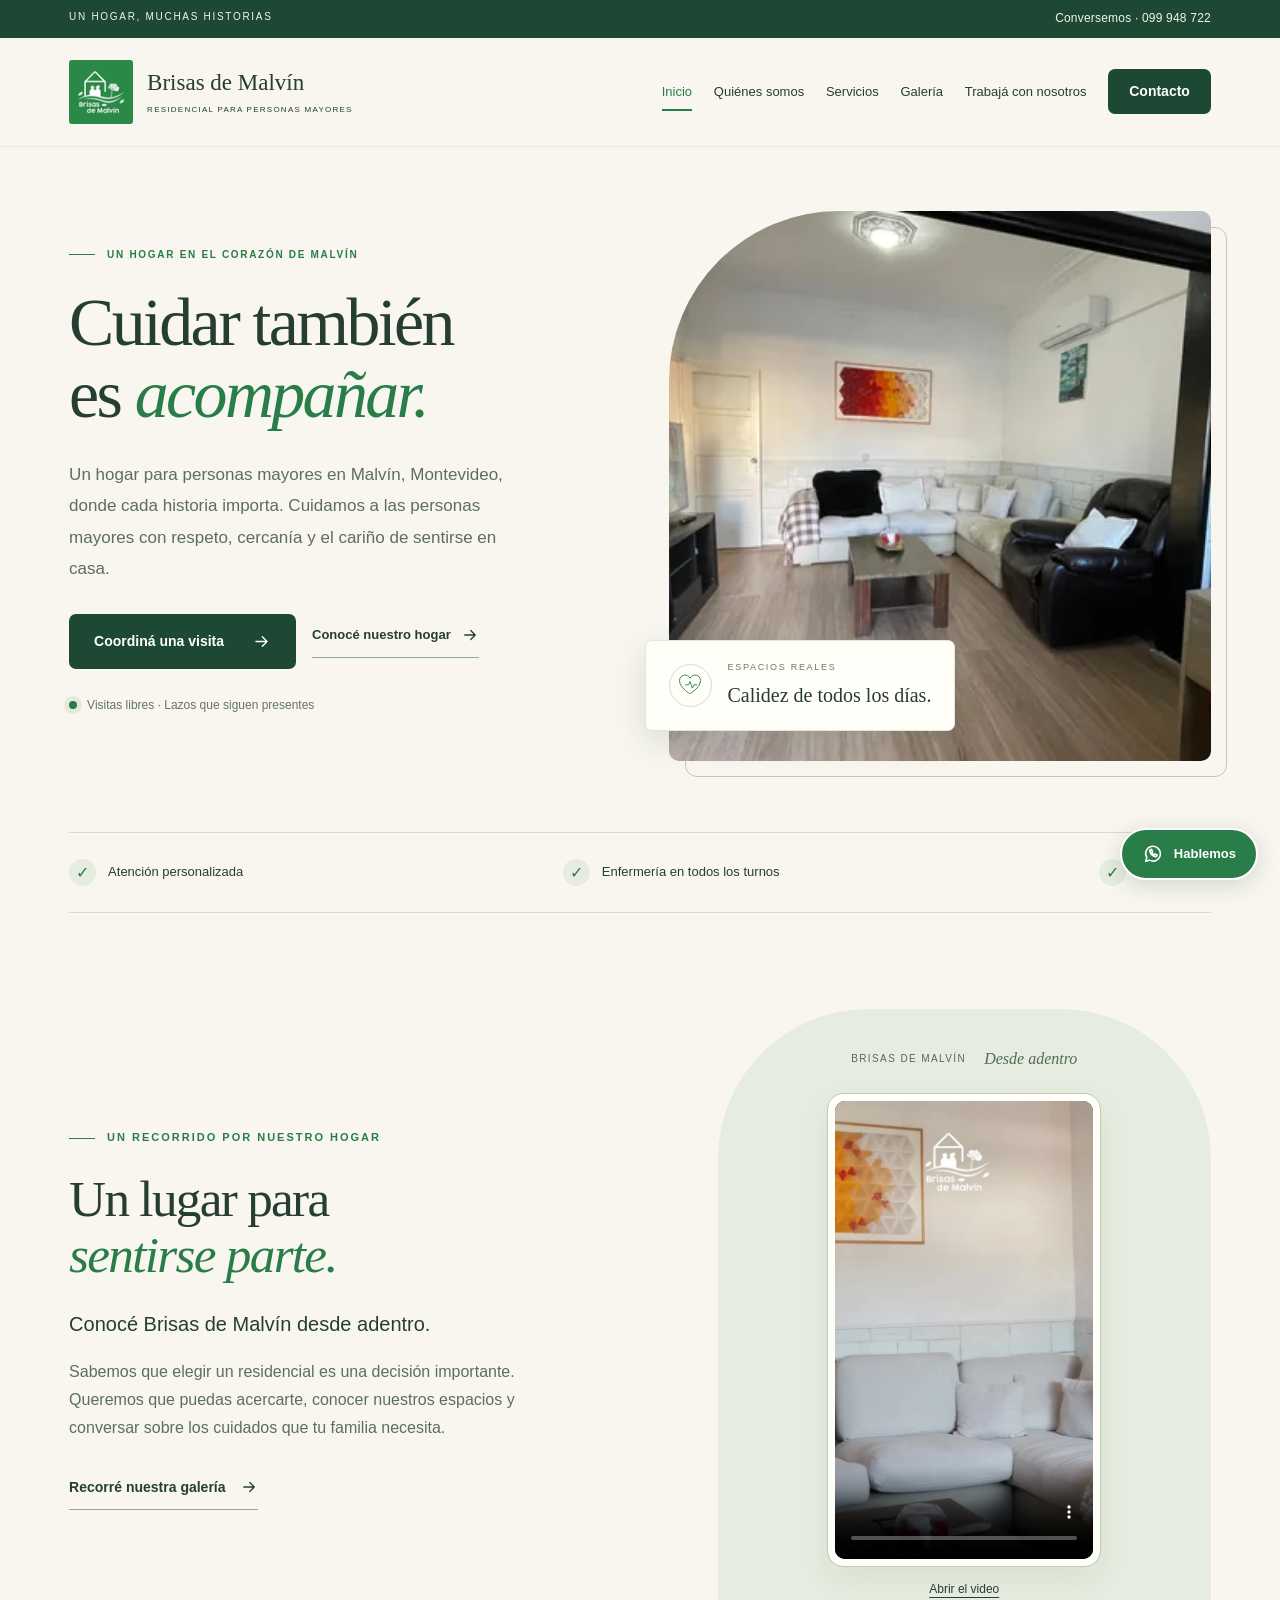
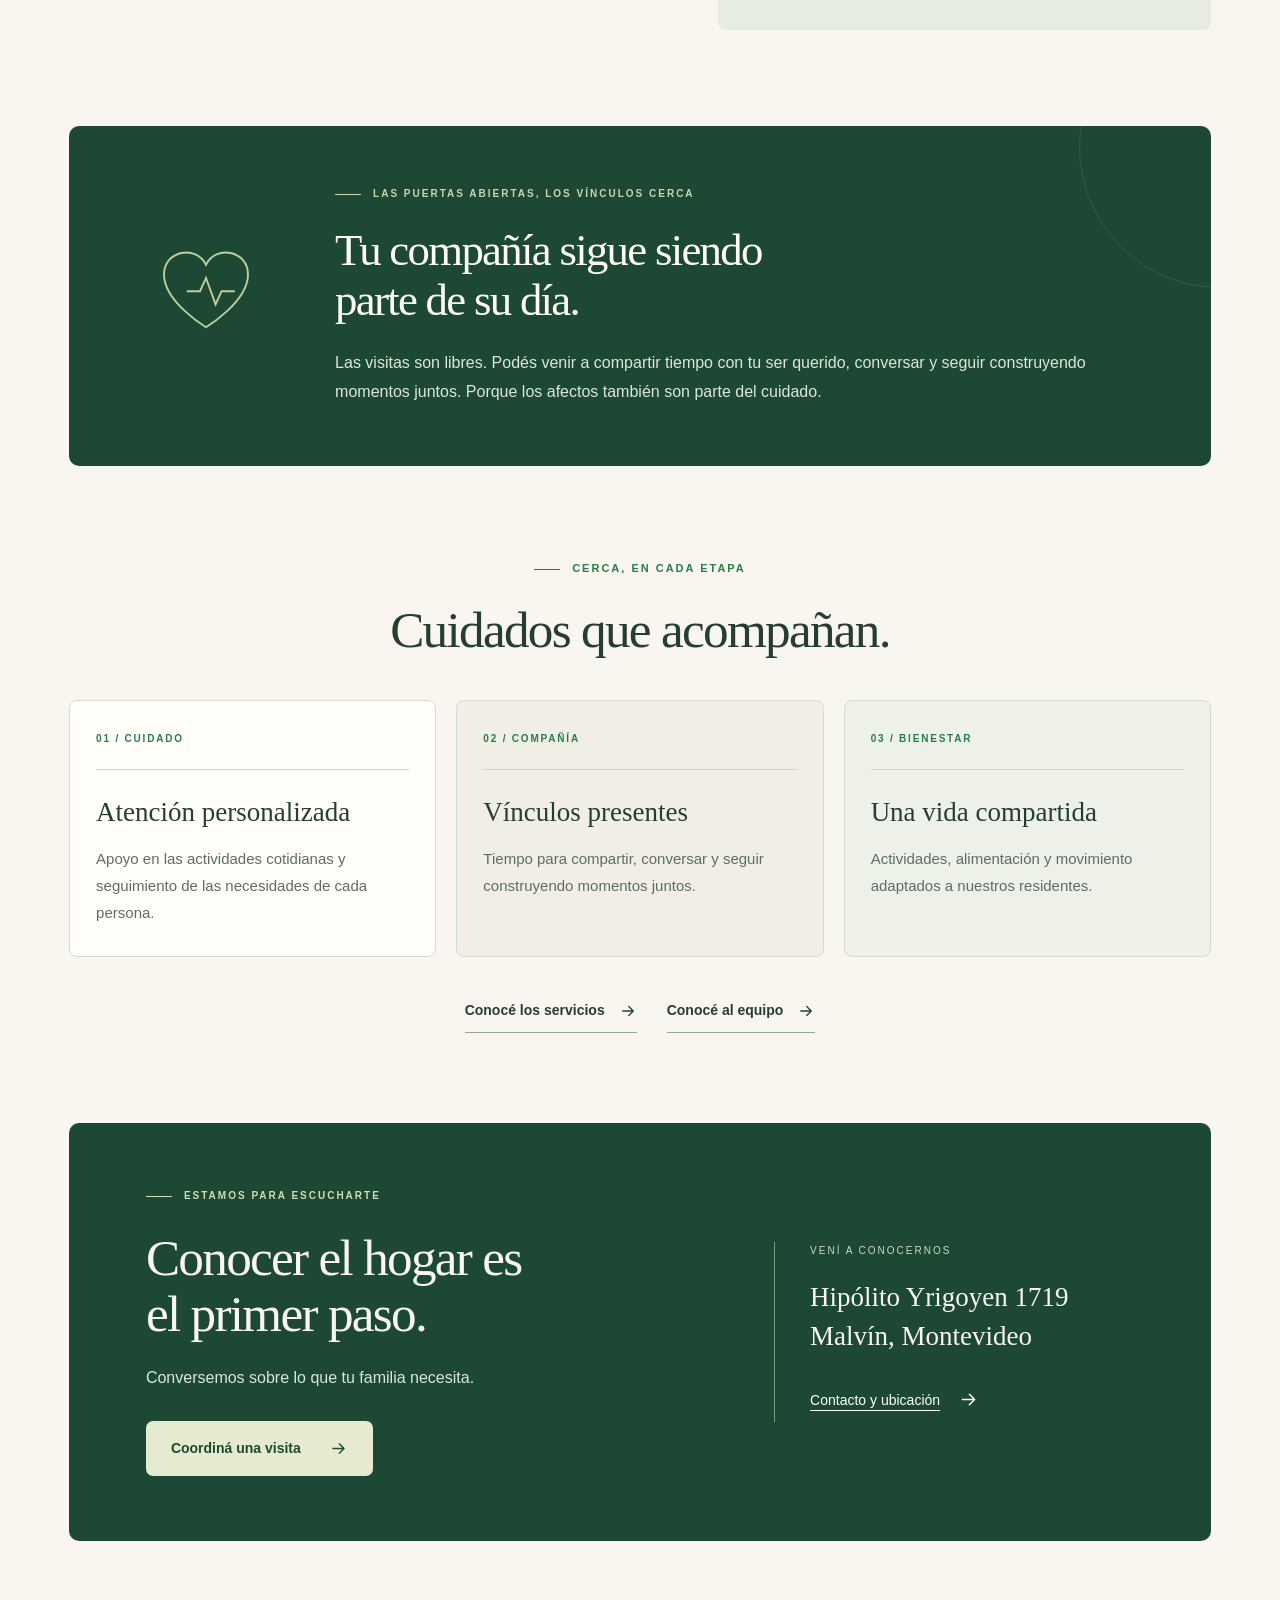
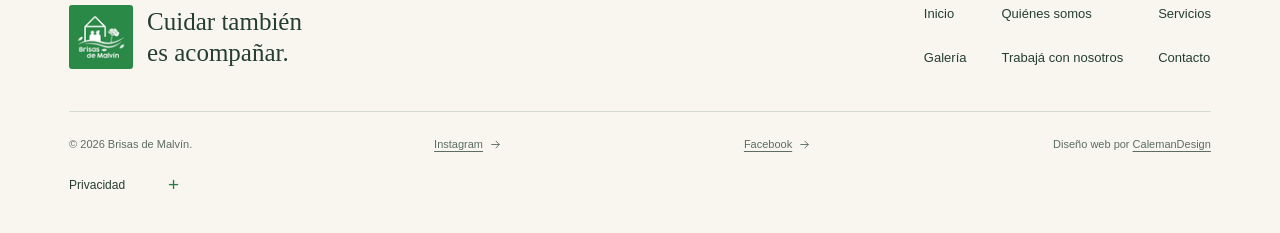
==== commit 8678829b: "Improve local SEO, responsive images and privacy information" ====
--- a/index.html
+++ b/index.html
@@ -3,15 +3,40 @@
 <head>
 <meta charset="utf-8">
 <meta name="viewport" content="width=device-width, initial-scale=1">
-<title>Un hogar para quienes más querés | Brisas de Malvín</title>
-<meta name="description" content="Un hogar para quienes más querés. Residencial para personas mayores en Malvín, Montevideo. Cuidados, compañía y visitas libres. Consultas: 099 948 722.">
+<title>Residencial para personas mayores en Malvín | Brisas de Malvín</title>
+<meta name="description" content="Residencial para personas mayores en Malvín, Montevideo. Cuidados personalizados, compañía y visitas libres. Conocé Brisas de Malvín y coordiná una visita.">
 <meta name="theme-color" content="#203f2e">
 <link rel="icon" href="favicon.png">
-<link rel="stylesheet" href="styles.css?v=7">
+<link rel="stylesheet" href="styles.css?v=8">
+<link rel="canonical" href="https://www.brisasdemalvin.com/">
+<script type="application/ld+json">
+{
+  "@context": "https://schema.org",
+  "@type": "LocalBusiness",
+  "@id": "https://www.brisasdemalvin.com/#residencial",
+  "name": "Brisas de Malvín",
+  "url": "https://www.brisasdemalvin.com/",
+  "description": "Residencial para personas mayores en Malvín, Montevideo.",
+  "telephone": "+59899948722",
+  "logo": "https://www.brisasdemalvin.com/foto-0.jpg",
+  "image": "https://www.brisasdemalvin.com/foto-4.jpg",
+  "address": {
+    "@type": "PostalAddress",
+    "streetAddress": "Hipólito Yrigoyen 1719",
+    "addressLocality": "Montevideo",
+    "addressRegion": "Montevideo",
+    "addressCountry": "UY"
+  },
+  "sameAs": [
+    "https://www.instagram.com/brisasdemalvin/",
+    "https://www.facebook.com/profile.php?id=61579556574214"
+  ]
+}
+</script>
 </head>
 <body class="page-index">
-<a class="skip" href="#contenido">Saltar al contenido</a><div class="topline"><span>UN HOGAR, MUCHAS HISTORIAS</span><a href="tel:+59899948722">Conversemos · 099 948 722</a></div><header class="site-header"><a class="brand" href="index.html" aria-label="Brisas de Malvín, inicio"><img src="foto-0.jpg" alt="Brisas de Malvín" width="68" height="68"><span>Brisas de Malvín<small>RESIDENCIAL PARA PERSONAS MAYORES</small></span></a><button class="menu" aria-controls="navegacion" aria-expanded="false"><span>Menú</span><span class="menu-lines" aria-hidden="true"></span></button><nav id="navegacion" aria-label="Principal"><a href="index.html" aria-current="page">Inicio</a><a href="nosotros.html">Quiénes somos</a><a href="servicios.html">Servicios</a><a href="galeria.html">Galería</a><a href="trabaja-con-nosotros.html">Trabajá con nosotros</a><a href="contacto.html" class="button small">Contacto</a></nav></header>
-<main id="contenido"><section class="hero" id="inicio"><div class="hero-copy"><p class="eyebrow">UN HOGAR EN EL CORAZÓN DE MALVÍN</p><h1>Cuidar también<br>es <em>acompañar.</em></h1><p class="lead">Un lugar donde cada historia importa. Cuidamos a las personas mayores con respeto, cercanía y el cariño de sentirse en casa.</p><div class="actions"><a class="button" href="https://wa.me/59899948722?text=Hola%2C%20quisiera%20coordinar%20una%20visita%20a%20Brisas%20de%20Malv%C3%ADn.">Coordiná una visita <svg class="icon arrow" viewBox="0 0 24 24" fill="none" aria-hidden="true"><path d="M5 12h14M13 6l6 6-6 6"/></svg></a><a class="textlink" href="nosotros.html">Conocé nuestro hogar<svg class="icon arrow" viewBox="0 0 24 24" fill="none" aria-hidden="true"><path d="M5 12h14M13 6l6 6-6 6"/></svg></a></div><div class="hero-note"><span class="dot" aria-hidden="true"></span> Visitas libres · Lazos que siguen presentes</div></div><div class="hero-photo"><img src="foto-4.jpg" alt="Sala de estar de Brisas de Malvín, con sillones y luz natural" fetchpriority="high" width="1500" height="1125"><div class="photo-label"><span class="photo-icon" aria-hidden="true"><svg viewBox="0 0 100 100" fill="none" aria-hidden="true"><path d="M50 76S15 55 15 32c0-20 27-25 35-8 8-17 35-12 35 8 0 23-35 44-35 44Z"/><path d="M34 46h11l5-11 8 22 5-11h11"/></svg></span><div><span>ESPACIOS REALES</span><strong>Calidez de todos los días.</strong></div></div></div></section><div class="ribbon"><span>Atención personalizada</span><span>Enfermería en todos los turnos</span><span>Visitas libres</span></div><section class="section video-feature"><div class="feature-copy"><p class="eyebrow">UN RECORRIDO POR NUESTRO HOGAR</p><h2>Un lugar para<br><em>sentirse parte.</em></h2><p class="intro">Conocé Brisas de Malvín desde adentro.</p><p>Sabemos que elegir un residencial es una decisión importante. Queremos que puedas acercarte, conocer nuestros espacios y conversar sobre los cuidados que tu familia necesita.</p><a class="textlink" href="galeria.html">Recorré nuestra galería<svg class="icon arrow" viewBox="0 0 24 24" fill="none" aria-hidden="true"><path d="M5 12h14M13 6l6 6-6 6"/></svg></a></div><div class="feature-media"><div class="media-caption"><span>BRISAS DE MALVÍN</span><span>Desde adentro</span></div><div class="video-frame"><video controls playsinline preload="none" poster="video-residencial.jpg" aria-label="Recorrido del residencial Brisas de Malvín"><source src="video-residencial.mp4" type="video/mp4">Tu navegador no reproduce este video.</video></div><a class="video-fallback" href="video-residencial.mp4">Abrir el video</a></div></section><section class="visits"><div class="visit-mark" aria-hidden="true"><svg viewBox="0 0 100 100" fill="none" aria-hidden="true"><path d="M50 76S15 55 15 32c0-20 27-25 35-8 8-17 35-12 35 8 0 23-35 44-35 44Z"/><path d="M34 46h11l5-11 8 22 5-11h11"/></svg></div><div><p class="eyebrow">LAS PUERTAS ABIERTAS, LOS VÍNCULOS CERCA</p><h2>Tu compañía sigue siendo<br>parte de su día.</h2><p>Las visitas son libres. Podés venir a compartir tiempo con tu ser querido, conversar y seguir construyendo momentos juntos. Porque los afectos también son parte del cuidado.</p></div></section><section class="section home-summary"><p class="eyebrow">CERCA, EN CADA ETAPA</p><h2>Cuidados que acompañan.</h2><div class="cards"><article><span class="number">01 / CUIDADO</span><h3>Atención personalizada</h3><p>Apoyo en las actividades cotidianas y seguimiento de las necesidades de cada persona.</p></article><article><span class="number">02 / COMPAÑÍA</span><h3>Vínculos presentes</h3><p>Tiempo para compartir, conversar y seguir construyendo momentos juntos.</p></article><article><span class="number">03 / BIENESTAR</span><h3>Una vida compartida</h3><p>Actividades, alimentación y movimiento adaptados a nuestros residentes.</p></article></div><div class="section-links"><a class="textlink" href="servicios.html">Conocé los servicios<svg class="icon arrow" viewBox="0 0 24 24" fill="none" aria-hidden="true"><path d="M5 12h14M13 6l6 6-6 6"/></svg></a><a class="textlink" href="nosotros.html">Conocé al equipo<svg class="icon arrow" viewBox="0 0 24 24" fill="none" aria-hidden="true"><path d="M5 12h14M13 6l6 6-6 6"/></svg></a></div></section><section class="contact"><div><p class="eyebrow">ESTAMOS PARA ESCUCHARTE</p><h2>Conocer el hogar es<br>el primer paso.</h2><p>Conversemos sobre lo que tu familia necesita.</p><a class="button light" href="https://wa.me/59899948722?text=Hola%2C%20quisiera%20coordinar%20una%20visita.">Coordiná una visita<svg class="icon arrow" viewBox="0 0 24 24" fill="none" aria-hidden="true"><path d="M5 12h14M13 6l6 6-6 6"/></svg></a></div><address><span>VENÍ A CONOCERNOS</span><p>Hipólito Yrigoyen 1719<br>Malvín, Montevideo</p><a href="contacto.html">Contacto y ubicación<svg class="icon arrow" viewBox="0 0 24 24" fill="none" aria-hidden="true"><path d="M5 12h14M13 6l6 6-6 6"/></svg></a></address></section></main>
-<footer><div class="footer-top"><a class="brand" href="index.html"><img src="foto-0.jpg" alt="Brisas de Malvín" width="64" height="64" loading="lazy"><span>Cuidar también<br>es acompañar.</span></a><div><a href="index.html">Inicio</a><a href="nosotros.html">Quiénes somos</a><a href="servicios.html">Servicios</a><a href="galeria.html">Galería</a><a href="trabaja-con-nosotros.html">Trabajá con nosotros</a><a href="contacto.html">Contacto</a></div></div><div class="footer-bottom"><span>© <span id="year">2026</span> Brisas de Malvín.</span><a href="https://www.instagram.com/brisasdemalvin/">Instagram<svg class="icon arrow" viewBox="0 0 24 24" fill="none" aria-hidden="true"><path d="M5 12h14M13 6l6 6-6 6"/></svg></a><a href="https://www.facebook.com/profile.php?id=61579556574214">Facebook<svg class="icon arrow" viewBox="0 0 24 24" fill="none" aria-hidden="true"><path d="M5 12h14M13 6l6 6-6 6"/></svg></a><span>Diseño web por <a href="https://www.calemandesign.com">CalemanDesign</a></span></div><details class="privacy-note"><summary>Privacidad</summary><p>Los datos y el currículum enviados en Trabajá con nosotros se utilizan para evaluar postulaciones laborales y se remiten a los correos de Brisas de Malvín y su equipo de gestión mediante FormSubmit, un proveedor externo. Para consultar sobre tus datos o solicitar su eliminación, escribí a brisasdemalvin@gmail.com. Las páginas informativas no incorporan analítica propia. GitHub Pages y los servicios externos de contacto pueden procesar datos técnicos de las visitas.</p></details></footer><a class="floating" href="https://wa.me/59899948722" aria-label="Consultar por WhatsApp"><svg class="icon" viewBox="0 0 24 24" fill="none" aria-hidden="true"><path d="M20 11.7a8 8 0 0 1-11.9 7L4 20l1.3-4.1A8 8 0 1 1 20 11.7Z"/><path d="M8.4 7.8c.3 4 3.1 6.8 7.1 7.1l1.1-1.9-2.6-1.1-.8 1.1a6.5 6.5 0 0 1-2.7-2.7l1.1-.8-1.1-2.6-2.1.9Z"/></svg><span>Hablemos</span></a><dialog id="lightbox" aria-label="Fotografía ampliada" aria-describedby="lightbox-caption"><button class="close" aria-label="Cerrar fotografía">Cerrar ×</button><img alt=""><p id="lightbox-caption"></p></dialog><script src="script.js"></script>
+<a class="skip" href="#contenido">Saltar al contenido</a><div class="topline"><span>UN HOGAR, MUCHAS HISTORIAS</span><a href="tel:+59899948722">Conversemos · 099 948 722</a></div><header class="site-header"><a class="brand" href="/" aria-label="Brisas de Malvín, inicio"><picture><source type="image/webp" srcset="assets/images/foto-0-68.webp 68w, assets/images/foto-0-136.webp 136w" sizes="(max-width: 370px) 46px, (max-width: 700px) 57px, (max-width: 1150px) 57px, 64px"><img src="foto-0.jpg" alt="Brisas de Malvín" width="68" height="68" decoding="async"></picture><span>Brisas de Malvín<small>RESIDENCIAL PARA PERSONAS MAYORES</small></span></a><button class="menu" aria-controls="navegacion" aria-expanded="false"><span>Menú</span><span class="menu-lines" aria-hidden="true"></span></button><nav id="navegacion" aria-label="Principal"><a href="/" aria-current="page">Inicio</a><a href="nosotros.html">Quiénes somos</a><a href="servicios.html">Servicios</a><a href="galeria.html">Galería</a><a href="trabaja-con-nosotros.html">Trabajá con nosotros</a><a href="contacto.html" class="button small">Contacto</a></nav></header>
+<main id="contenido"><section class="hero" id="inicio"><div class="hero-copy"><p class="eyebrow">UN HOGAR EN EL CORAZÓN DE MALVÍN</p><h1>Cuidar también<br>es <em>acompañar.</em></h1><p class="lead">Un hogar para personas mayores en Malvín, Montevideo, donde cada historia importa. Cuidamos a las personas mayores con respeto, cercanía y el cariño de sentirse en casa.</p><div class="actions"><a class="button" href="https://wa.me/59899948722?text=Hola%2C%20quisiera%20coordinar%20una%20visita%20a%20Brisas%20de%20Malv%C3%ADn.">Coordiná una visita <svg class="icon arrow" viewBox="0 0 24 24" fill="none" aria-hidden="true"><path d="M5 12h14M13 6l6 6-6 6"/></svg></a><a class="textlink" href="nosotros.html">Conocé nuestro hogar<svg class="icon arrow" viewBox="0 0 24 24" fill="none" aria-hidden="true"><path d="M5 12h14M13 6l6 6-6 6"/></svg></a></div><div class="hero-note"><span class="dot" aria-hidden="true"></span> Visitas libres · Lazos que siguen presentes</div></div><div class="hero-photo"><picture><source type="image/webp" srcset="assets/images/foto-4-480.webp 480w, assets/images/foto-4-800.webp 800w, assets/images/foto-4-1200.webp 1200w, assets/images/foto-4-1500.webp 1500w" sizes="(max-width: 700px) calc(100vw - 48px), (max-width: 1499px) 44vw, 630px"><img src="foto-4.jpg" alt="Sala de estar de Brisas de Malvín, con sillones y luz natural" fetchpriority="high" width="1500" height="1125" decoding="async"></picture><div class="photo-label"><span class="photo-icon" aria-hidden="true"><svg viewBox="0 0 100 100" fill="none" aria-hidden="true"><path d="M50 76S15 55 15 32c0-20 27-25 35-8 8-17 35-12 35 8 0 23-35 44-35 44Z"/><path d="M34 46h11l5-11 8 22 5-11h11"/></svg></span><div><span>ESPACIOS REALES</span><strong>Calidez de todos los días.</strong></div></div></div></section><div class="ribbon"><span>Atención personalizada</span><span>Enfermería en todos los turnos</span><span>Visitas libres</span></div><section class="section video-feature"><div class="feature-copy"><p class="eyebrow">UN RECORRIDO POR NUESTRO HOGAR</p><h2>Un lugar para<br><em>sentirse parte.</em></h2><p class="intro">Conocé Brisas de Malvín desde adentro.</p><p>Sabemos que elegir un residencial es una decisión importante. Queremos que puedas acercarte, conocer nuestros espacios y conversar sobre los cuidados que tu familia necesita.</p><a class="textlink" href="galeria.html">Recorré nuestra galería<svg class="icon arrow" viewBox="0 0 24 24" fill="none" aria-hidden="true"><path d="M5 12h14M13 6l6 6-6 6"/></svg></a></div><div class="feature-media"><div class="media-caption"><span>BRISAS DE MALVÍN</span><span>Desde adentro</span></div><div class="video-frame"><video controls playsinline preload="none" poster="video-residencial.jpg" aria-label="Recorrido del residencial Brisas de Malvín"><source src="video-residencial.mp4" type="video/mp4">Tu navegador no reproduce este video.</video></div><a class="video-fallback" href="video-residencial.mp4">Abrir el video</a></div></section><section class="visits"><div class="visit-mark" aria-hidden="true"><svg viewBox="0 0 100 100" fill="none" aria-hidden="true"><path d="M50 76S15 55 15 32c0-20 27-25 35-8 8-17 35-12 35 8 0 23-35 44-35 44Z"/><path d="M34 46h11l5-11 8 22 5-11h11"/></svg></div><div><p class="eyebrow">LAS PUERTAS ABIERTAS, LOS VÍNCULOS CERCA</p><h2>Tu compañía sigue siendo<br>parte de su día.</h2><p>Las visitas son libres. Podés venir a compartir tiempo con tu ser querido, conversar y seguir construyendo momentos juntos. Porque los afectos también son parte del cuidado.</p></div></section><section class="section home-summary"><p class="eyebrow">CERCA, EN CADA ETAPA</p><h2>Cuidados que acompañan.</h2><div class="cards"><article><span class="number">01 / CUIDADO</span><h3>Atención personalizada</h3><p>Apoyo en las actividades cotidianas y seguimiento de las necesidades de cada persona.</p></article><article><span class="number">02 / COMPAÑÍA</span><h3>Vínculos presentes</h3><p>Tiempo para compartir, conversar y seguir construyendo momentos juntos.</p></article><article><span class="number">03 / BIENESTAR</span><h3>Una vida compartida</h3><p>Actividades, alimentación y movimiento adaptados a nuestros residentes.</p></article></div><div class="section-links"><a class="textlink" href="servicios.html">Conocé los servicios<svg class="icon arrow" viewBox="0 0 24 24" fill="none" aria-hidden="true"><path d="M5 12h14M13 6l6 6-6 6"/></svg></a><a class="textlink" href="nosotros.html">Conocé al equipo<svg class="icon arrow" viewBox="0 0 24 24" fill="none" aria-hidden="true"><path d="M5 12h14M13 6l6 6-6 6"/></svg></a></div></section><section class="contact"><div><p class="eyebrow">ESTAMOS PARA ESCUCHARTE</p><h2>Conocer el hogar es<br>el primer paso.</h2><p>Conversemos sobre lo que tu familia necesita.</p><a class="button light" href="https://wa.me/59899948722?text=Hola%2C%20quisiera%20coordinar%20una%20visita.">Coordiná una visita<svg class="icon arrow" viewBox="0 0 24 24" fill="none" aria-hidden="true"><path d="M5 12h14M13 6l6 6-6 6"/></svg></a></div><address><span>VENÍ A CONOCERNOS</span><p>Hipólito Yrigoyen 1719<br>Malvín, Montevideo</p><a href="contacto.html">Contacto y ubicación<svg class="icon arrow" viewBox="0 0 24 24" fill="none" aria-hidden="true"><path d="M5 12h14M13 6l6 6-6 6"/></svg></a></address></section></main>
+<footer><div class="footer-top"><a class="brand" href="/"><picture><source type="image/webp" srcset="assets/images/foto-0-68.webp 68w, assets/images/foto-0-136.webp 136w" sizes="(max-width: 370px) 46px, (max-width: 700px) 57px, (max-width: 1150px) 57px, 64px"><img src="foto-0.jpg" alt="Brisas de Malvín" width="64" height="64" loading="lazy" decoding="async"></picture><span>Cuidar también<br>es acompañar.</span></a><div><a href="/">Inicio</a><a href="nosotros.html">Quiénes somos</a><a href="servicios.html">Servicios</a><a href="galeria.html">Galería</a><a href="trabaja-con-nosotros.html">Trabajá con nosotros</a><a href="contacto.html">Contacto</a></div></div><div class="footer-bottom"><span>© <span id="year">2026</span> Brisas de Malvín.</span><a href="https://www.instagram.com/brisasdemalvin/">Instagram<svg class="icon arrow" viewBox="0 0 24 24" fill="none" aria-hidden="true"><path d="M5 12h14M13 6l6 6-6 6"/></svg></a><a href="https://www.facebook.com/profile.php?id=61579556574214">Facebook<svg class="icon arrow" viewBox="0 0 24 24" fill="none" aria-hidden="true"><path d="M5 12h14M13 6l6 6-6 6"/></svg></a><span>Diseño web por <a href="https://www.calemandesign.com">CalemanDesign</a></span></div><details class="privacy-note"><summary>Privacidad</summary><p>Los datos y el currículum enviados en Trabajá con nosotros se utilizan para evaluar postulaciones laborales y se remiten a los correos de Brisas de Malvín y su equipo de gestión mediante FormSubmit, un proveedor externo. Para consultar sobre tus datos o solicitar su eliminación, escribí a brisasdemalvin@gmail.com. Las páginas informativas no incorporan analítica propia. GitHub Pages y los servicios externos de contacto pueden procesar datos técnicos de las visitas. <a href="privacidad.html">Leer información de privacidad.</a></p></details></footer><a class="floating" href="https://wa.me/59899948722" aria-label="Consultar por WhatsApp"><svg class="icon" viewBox="0 0 24 24" fill="none" aria-hidden="true"><path d="M20 11.7a8 8 0 0 1-11.9 7L4 20l1.3-4.1A8 8 0 1 1 20 11.7Z"/><path d="M8.4 7.8c.3 4 3.1 6.8 7.1 7.1l1.1-1.9-2.6-1.1-.8 1.1a6.5 6.5 0 0 1-2.7-2.7l1.1-.8-1.1-2.6-2.1.9Z"/></svg><span>Hablemos</span></a><dialog id="lightbox" aria-label="Fotografía ampliada" aria-describedby="lightbox-caption"><button class="close" aria-label="Cerrar fotografía">Cerrar ×</button><img alt=""><p id="lightbox-caption"></p></dialog><script src="script.js?v=8"></script>
 </body>
 </html>
--- a/styles.css
+++ b/styles.css
@@ -5,7 +5,7 @@
 /* Header and navigation */
 .topline{background:var(--forest);color:#f3f4e9;padding:8px var(--gutter);display:flex;justify-content:space-between;gap:20px;font-size:10px;line-height:1.8;letter-spacing:1.7px}.topline a{font-size:12px;letter-spacing:.2px}.site-header{min-height:109px;position:sticky;top:0;z-index:30;padding:20px var(--gutter);display:flex;align-items:center;justify-content:space-between;gap:24px;background:rgba(248,246,239,.97);border-bottom:1px solid #d3dccf70;backdrop-filter:blur(14px)}.brand{display:flex;align-items:center;gap:14px;line-height:1.2;flex:none}.brand img{width:64px;height:64px;object-fit:contain;border-radius:3px}.brand>span{font-family:var(--serif);font-size:23px;white-space:nowrap}.brand small{display:block;font-family:Arial,Helvetica,sans-serif;font-size:8px;font-weight:500;letter-spacing:1.25px;margin-top:9px}.site-header nav{display:flex;align-items:center;gap:clamp(15px,1.7vw,27px);font-size:13px;line-height:1.4}.site-header nav>a{position:relative;white-space:nowrap;min-height:44px;display:flex;align-items:center}.site-header nav>a:not(.button):after{content:'';position:absolute;bottom:3px;left:0;width:0;height:2px;background:var(--green);transition:width .2s}.site-header nav>a:not(.button):hover:after,.site-header nav>a[aria-current=page]:not(.button):after{width:100%}.site-header nav>a[aria-current=page]:not(.button){color:var(--green)}.site-header nav>.button[aria-current=page]{background:var(--green)}.menu{display:none;align-items:center;justify-content:center;gap:12px;min-height:44px;border:1px solid var(--line);border-radius:6px;padding:8px 12px;background:transparent;color:var(--forest);font-size:13px}.menu-lines{width:17px;height:10px;border-top:1.5px solid currentColor;border-bottom:1.5px solid currentColor;position:relative}.menu-lines:after{content:'';position:absolute;left:0;top:3px;width:17px;border-top:1.5px solid currentColor}.menu[aria-expanded=true] .menu-lines{border-bottom:0;transform:translateY(4px) rotate(45deg)}.menu[aria-expanded=true] .menu-lines:after{top:-1px;transform:rotate(90deg)}
 /* Homepage */
-.hero{max-width:1500px;margin:auto;display:grid;grid-template-columns:1fr 1fr;gap:5%;padding:58px var(--gutter) 64px;align-items:center;min-height:685px}.hero-copy{position:relative;padding:8px 0 18px;z-index:1}.hero .eyebrow{font-size:10px;letter-spacing:1.7px}.hero h1{font-size:clamp(54px,5.3vw,80px);letter-spacing:-2.6px;margin:0 0 27px;line-height:1.07}.hero h1 em{display:inline;white-space:nowrap}.hero .lead{max-width:455px;font-size:17px;line-height:1.85}.hero .actions{align-items:flex-start;gap:16px}.hero .textlink{font-size:13px;gap:10px}.hero-note{display:flex;align-items:center;gap:10px;font-size:12px;color:#657363;margin-top:25px}.dot{width:8px;height:8px;flex:none;border-radius:50%;background:var(--green);box-shadow:0 0 0 5px #e4eadc}.hero-photo{position:relative;height:550px;min-width:0}.hero-photo:before{content:'';position:absolute;inset:16px -16px -16px 16px;border:1px solid #bdc9b5;border-radius:170px 12px 12px 12px;z-index:-1}.hero-photo>img{height:100%;width:100%;object-fit:cover;object-position:47% center;border-radius:170px 10px 10px 10px}.photo-label{position:absolute;bottom:30px;left:-24px;display:flex;align-items:center;gap:16px;padding:19px 23px;background:var(--paper);box-shadow:0 10px 32px #1b3f2520;border:1px solid #e3e7d9;border-radius:7px;max-width:calc(100% + 15px)}.photo-label>div>span{display:block;font-size:9px;letter-spacing:1.7px;color:#6d7b65;margin-bottom:6px}.photo-label strong{font:20px/1.3 var(--serif);font-weight:400}.photo-icon{display:grid;place-items:center;border:1px solid var(--line);border-radius:50%;width:43px;height:43px;flex:none}.photo-icon svg{width:30px;height:30px;stroke:var(--green);stroke-width:3}.ribbon{margin:0 var(--gutter);padding:26px 0;border-top:1px solid var(--line);border-bottom:1px solid var(--line);display:flex;justify-content:space-between;gap:22px;font-size:13px}.ribbon span{display:flex;gap:12px;align-items:center}.ribbon span:before{content:'✓';color:var(--green);font-size:16px;width:27px;height:27px;background:var(--sage);border-radius:50%;display:grid;place-items:center}.video-feature{display:grid;grid-template-columns:1.06fr 1fr;gap:11%;align-items:center;max-width:1300px}.feature-copy{max-width:500px}.feature-copy h2{max-width:510px}.feature-copy .intro{margin-bottom:18px}.feature-copy>p:not(.eyebrow):not(.intro){font-size:16px}.feature-media{position:relative;display:flex;flex-direction:column;align-items:center;padding:36px 25px 21px;border-radius:150px 150px 8px 8px;background:var(--sage)}.media-caption{display:flex;align-items:center;gap:18px;font-size:10px;letter-spacing:1.4px;color:#536a55;margin-bottom:20px}.media-caption span+span{font-family:var(--serif);font-style:italic;letter-spacing:0;font-size:16px}.video-frame{width:100%;max-width:274px;padding:7px;border:1px solid #bfcbb5;background:var(--paper);border-radius:17px;box-shadow:0 12px 30px #1d493410}.video-frame video{display:block;width:100%;aspect-ratio:9/16;object-fit:contain;background:var(--forest);border-radius:10px}.video-fallback{display:block;text-align:center;text-decoration:underline;text-underline-offset:4px;font-size:12px;margin-top:12px;min-height:30px}.visits{margin:0 var(--gutter);background:var(--forest);color:var(--cream);border-radius:10px;padding:60px 6%;display:flex;align-items:center;gap:7%;position:relative;overflow:hidden}.visits:after{content:'';width:280px;height:280px;border:1px solid #78917640;border-radius:50%;position:absolute;right:-150px;top:-120px;pointer-events:none}.visits h2{color:#fffef3;font-size:clamp(35px,3.5vw,50px)}.visits .eyebrow{color:#c9d6ad;font-size:10px}.visits p:last-child{max-width:760px;color:#dce7d7;font-size:16px;line-height:1.8;margin:0}.visit-mark{width:120px;min-width:120px;color:#becd9d}.visit-mark svg{width:100%;stroke:currentColor;stroke-width:1.6}.home-summary{padding-top:94px;padding-bottom:90px}.home-summary>.eyebrow{justify-content:center}.home-summary>h2{text-align:center;margin-bottom:42px}.home-summary .cards{grid-template-columns:repeat(3,1fr)}.home-summary .section-links{justify-content:center}
+.hero{max-width:1500px;margin:auto;display:grid;grid-template-columns:1fr 1fr;gap:5%;padding:58px var(--gutter) 64px;align-items:center;min-height:685px}.hero-copy{position:relative;padding:8px 0 18px;z-index:1}.hero .eyebrow{font-size:10px;letter-spacing:1.7px}.hero h1{font-size:clamp(54px,5.3vw,80px);letter-spacing:-2.6px;margin:0 0 27px;line-height:1.07}.hero h1 em{display:inline;white-space:nowrap}.hero .lead{max-width:455px;font-size:17px;line-height:1.85}.hero .actions{align-items:flex-start;gap:16px}.hero .textlink{font-size:13px;gap:10px}.hero-note{display:flex;align-items:center;gap:10px;font-size:12px;color:#657363;margin-top:25px}.dot{width:8px;height:8px;flex:none;border-radius:50%;background:var(--green);box-shadow:0 0 0 5px #e4eadc}.hero-photo{position:relative;height:550px;min-width:0}.hero-photo:before{content:'';position:absolute;inset:16px -16px -16px 16px;border:1px solid #bdc9b5;border-radius:170px 12px 12px 12px;z-index:-1}.hero-photo img{height:100%;width:100%;object-fit:cover;object-position:47% center;border-radius:170px 10px 10px 10px}.photo-label{position:absolute;bottom:30px;left:-24px;display:flex;align-items:center;gap:16px;padding:19px 23px;background:var(--paper);box-shadow:0 10px 32px #1b3f2520;border:1px solid #e3e7d9;border-radius:7px;max-width:calc(100% + 15px)}.photo-label>div>span{display:block;font-size:9px;letter-spacing:1.7px;color:#6d7b65;margin-bottom:6px}.photo-label strong{font:20px/1.3 var(--serif);font-weight:400}.photo-icon{display:grid;place-items:center;border:1px solid var(--line);border-radius:50%;width:43px;height:43px;flex:none}.photo-icon svg{width:30px;height:30px;stroke:var(--green);stroke-width:3}.ribbon{margin:0 var(--gutter);padding:26px 0;border-top:1px solid var(--line);border-bottom:1px solid var(--line);display:flex;justify-content:space-between;gap:22px;font-size:13px}.ribbon span{display:flex;gap:12px;align-items:center}.ribbon span:before{content:'✓';color:var(--green);font-size:16px;width:27px;height:27px;background:var(--sage);border-radius:50%;display:grid;place-items:center}.video-feature{display:grid;grid-template-columns:1.06fr 1fr;gap:11%;align-items:center;max-width:1300px}.feature-copy{max-width:500px}.feature-copy h2{max-width:510px}.feature-copy .intro{margin-bottom:18px}.feature-copy>p:not(.eyebrow):not(.intro){font-size:16px}.feature-media{position:relative;display:flex;flex-direction:column;align-items:center;padding:36px 25px 21px;border-radius:150px 150px 8px 8px;background:var(--sage)}.media-caption{display:flex;align-items:center;gap:18px;font-size:10px;letter-spacing:1.4px;color:#536a55;margin-bottom:20px}.media-caption span+span{font-family:var(--serif);font-style:italic;letter-spacing:0;font-size:16px}.video-frame{width:100%;max-width:274px;padding:7px;border:1px solid #bfcbb5;background:var(--paper);border-radius:17px;box-shadow:0 12px 30px #1d493410}.video-frame video{display:block;width:100%;aspect-ratio:9/16;object-fit:contain;background:var(--forest);border-radius:10px}.video-fallback{display:block;text-align:center;text-decoration:underline;text-underline-offset:4px;font-size:12px;margin-top:12px;min-height:30px}.visits{margin:0 var(--gutter);background:var(--forest);color:var(--cream);border-radius:10px;padding:60px 6%;display:flex;align-items:center;gap:7%;position:relative;overflow:hidden}.visits:after{content:'';width:280px;height:280px;border:1px solid #78917640;border-radius:50%;position:absolute;right:-150px;top:-120px;pointer-events:none}.visits h2{color:#fffef3;font-size:clamp(35px,3.5vw,50px)}.visits .eyebrow{color:#c9d6ad;font-size:10px}.visits p:last-child{max-width:760px;color:#dce7d7;font-size:16px;line-height:1.8;margin:0}.visit-mark{width:120px;min-width:120px;color:#becd9d}.visit-mark svg{width:100%;stroke:currentColor;stroke-width:1.6}.home-summary{padding-top:94px;padding-bottom:90px}.home-summary>.eyebrow{justify-content:center}.home-summary>h2{text-align:center;margin-bottom:42px}.home-summary .cards{grid-template-columns:repeat(3,1fr)}.home-summary .section-links{justify-content:center}
 /* Cards and secondary pages */
 .cards{display:grid;grid-template-columns:repeat(4,1fr);gap:20px}.cards article{padding:29px 26px 30px;background:var(--paper);border:1px solid var(--line);border-radius:8px;transition:transform .2s,box-shadow .2s}.cards article:hover{transform:translateY(-4px);box-shadow:0 12px 28px #244e3410}.cards article:nth-child(2){background:#f1efe5}.cards article:nth-child(3){background:#edf1e8}.cards article:nth-child(4){background:#f0ece3}.number{display:block;padding-bottom:21px;margin-bottom:26px;border-bottom:1px solid #cdd7c3;font-size:10px;letter-spacing:1.8px;color:var(--green);font-weight:600}.cards h3{font-size:27px;margin-bottom:17px}.cards p{font-size:15px;line-height:1.8;margin:0}.page-intro{display:grid;grid-template-columns:1.4fr .8fr;gap:6%;align-items:center;max-width:1500px;margin:auto;padding:52px var(--gutter) 58px}.page-intro h1{font-size:clamp(49px,5vw,72px);margin-bottom:25px}.page-intro-copy>p:last-child{font-size:18px;max-width:620px;margin:0}.page-intro-photo{height:322px;position:relative}.page-intro-photo:after{content:'';position:absolute;inset:10px -10px -10px 10px;border:1px solid #bdc9b5;border-radius:115px 8px 8px 8px;z-index:-1}.page-intro-photo img{height:100%;width:100%;object-fit:cover;border-radius:115px 8px 8px 8px}.page-contacto .page-intro-photo img{object-position:center 48%}.page-intro+.section{border-top:1px solid var(--line)}.stays{background:var(--sage);margin:0 var(--gutter);max-width:none;border-radius:10px;padding:58px 5%}.stays .intro{max-width:780px}.stay-grid{display:grid;grid-template-columns:repeat(4,1fr);gap:30px;margin:42px 0 27px}.stay-grid article{border-top:1px solid #adc1a3;padding-top:24px}.stay-grid h3{font-size:26px}.stay-grid p{font-size:15px;margin:0}.split{display:grid;grid-template-columns:1fr 1fr;gap:9%;align-items:center}.split>div>p:last-child{margin-bottom:0}.values{display:grid;grid-template-columns:repeat(3,1fr);gap:24px;margin-top:36px}.values article{padding:28px;background:#fbfcf5;border-radius:7px;border:1px solid #d2ddc8}.values h3{margin:0 0 14px}.values p{font-size:15px;margin:0}.people{display:grid;grid-template-columns:1fr 1fr;gap:46px;max-width:1070px;margin:auto}.person{display:flex;flex-direction:column;align-items:center;min-width:0;padding:38px 35px;background:var(--paper);border:1px solid var(--line);border-radius:9px}.person .video-frame{max-width:268px}.person .eyebrow{align-self:flex-start;margin-top:28px;margin-bottom:15px;font-size:10px;letter-spacing:1.4px}.person h2{font-size:33px;letter-spacing:-.7px;align-self:flex-start;margin-bottom:18px}.person>p:last-child{font-size:15px;margin:0}.gallery{display:grid;grid-template-columns:1.2fr 1fr;gap:24px}.gallery-item{padding:0;background:var(--paper);border:1px solid var(--line);border-radius:8px;overflow:hidden;text-align:left;color:var(--ink);transition:box-shadow .2s}.gallery-item img{width:100%;height:340px;object-fit:cover;transition:transform .4s}.gallery-item:hover{box-shadow:0 12px 35px #1b3f2515}.gallery-item:hover img{transform:scale(1.025)}.gallery-item span{display:flex;align-items:center;justify-content:space-between;padding:20px 24px;font:26px/1.3 var(--serif);position:relative;background:var(--paper)}.gallery-item .icon{width:23px;height:23px;color:var(--green)}.gallery-item:nth-child(4) img{object-position:center 45%}.questions{max-width:1000px;padding-top:88px;padding-bottom:90px}.questions>.eyebrow{justify-content:center}.questions>h2{text-align:center;margin-bottom:38px}details{border-bottom:1px solid var(--line);padding:20px 0}summary{position:relative;cursor:pointer;list-style:none;font-weight:500;padding:6px 40px 6px 0;line-height:1.6}summary::-webkit-details-marker{display:none}summary:after{content:'+';position:absolute;right:7px;top:0;font-size:26px;color:var(--green);font-weight:400}details[open]>summary:after{content:'−'}details>p{font-size:15px;max-width:720px;margin:16px 0 5px}
 /* Contact panel */
@@ -17,8 +17,14 @@
 /* Tablet */
 @media(min-width:1500px){.ribbon,.visits,.stays,.contact{max-width:1324px;margin-left:auto;margin-right:auto}}
 @media(max-width:1150px){.site-header{gap:18px}.brand>span{font-size:20px}.brand img{width:57px;height:57px}.brand small{font-size:7px}.site-header nav{gap:15px;font-size:12px}.button.small{padding:11px 16px}.hero{gap:5%;min-height:620px;padding-top:45px;padding-bottom:52px}.hero h1{font-size:61px}.hero .lead{font-size:16px}.hero-photo{height:510px}.hero .actions{flex-direction:column;gap:12px}.photo-label{left:-15px;padding:16px}.photo-label strong{font-size:18px}.photo-icon{width:38px;height:38px}.cards{grid-template-columns:repeat(2,1fr)}.home-summary .cards{gap:16px}.home-summary .cards article{padding:26px 22px}.home-summary .cards h3{font-size:25px}.page-intro{grid-template-columns:1.4fr .9fr}.page-intro h1{font-size:58px}.people{gap:28px}.person{padding:30px 25px}.footer-top>div{gap:10px 24px}}
-@media(max-width:1020px){.menu{display:flex}.site-header{min-height:88px;padding-top:14px;padding-bottom:14px}.site-header nav{display:none;position:absolute;top:100%;left:0;right:0;max-height:calc(100dvh - 90px);overflow:auto;padding:18px var(--gutter) 25px;background:var(--cream);border-bottom:1px solid var(--line);box-shadow:0 16px 25px #193c2515}.site-header nav.open{display:flex;align-items:stretch;flex-direction:column;gap:6px;font-size:15px}.site-header nav>a{min-height:46px}.site-header nav>a:not(.button):after{display:none}.site-header nav>a[aria-current=page]:not(.button){font-weight:600}.site-header nav>.button{margin-top:10px}.hero h1{font-size:55px}.hero .eyebrow{font-size:9px;letter-spacing:1.25px}.hero-note{font-size:11px;line-height:1.6}.hero-photo{height:490px}.hero-photo>img,.hero-photo:before{border-top-left-radius:140px}.photo-label{left:-10px;bottom:22px}.photo-label strong{font-size:17px}.photo-label>div>span{font-size:8px}.photo-icon{display:none}.video-feature{gap:8%}.visits{padding:48px 6%;gap:6%}.visit-mark{width:85px;min-width:85px}.visits h2{font-size:39px}.home-summary .cards{grid-template-columns:1fr}.home-summary .cards article{display:grid;grid-template-columns:.9fr 1.5fr;gap:0 26px;padding:28px}.home-summary .number{grid-column:1/-1;margin-bottom:20px;padding-bottom:16px}.home-summary .cards h3{margin:0}.page-intro h1{font-size:49px}.page-intro-photo{height:290px}.page-intro-copy>p:last-child{font-size:16px}.stay-grid{grid-template-columns:1fr 1fr}.contact{gap:7%;padding:50px 5%}.contact address{padding-left:25px}.contact address p{font-size:24px}.contact h2{font-size:43px}.gallery-item img{height:280px}.application-layout{grid-template-columns:.75fr 1.2fr;gap:5%}.application-form{padding:27px}.form-grid{grid-template-columns:1fr}.application-intro h2{font-size:35px}.footer-top>div{grid-template-columns:repeat(2,auto)}.footer-bottom{justify-content:flex-start;padding-right:95px}}
+@media(max-width:1020px){.menu{display:flex}.site-header{min-height:88px;padding-top:14px;padding-bottom:14px}.site-header nav{display:none;position:absolute;top:100%;left:0;right:0;max-height:calc(100dvh - 90px);overflow:auto;padding:18px var(--gutter) 25px;background:var(--cream);border-bottom:1px solid var(--line);box-shadow:0 16px 25px #193c2515}.site-header nav.open{display:flex;align-items:stretch;flex-direction:column;gap:6px;font-size:15px}.site-header nav>a{min-height:46px}.site-header nav>a:not(.button):after{display:none}.site-header nav>a[aria-current=page]:not(.button){font-weight:600}.site-header nav>.button{margin-top:10px}.hero h1{font-size:55px}.hero .eyebrow{font-size:9px;letter-spacing:1.25px}.hero-note{font-size:11px;line-height:1.6}.hero-photo{height:490px}.hero-photo img,.hero-photo:before{border-top-left-radius:140px}.photo-label{left:-10px;bottom:22px}.photo-label strong{font-size:17px}.photo-label>div>span{font-size:8px}.photo-icon{display:none}.video-feature{gap:8%}.visits{padding:48px 6%;gap:6%}.visit-mark{width:85px;min-width:85px}.visits h2{font-size:39px}.home-summary .cards{grid-template-columns:1fr}.home-summary .cards article{display:grid;grid-template-columns:.9fr 1.5fr;gap:0 26px;padding:28px}.home-summary .number{grid-column:1/-1;margin-bottom:20px;padding-bottom:16px}.home-summary .cards h3{margin:0}.page-intro h1{font-size:49px}.page-intro-photo{height:290px}.page-intro-copy>p:last-child{font-size:16px}.stay-grid{grid-template-columns:1fr 1fr}.contact{gap:7%;padding:50px 5%}.contact address{padding-left:25px}.contact address p{font-size:24px}.contact h2{font-size:43px}.gallery-item img{height:280px}.application-layout{grid-template-columns:.75fr 1.2fr;gap:5%}.application-form{padding:27px}.form-grid{grid-template-columns:1fr}.application-intro h2{font-size:35px}.footer-top>div{grid-template-columns:repeat(2,auto)}.footer-bottom{justify-content:flex-start;padding-right:95px}}
 /* Phones */
-@media(max-width:700px){:root{--gutter:24px}html{scroll-padding-top:88px}.topline{padding:7px 20px;font-size:8px;letter-spacing:.9px;gap:8px}.topline a{font-size:10px;letter-spacing:0}.site-header{padding:13px 20px;min-height:83px;gap:10px}.brand{gap:11px}.brand img{width:51px;height:51px}.brand>span{font-size:19px}.brand small{font-size:6.5px;letter-spacing:.75px;margin-top:7px}.menu{padding:9px 10px;gap:8px;font-size:11px}.hero{display:flex;flex-direction:column;align-items:stretch;gap:26px;min-height:0;padding:38px var(--gutter) 38px}.hero-copy{padding:0}.hero .eyebrow{font-size:9px;letter-spacing:1.35px;margin-bottom:20px;gap:9px}.hero .eyebrow:before{width:19px}.hero h1{font-size:clamp(44px,10.9vw,65px);line-height:1.08;letter-spacing:-1.7px;margin-bottom:21px}.hero h1 em{display:inline;white-space:normal}.hero .lead{font-size:16px;line-height:1.8;max-width:none;margin-bottom:0}.hero .actions{flex-direction:row;align-items:center;gap:12px 20px;margin:25px 0 23px}.hero .button{font-size:13px;min-height:51px;padding:14px 19px;gap:22px}.hero .textlink{font-size:12px;min-height:38px}.hero-note{font-size:11px;margin-top:0}.hero-photo{height:340px;width:100%;margin-top:8px}.hero-photo>img{border-radius:100px 7px 7px 7px;object-position:center center}.hero-photo:before{inset:10px -8px -10px 10px;border-radius:100px 7px 7px 7px}.photo-label{bottom:20px;left:-9px;gap:13px;padding:14px 18px;max-width:100%}.photo-icon{display:grid;width:35px;height:35px}.photo-icon svg{width:25px;height:25px}.photo-label strong{font-size:18px}.photo-label>div>span{font-size:8px}.ribbon{padding:22px 0;display:grid;gap:13px;font-size:13px}.ribbon span{gap:12px}.ribbon span:before{width:24px;height:24px;font-size:14px}.section{padding:60px var(--gutter)}.eyebrow{font-size:9px;letter-spacing:1.6px;gap:10px;margin-bottom:20px}.eyebrow:before{width:22px}h2{font-size:39px;letter-spacing:-1.1px}.intro{font-size:19px}.video-feature{display:grid;grid-template-columns:1fr;gap:32px}.feature-copy h2{font-size:43px}.feature-copy>p:not(.eyebrow):not(.intro){font-size:15px}.feature-media{padding:30px 18px 20px;border-radius:125px 125px 8px 8px;max-width:410px;justify-self:center;width:100%}.video-frame{max-width:252px}.media-caption{font-size:9px;gap:12px}.media-caption span+span{font-size:15px}.visits{padding:33px 27px;display:block;border-radius:8px}.visit-mark{width:55px;min-width:55px;margin-bottom:22px}.visits .eyebrow{font-size:8px;line-height:1.8;letter-spacing:1.4px;max-width:285px;align-items:flex-start}.visits .eyebrow:before{margin-top:8px}.visits h2{font-size:34px}.visits p:last-child{font-size:15px;line-height:1.8}.home-summary{padding-top:59px;padding-bottom:61px}.home-summary>.eyebrow{justify-content:flex-start}.home-summary>h2{text-align:left;font-size:39px;margin-bottom:30px}.home-summary .cards{gap:15px}.home-summary .cards article{display:block;padding:25px}.home-summary .cards h3{font-size:29px;margin-bottom:15px}.home-summary .number{margin-bottom:20px}.home-summary .section-links{justify-content:flex-start;gap:15px 28px;margin-top:25px}.cards{grid-template-columns:1fr;gap:16px}.cards article{padding:27px 25px}.cards h3{font-size:29px}.cards p{font-size:15px}.number{font-size:10px;padding-bottom:18px;margin-bottom:22px}.section-heading{display:block;margin-bottom:30px}.section-heading>p{max-width:none;margin-top:22px;font-size:14px}.section-heading h2{font-size:39px}.page-intro{display:grid;grid-template-columns:1fr;gap:29px;padding:36px var(--gutter) 44px}.page-intro h1{font-size:clamp(41px,10vw,54px);letter-spacing:-1.5px;margin-bottom:22px}.page-intro-copy>p:last-child{font-size:16px;line-height:1.8}.page-intro-photo{height:225px;max-width:none}.page-intro-photo img,.page-intro-photo:after{border-top-left-radius:95px}.page-intro-photo:after{inset:8px -8px -8px 8px}.page-contacto .page-intro-photo img{object-position:center 42%}.stays{padding:38px 26px}.stays h2{font-size:35px}.stays .intro{font-size:17px}.stay-grid{gap:25px 22px;margin:30px 0}.stay-grid h3{font-size:24px;margin-bottom:16px}.stay-grid p{font-size:14px}.stays>.textlink{font-size:13px}.split{grid-template-columns:1fr;gap:15px}.split h2{font-size:39px;margin-bottom:15px}.values{grid-template-columns:1fr;gap:15px;margin-top:26px}.values article{padding:25px}.values h3{font-size:27px}.people{grid-template-columns:1fr;gap:24px}.person{padding:28px 24px}.person h2{font-size:33px}.person .video-frame{max-width:254px}.person .eyebrow{font-size:9px;letter-spacing:1.25px}.gallery{grid-template-columns:1fr;gap:21px}.gallery-item img{height:265px}.gallery-item span{padding:18px 21px;font-size:25px}.questions>.eyebrow{justify-content:flex-start}.questions>h2{text-align:left;font-size:38px;margin-bottom:26px}.questions details{padding:17px 0}.questions summary{font-size:16px}.questions details p{font-size:15px}.contact{grid-template-columns:1fr;padding:38px 27px;gap:34px;border-radius:8px}.contact h2{font-size:38px}.contact p{font-size:15px}.contact .eyebrow{font-size:9px;letter-spacing:1.3px}.contact .button{gap:18px;font-size:13px;padding:14px 20px}.contact address{padding:26px 0 0;border-left:0;border-top:1px solid #789073}.contact address p{font-size:27px;line-height:1.5;margin-bottom:18px}.contact address>span{font-size:10px;letter-spacing:1.7px}.contact address a{font-size:14px}.contact-main{margin-top:0}footer{padding:42px var(--gutter) 84px}.footer-top{flex-direction:column;align-items:flex-start;gap:30px}.footer-top .brand img{width:57px;height:57px}.footer-top .brand>span{font-size:25px}.footer-top>div{grid-template-columns:1fr 1fr;gap:9px 24px;width:100%;font-size:13px}.footer-top>div>a{min-height:37px}.footer-bottom{padding-right:0;gap:17px 21px;margin-top:27px;font-size:11px}.footer-bottom>span:first-child,.footer-bottom>span:last-child{width:100%}.floating{bottom:13px;right:13px;min-height:48px;padding:10px 16px;font-size:12px}.floating .icon{width:20px;height:20px}.privacy-note{padding-top:20px}.privacy-note p{font-size:12px}.application-layout{grid-template-columns:1fr;gap:35px;padding-top:42px}.application-intro h2{font-size:37px}.application-intro .textlink{font-size:13px}.application-form{padding:27px 20px}.application-form h2{font-size:31px}.form-grid{gap:20px}.field input[type=file]{padding:12px;font-size:12px}.application-form .button{width:100%;font-size:13px;gap:16px}.application-thanks h1{font-size:45px}.application-thanks{padding-top:56px;min-height:55vh}dialog{padding:15px;max-width:95vw}dialog img{max-height:72vh}dialog p{font-size:13px}.close{margin-bottom:12px}}
+@media(max-width:700px){:root{--gutter:24px}html{scroll-padding-top:88px}.topline{padding:7px 20px;font-size:8px;letter-spacing:.9px;gap:8px}.topline a{font-size:10px;letter-spacing:0}.site-header{padding:13px 20px;min-height:83px;gap:10px}.brand{gap:11px}.brand img{width:51px;height:51px}.brand>span{font-size:19px}.brand small{font-size:6.5px;letter-spacing:.75px;margin-top:7px}.menu{padding:9px 10px;gap:8px;font-size:11px}.hero{display:flex;flex-direction:column;align-items:stretch;gap:26px;min-height:0;padding:38px var(--gutter) 38px}.hero-copy{padding:0}.hero .eyebrow{font-size:9px;letter-spacing:1.35px;margin-bottom:20px;gap:9px}.hero .eyebrow:before{width:19px}.hero h1{font-size:clamp(44px,10.9vw,65px);line-height:1.08;letter-spacing:-1.7px;margin-bottom:21px}.hero h1 em{display:inline;white-space:normal}.hero .lead{font-size:16px;line-height:1.8;max-width:none;margin-bottom:0}.hero .actions{flex-direction:row;align-items:center;gap:12px 20px;margin:25px 0 23px}.hero .button{font-size:13px;min-height:51px;padding:14px 19px;gap:22px}.hero .textlink{font-size:12px;min-height:38px}.hero-note{font-size:11px;margin-top:0}.hero-photo{height:340px;width:100%;margin-top:8px}.hero-photo img{border-radius:100px 7px 7px 7px;object-position:center center}.hero-photo:before{inset:10px -8px -10px 10px;border-radius:100px 7px 7px 7px}.photo-label{bottom:20px;left:-9px;gap:13px;padding:14px 18px;max-width:100%}.photo-icon{display:grid;width:35px;height:35px}.photo-icon svg{width:25px;height:25px}.photo-label strong{font-size:18px}.photo-label>div>span{font-size:8px}.ribbon{padding:22px 0;display:grid;gap:13px;font-size:13px}.ribbon span{gap:12px}.ribbon span:before{width:24px;height:24px;font-size:14px}.section{padding:60px var(--gutter)}.eyebrow{font-size:9px;letter-spacing:1.6px;gap:10px;margin-bottom:20px}.eyebrow:before{width:22px}h2{font-size:39px;letter-spacing:-1.1px}.intro{font-size:19px}.video-feature{display:grid;grid-template-columns:1fr;gap:32px}.feature-copy h2{font-size:43px}.feature-copy>p:not(.eyebrow):not(.intro){font-size:15px}.feature-media{padding:30px 18px 20px;border-radius:125px 125px 8px 8px;max-width:410px;justify-self:center;width:100%}.video-frame{max-width:252px}.media-caption{font-size:9px;gap:12px}.media-caption span+span{font-size:15px}.visits{padding:33px 27px;display:block;border-radius:8px}.visit-mark{width:55px;min-width:55px;margin-bottom:22px}.visits .eyebrow{font-size:8px;line-height:1.8;letter-spacing:1.4px;max-width:285px;align-items:flex-start}.visits .eyebrow:before{margin-top:8px}.visits h2{font-size:34px}.visits p:last-child{font-size:15px;line-height:1.8}.home-summary{padding-top:59px;padding-bottom:61px}.home-summary>.eyebrow{justify-content:flex-start}.home-summary>h2{text-align:left;font-size:39px;margin-bottom:30px}.home-summary .cards{gap:15px}.home-summary .cards article{display:block;padding:25px}.home-summary .cards h3{font-size:29px;margin-bottom:15px}.home-summary .number{margin-bottom:20px}.home-summary .section-links{justify-content:flex-start;gap:15px 28px;margin-top:25px}.cards{grid-template-columns:1fr;gap:16px}.cards article{padding:27px 25px}.cards h3{font-size:29px}.cards p{font-size:15px}.number{font-size:10px;padding-bottom:18px;margin-bottom:22px}.section-heading{display:block;margin-bottom:30px}.section-heading>p{max-width:none;margin-top:22px;font-size:14px}.section-heading h2{font-size:39px}.page-intro{display:grid;grid-template-columns:1fr;gap:29px;padding:36px var(--gutter) 44px}.page-intro h1{font-size:clamp(41px,10vw,54px);letter-spacing:-1.5px;margin-bottom:22px}.page-intro-copy>p:last-child{font-size:16px;line-height:1.8}.page-intro-photo{height:225px;max-width:none}.page-intro-photo img,.page-intro-photo:after{border-top-left-radius:95px}.page-intro-photo:after{inset:8px -8px -8px 8px}.page-contacto .page-intro-photo img{object-position:center 42%}.stays{padding:38px 26px}.stays h2{font-size:35px}.stays .intro{font-size:17px}.stay-grid{gap:25px 22px;margin:30px 0}.stay-grid h3{font-size:24px;margin-bottom:16px}.stay-grid p{font-size:14px}.stays>.textlink{font-size:13px}.split{grid-template-columns:1fr;gap:15px}.split h2{font-size:39px;margin-bottom:15px}.values{grid-template-columns:1fr;gap:15px;margin-top:26px}.values article{padding:25px}.values h3{font-size:27px}.people{grid-template-columns:1fr;gap:24px}.person{padding:28px 24px}.person h2{font-size:33px}.person .video-frame{max-width:254px}.person .eyebrow{font-size:9px;letter-spacing:1.25px}.gallery{grid-template-columns:1fr;gap:21px}.gallery-item img{height:265px}.gallery-item span{padding:18px 21px;font-size:25px}.questions>.eyebrow{justify-content:flex-start}.questions>h2{text-align:left;font-size:38px;margin-bottom:26px}.questions details{padding:17px 0}.questions summary{font-size:16px}.questions details p{font-size:15px}.contact{grid-template-columns:1fr;padding:38px 27px;gap:34px;border-radius:8px}.contact h2{font-size:38px}.contact p{font-size:15px}.contact .eyebrow{font-size:9px;letter-spacing:1.3px}.contact .button{gap:18px;font-size:13px;padding:14px 20px}.contact address{padding:26px 0 0;border-left:0;border-top:1px solid #789073}.contact address p{font-size:27px;line-height:1.5;margin-bottom:18px}.contact address>span{font-size:10px;letter-spacing:1.7px}.contact address a{font-size:14px}.contact-main{margin-top:0}footer{padding:42px var(--gutter) 84px}.footer-top{flex-direction:column;align-items:flex-start;gap:30px}.footer-top .brand img{width:57px;height:57px}.footer-top .brand>span{font-size:25px}.footer-top>div{grid-template-columns:1fr 1fr;gap:9px 24px;width:100%;font-size:13px}.footer-top>div>a{min-height:37px}.footer-bottom{padding-right:0;gap:17px 21px;margin-top:27px;font-size:11px}.footer-bottom>span:first-child,.footer-bottom>span:last-child{width:100%}.floating{bottom:13px;right:13px;min-height:48px;padding:10px 16px;font-size:12px}.floating .icon{width:20px;height:20px}.privacy-note{padding-top:20px}.privacy-note p{font-size:12px}.application-layout{grid-template-columns:1fr;gap:35px;padding-top:42px}.application-intro h2{font-size:37px}.application-intro .textlink{font-size:13px}.application-form{padding:27px 20px}.application-form h2{font-size:31px}.form-grid{gap:20px}.field input[type=file]{padding:12px;font-size:12px}.application-form .button{width:100%;font-size:13px;gap:16px}.application-thanks h1{font-size:45px}.application-thanks{padding-top:56px;min-height:55vh}dialog{padding:15px;max-width:95vw}dialog img{max-height:72vh}dialog p{font-size:13px}.close{margin-bottom:12px}}
 @media(max-width:370px){:root{--gutter:20px}.brand>span{font-size:17px}.brand small{font-size:5.8px}.brand img{width:46px;height:46px}.site-header{padding-left:16px;padding-right:16px}.menu{font-size:10px;gap:6px;padding:8px}.topline{font-size:7px;padding-left:16px;padding-right:16px}.topline a{font-size:9px}.hero h1{font-size:44px}.hero-photo{height:310px}.hero .eyebrow{font-size:8px;letter-spacing:1px}.photo-label strong{font-size:16px}.photo-label{padding:13px}.visits,.contact{padding-left:23px;padding-right:23px}.visits h2{font-size:32px}.stay-grid{grid-template-columns:1fr}.page-intro h1{font-size:40px}.contact h2{font-size:35px}.footer-top>div{gap:8px 18px}.application-form{padding:24px 16px}}
 @media(prefers-reduced-motion:reduce){html{scroll-behavior:auto}*,*:before,*:after{transition:none!important;animation:none!important}}
+
+/* Standalone privacy information, using the established design. */
+.privacy-page{max-width:1050px}.privacy-page h2{font-size:32px;letter-spacing:-.7px;margin-top:38px}.privacy-page a:not(.textlink){text-decoration:underline;text-underline-offset:3px;overflow-wrap:anywhere}.privacy-note p a{text-decoration:underline;text-underline-offset:3px}@media(max-width:700px){.privacy-page h1{font-size:48px}.privacy-page h2{font-size:29px}}
+
+/* Responsive image sources keep the original layout and JPEG fallback. */
+picture{display:block}.hero-photo picture,.page-intro-photo picture{height:100%;width:100%}
